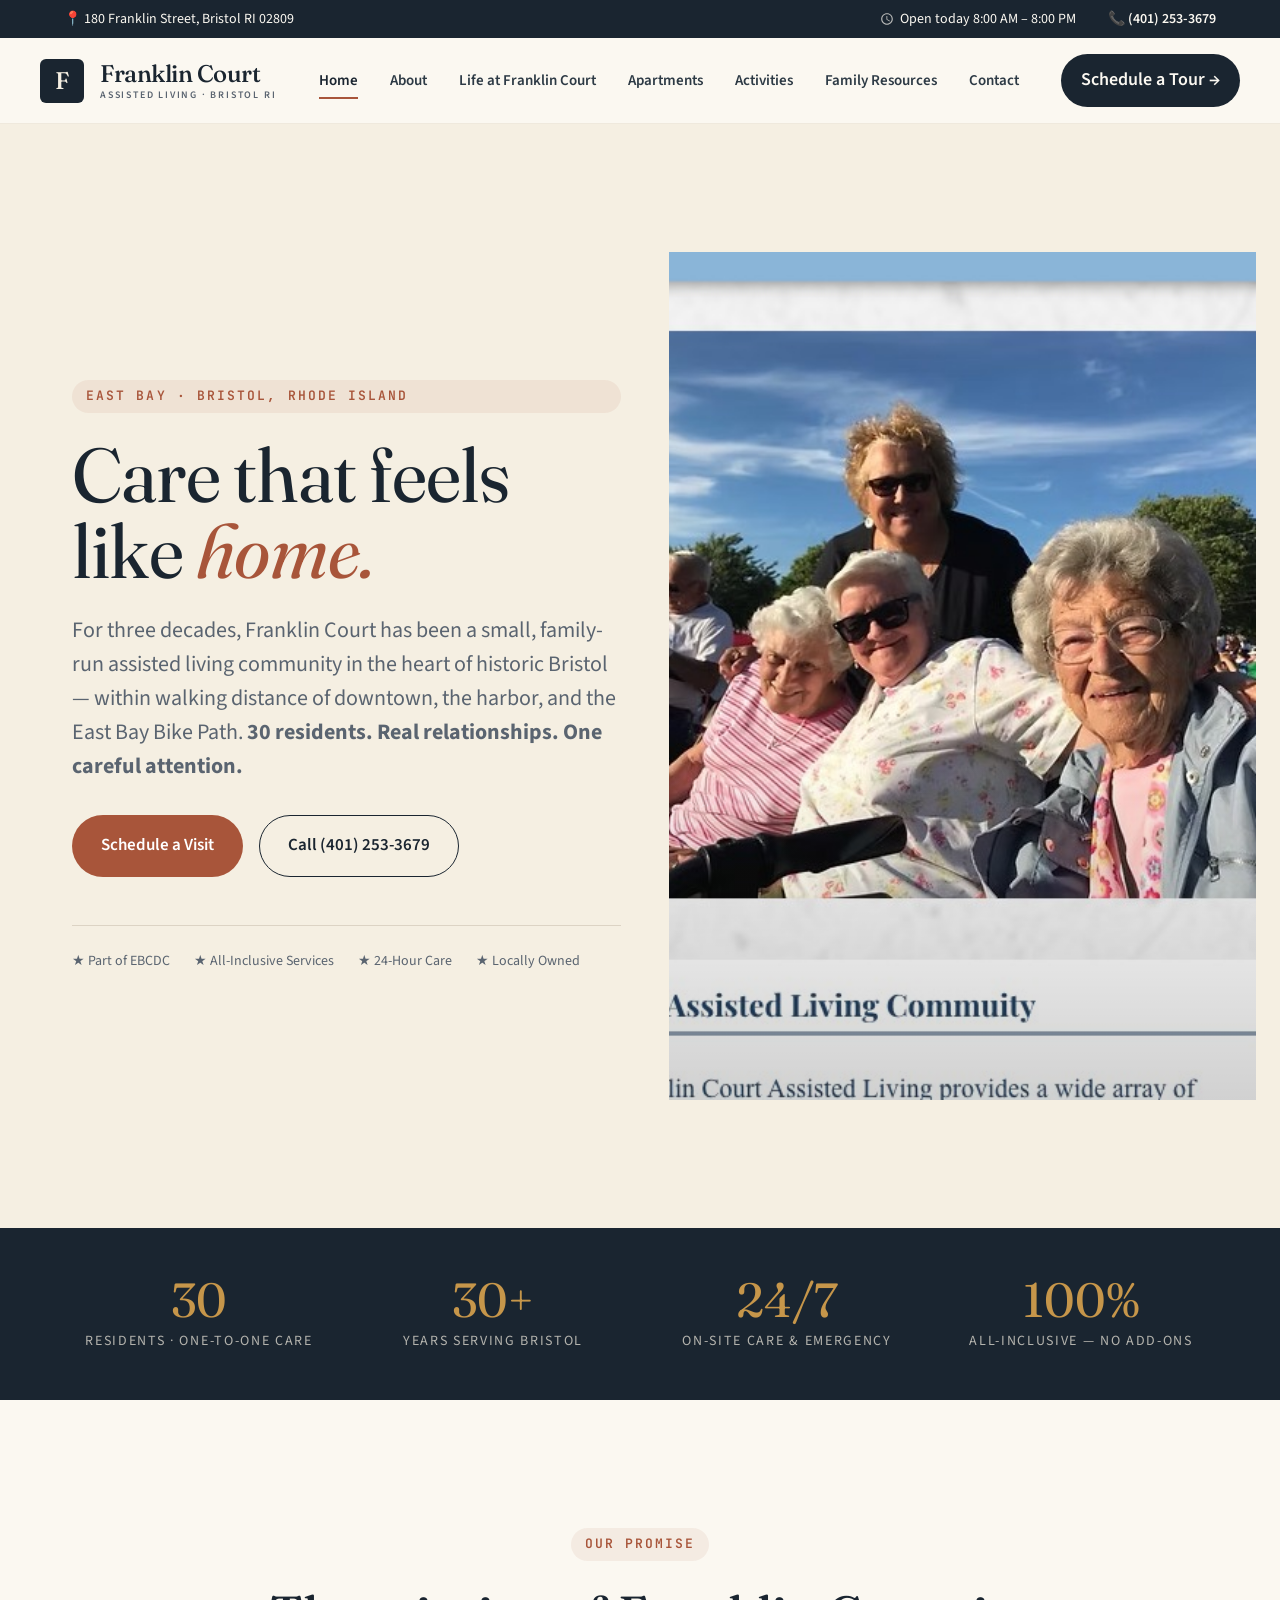
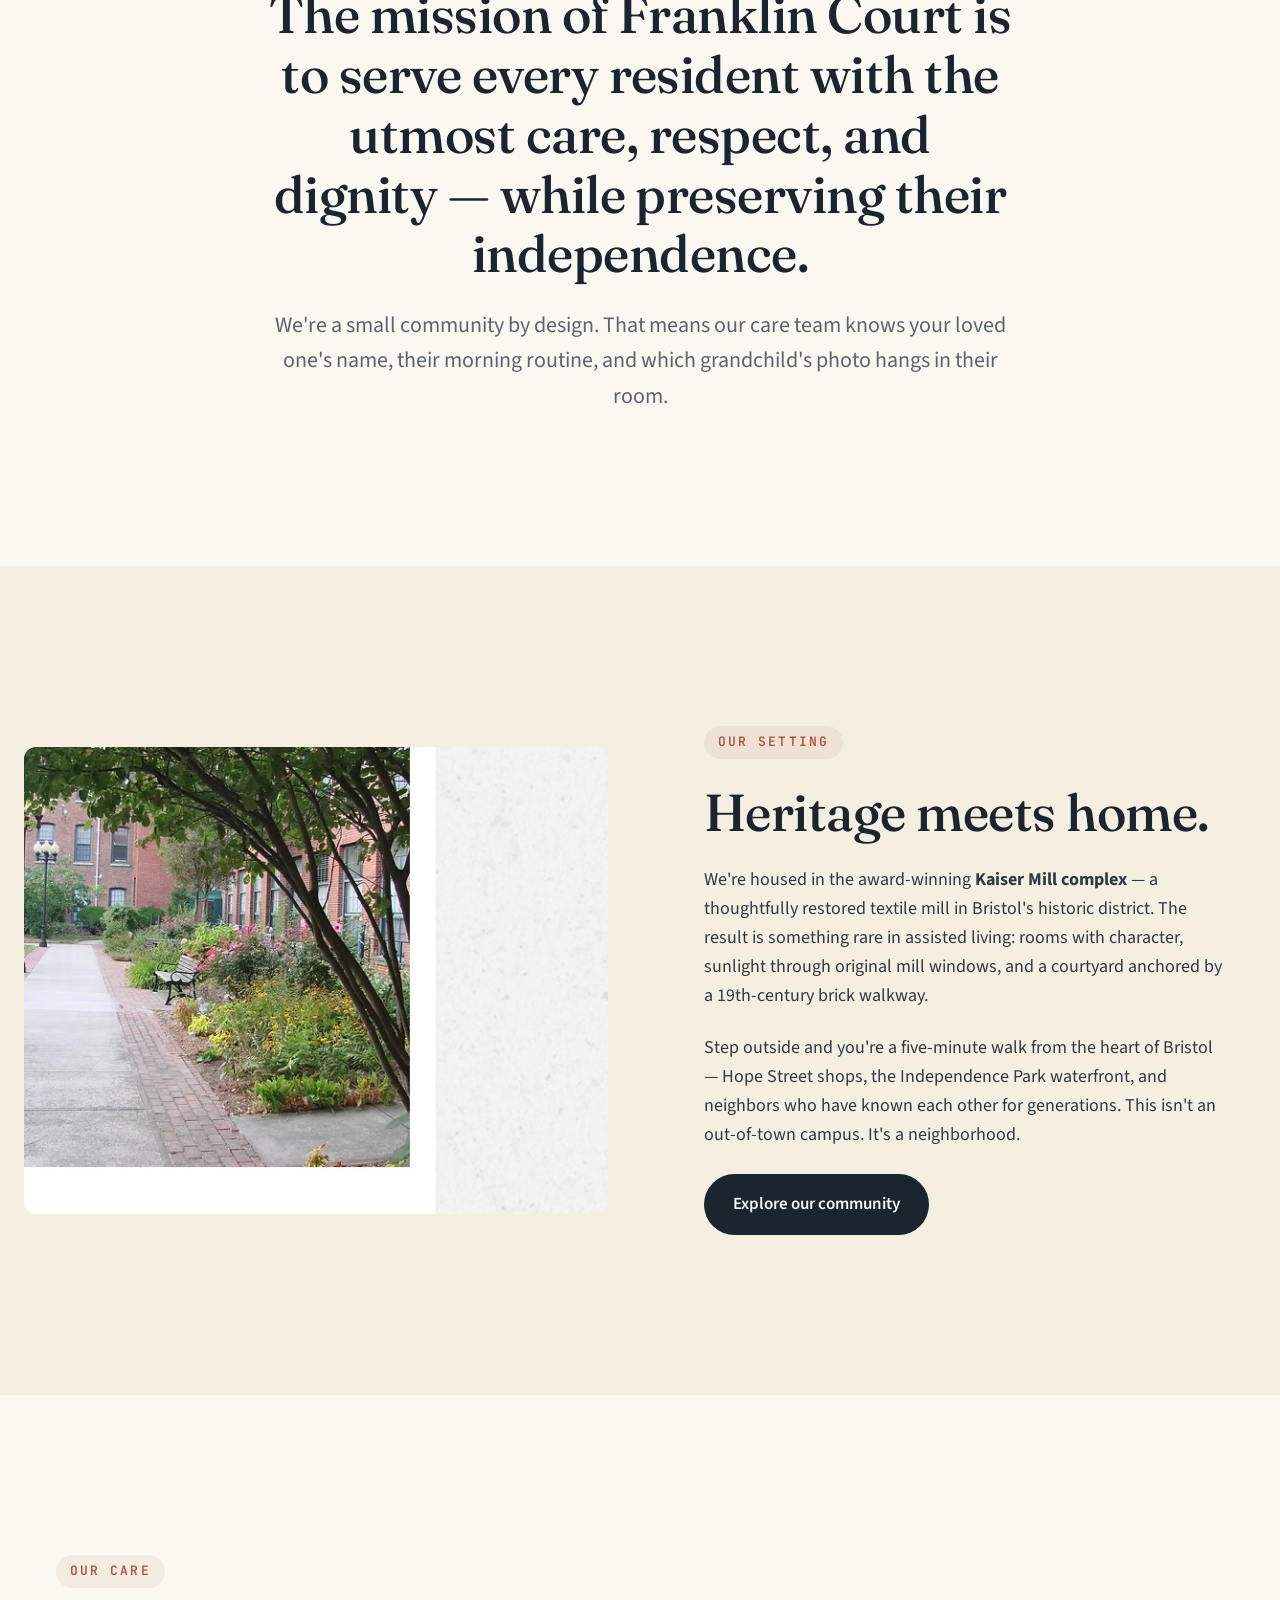
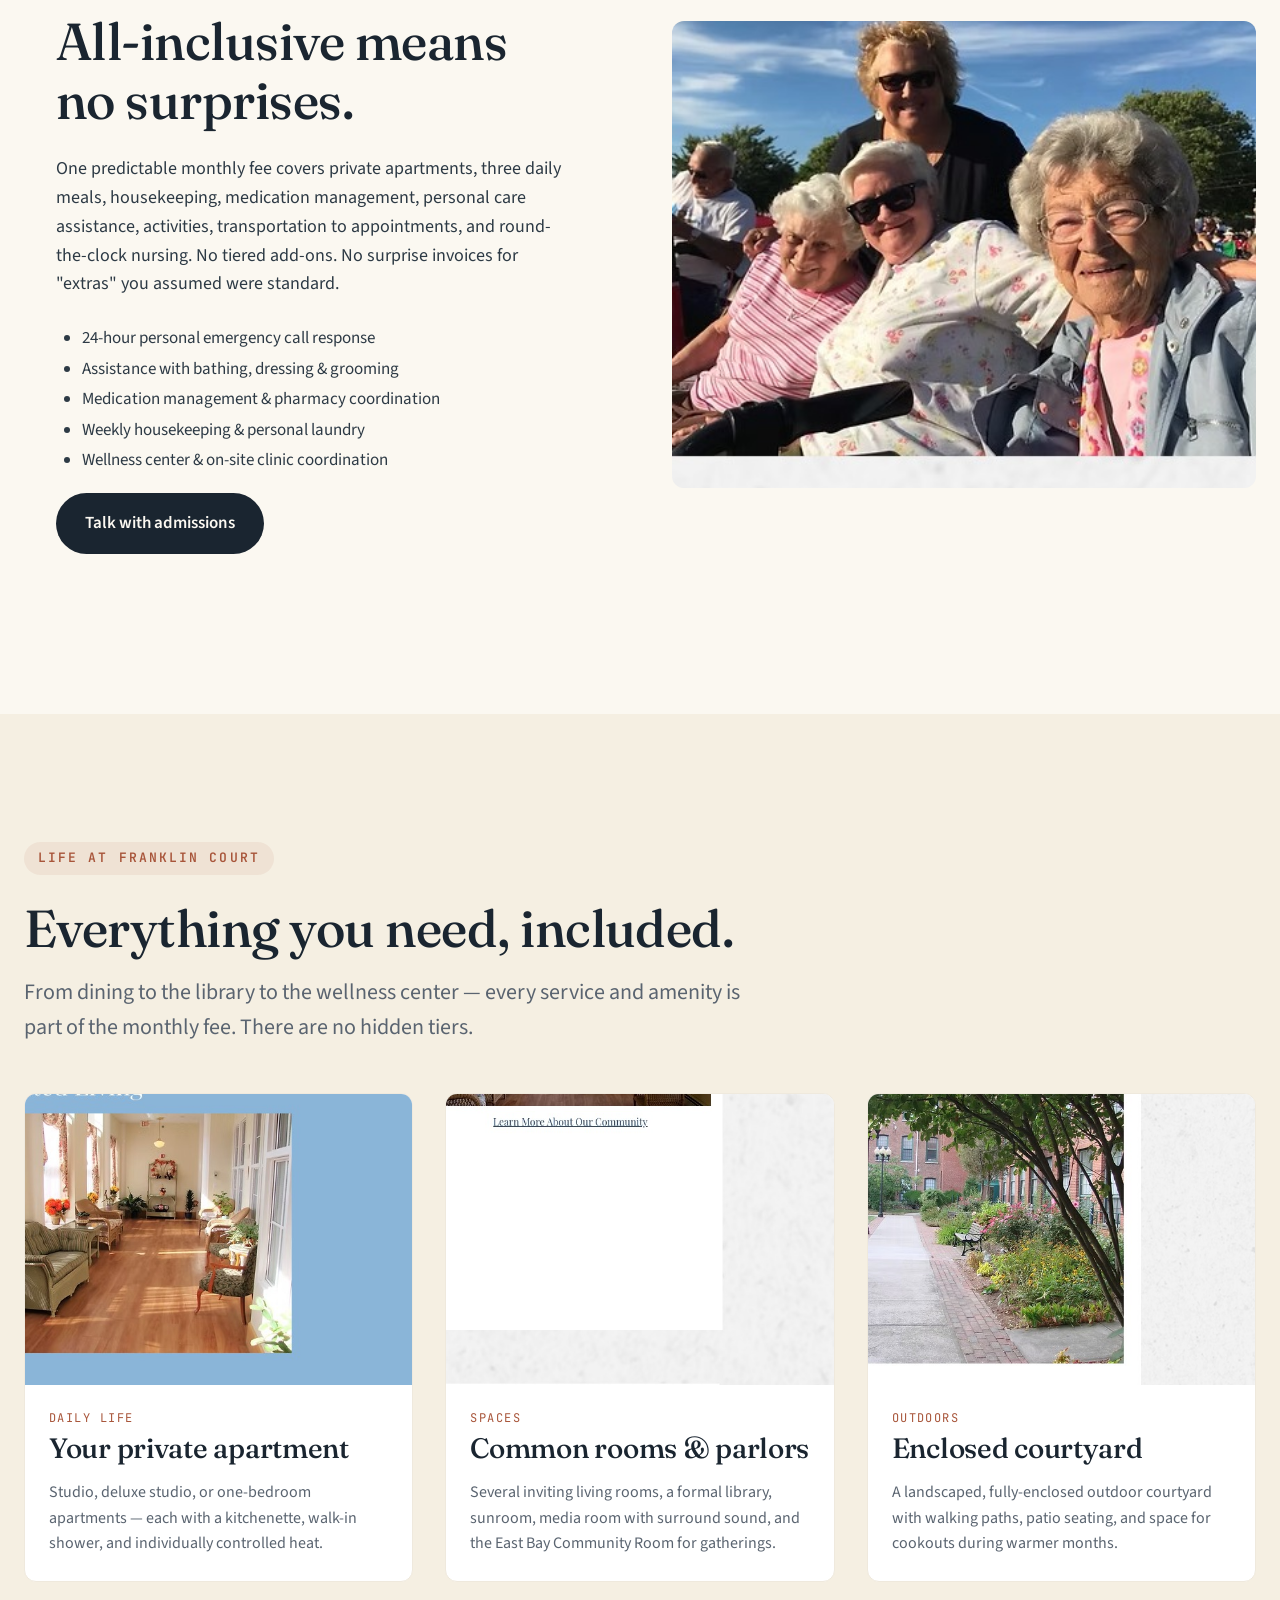
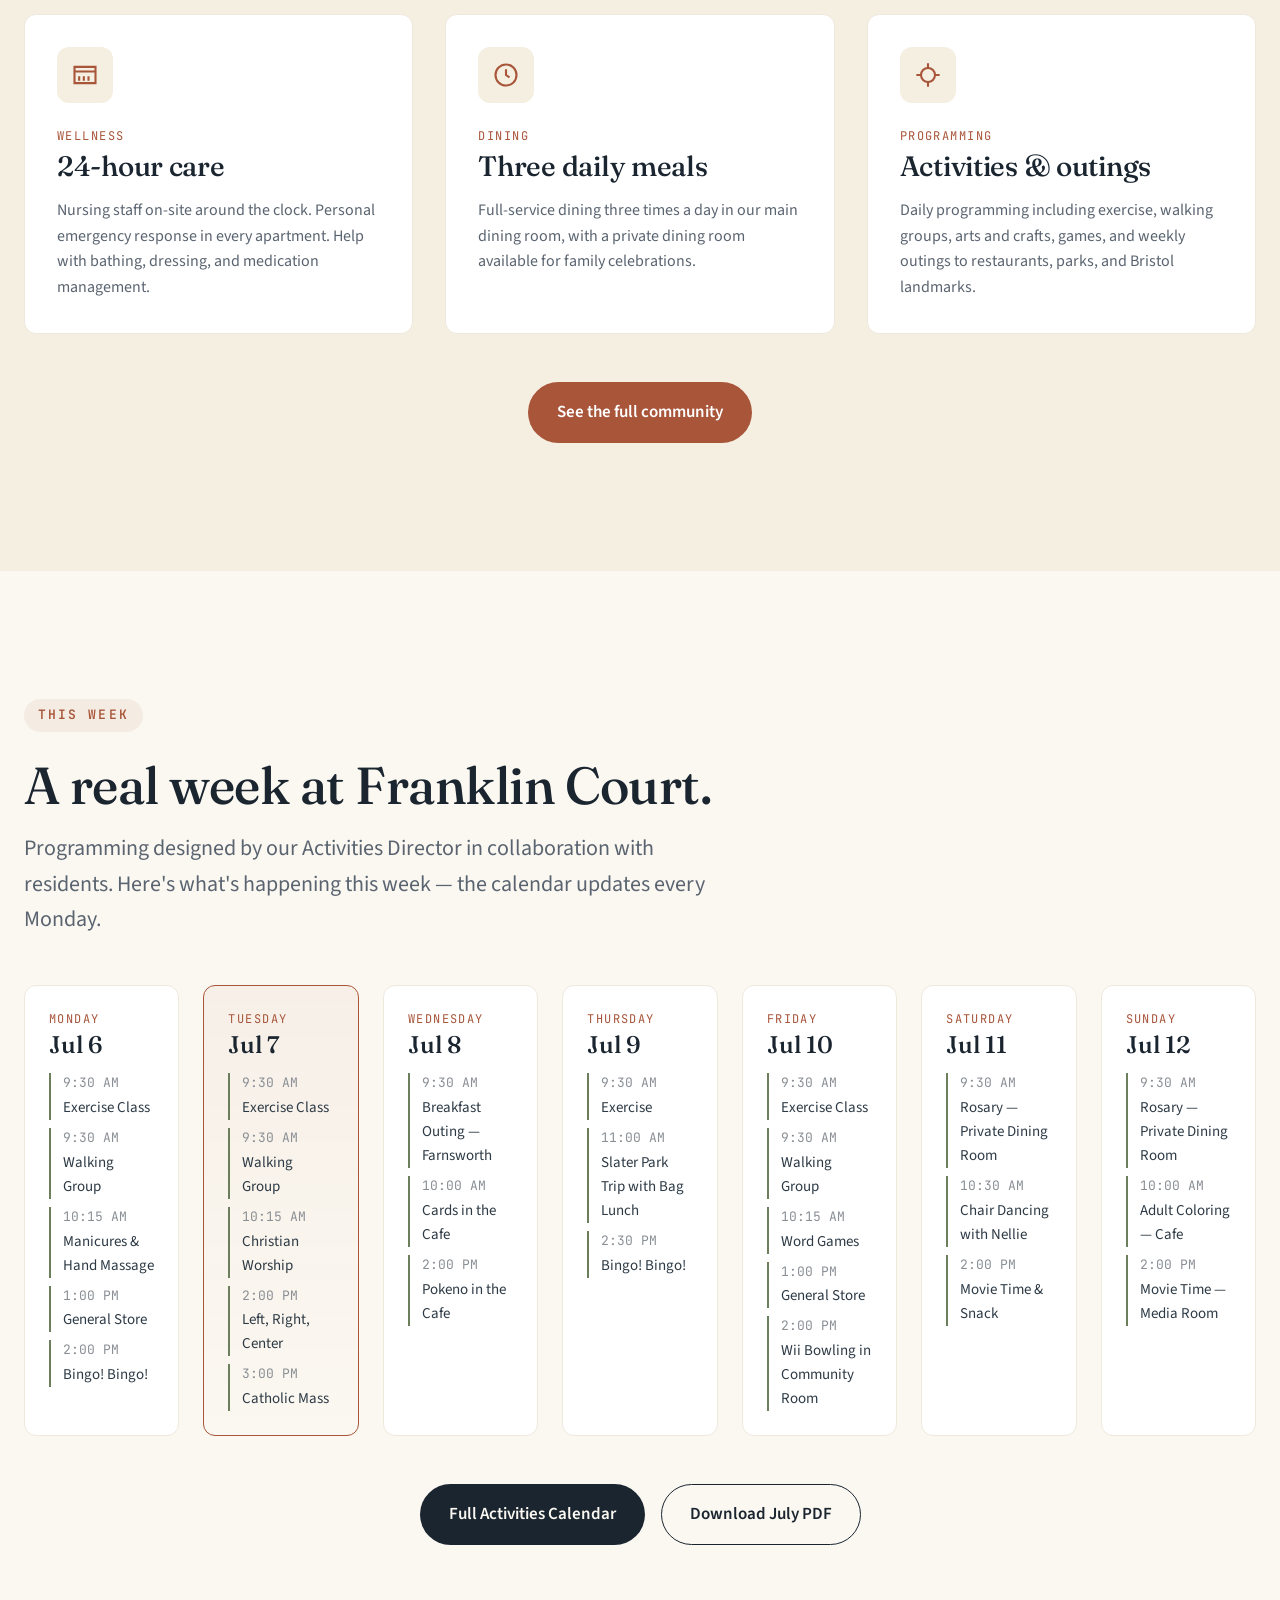
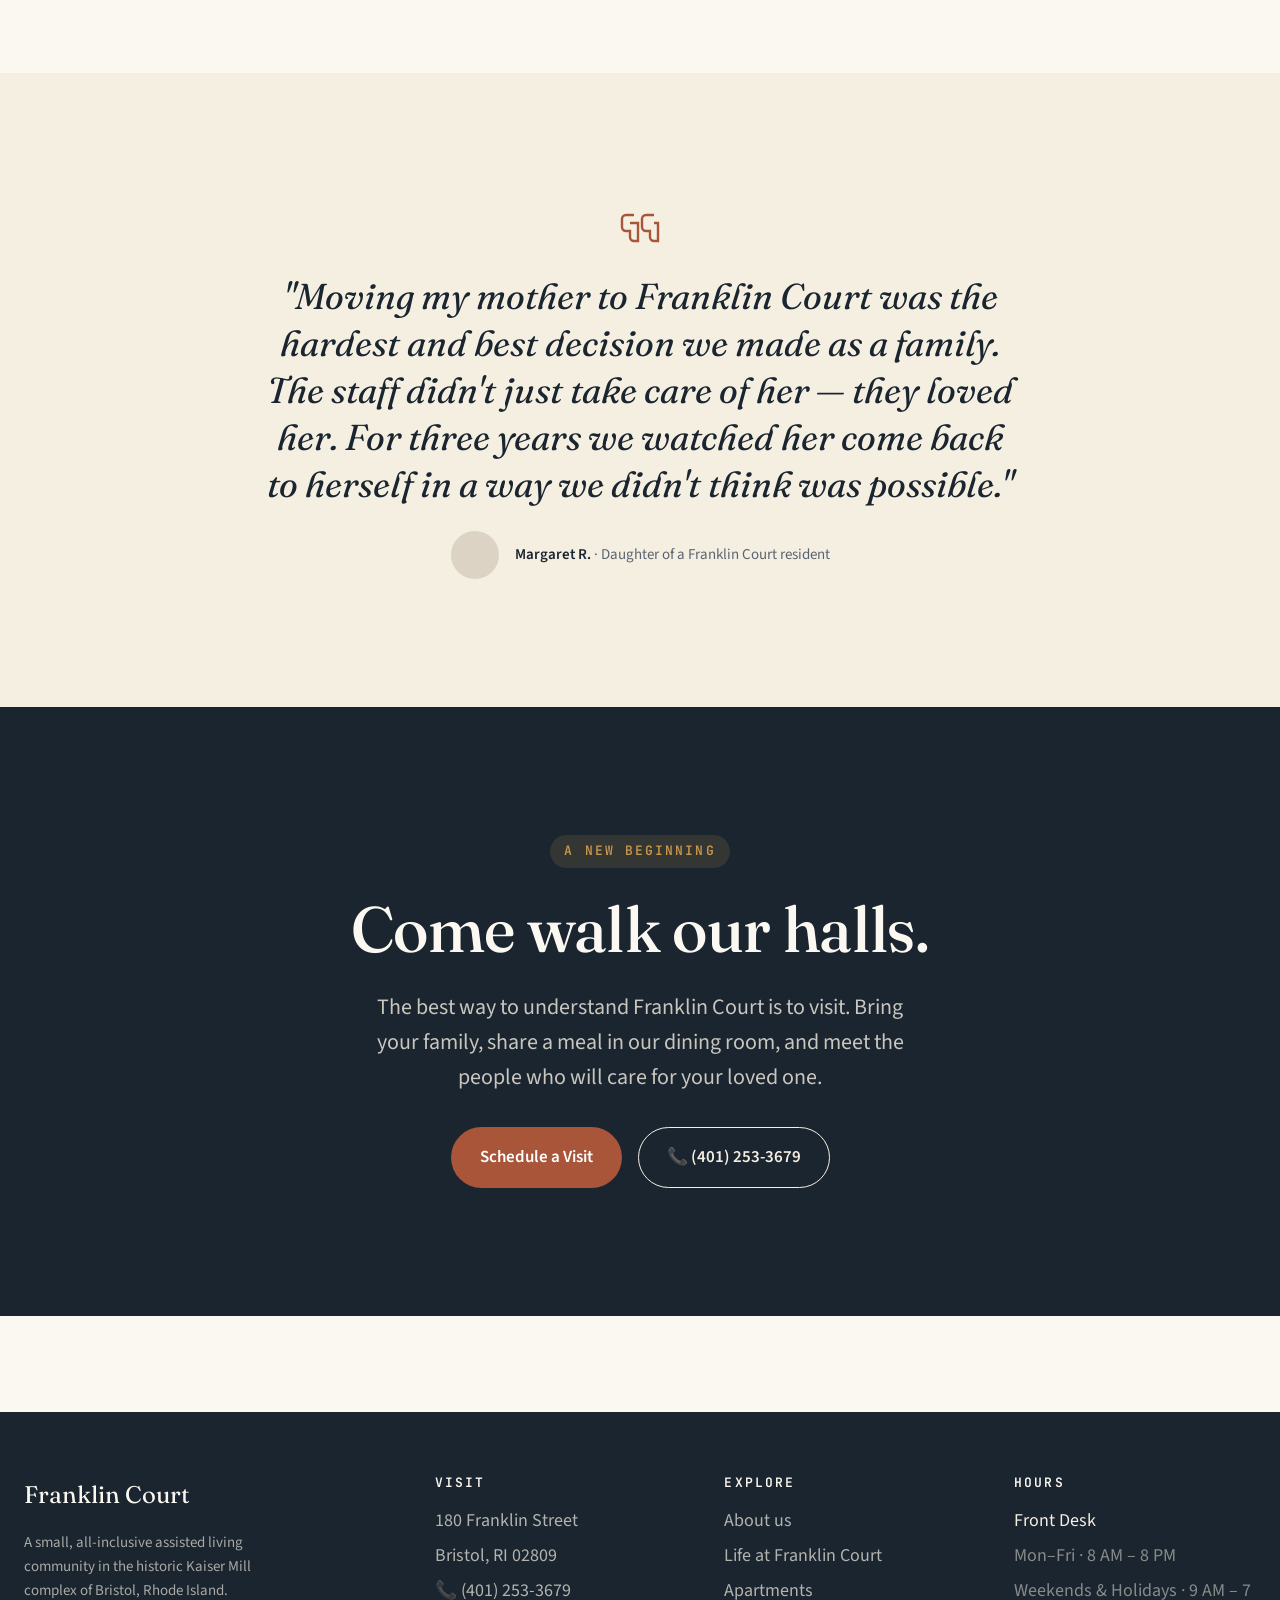
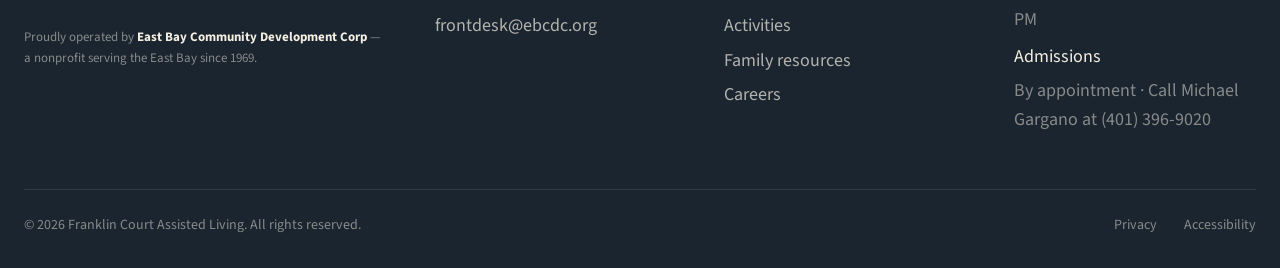
==== index.html @ dcda40c4 "Franklin Court Assisted Living — modern static site + WP theme - 9 static pages (home, about, life-a" ====
<!DOCTYPE html>
<html lang="en">
<head>
  <meta charset="utf-8">
  <meta name="viewport" content="width=device-width, initial-scale=1, viewport-fit=cover">
  <title>Franklin Court Assisted Living | Bristol, RI</title>
  <meta name="description" content="A dignified, family-run assisted living community in the historic Kaiser Mill complex of Bristol, RI. Personalized care, all-inclusive services, and a deep connection to the East Bay community since 1993.">
  <meta name="theme-color" content="#1A2530">

  <link rel="preconnect" href="https://fonts.googleapis.com">
  <link rel="preconnect" href="https://fonts.gstatic.com" crossorigin>
  <link href="https://fonts.googleapis.com/css2?family=Fraunces:ital,opsz,wght@0,9..144,400;0,9..144,500;0,9..144,600;1,9..144,400;1,9..144,500&family=JetBrains+Mono:wght@500;600&family=Source+Sans+3:wght@400;500;600;700&display=swap" rel="stylesheet">

  <link rel="stylesheet" href="css/main.css">
  <link rel="icon" type="image/svg+xml" href="data:image/svg+xml,<svg xmlns='http://www.w3.org/2000/svg' viewBox='0 0 32 32'><rect width='32' height='32' rx='6' fill='%231A2530'/><text x='16' y='22' font-family='Georgia' font-size='18' fill='%23F5EFE2' text-anchor='middle' font-weight='500'>F</text></svg>">

  <meta property="og:type" content="website">
  <meta property="og:title" content="Franklin Court Assisted Living | Bristol RI">
  <meta property="og:description" content="All-inclusive assisted living in the heart of historic Bristol, RI. Personalized care, dignity, and a real family-feel.">
  <meta property="og:image" content="images/hero-residents.jpg">
  <meta property="og:url" content="https://www.fcalri.com/">
</head>
<body>
  <a class="skip-link" href="#main">Skip to content</a>

  <header class="site-header" role="banner">
    <div class="topbar">
      <div class="container topbar-inner">
        <span>📍 180 Franklin Street, Bristol RI 02809</span>
        <div class="topbar-meta">
          <span><svg viewBox="0 0 24 24" fill="currentColor"><path d="M12 2C6.48 2 2 6.48 2 12s4.48 10 10 10 10-4.48 10-10S17.52 2 12 2zm0 18c-4.42 0-8-3.58-8-8s3.58-8 8-8 8 3.58 8 8-3.58 8-8 8zm.5-13H11v6l5.25 3.15.75-1.23-4.5-2.67z"/></svg> Open today 8:00 AM – 8:00 PM</span>
          <a href="tel:14012533679">📞 (401) 253-3679</a>
        </div>
      </div>
    </div>

    <div class="container nav">
      <a href="/" class="brand" aria-label="Franklin Court Assisted Living">
        <span class="brand-mark">F</span>
        <span class="brand-text">Franklin Court<small>Assisted Living · Bristol RI</small></span>
      </a>

      <nav aria-label="Primary">
        <ul class="nav-links">
          <li><a class="nav-link is-active" href="/">Home</a></li>
          <li><a class="nav-link" href="about.html">About</a></li>
          <li><a class="nav-link" href="life-at.html">Life at Franklin Court</a></li>
          <li><a class="nav-link" href="apartments.html">Apartments</a></li>
          <li><a class="nav-link" href="activities.html">Activities</a></li>
          <li><a class="nav-link" href="family-resources.html">Family Resources</a></li>
          <li><a class="nav-link" href="contact.html">Contact</a></li>
        </ul>
      </nav>

      <a href="tour.html" class="nav-cta">Schedule a Tour →</a>
      <button class="nav-toggle" aria-label="Open menu" aria-expanded="false" id="navToggle">
        <svg viewBox="0 0 24 24" width="22" height="22" fill="none" stroke="currentColor" stroke-width="2"><path d="M3 6h18M3 12h18M3 18h18"/></svg>
      </button>
    </div>
  </header>

  <div class="mobile-menu" id="mobileMenu" role="dialog" aria-label="Menu">
    <button class="mobile-menu-close" id="mobileClose" aria-label="Close menu">✕</button>
    <ul>
      <li><a href="/">Home</a></li>
      <li><a href="about.html">About</a></li>
      <li><a href="life-at.html">Life at Franklin Court</a></li>
      <li><a href="apartments.html">Apartments</a></li>
      <li><a href="activities.html">Activities</a></li>
      <li><a href="family-resources.html">Family Resources</a></li>
      <li><a href="contact.html">Contact</a></li>
      <li><a href="tour.html" style="color:var(--c-accent)">Schedule a Tour →</a></li>
    </ul>
  </div>

  <main id="main">

    <!-- HERO -->
    <section class="hero">
      <div class="container-wide hero-grid">
        <div class="hero-text reveal">
          <span class="eyebrow">East Bay · Bristol, Rhode Island</span>
          <h1>Care that feels<br>like <em>home.</em></h1>
          <p class="hero-lede">
            For three decades, Franklin Court has been a small, family-run assisted living community in the heart of historic Bristol — within walking distance of downtown, the harbor, and the East Bay Bike Path. <strong>30 residents. Real relationships. One careful attention.</strong>
          </p>
          <div class="btn-row">
            <a href="tour.html" class="btn btn-primary">Schedule a Visit</a>
            <a href="tel:14012533679" class="btn btn-ghost">Call (401) 253-3679</a>
          </div>

          <div class="hero-trust">
            <span class="hero-trust-item">★ Part of EBCDC</span>
            <span class="hero-trust-item">★ All-Inclusive Services</span>
            <span class="hero-trust-item">★ 24-Hour Care</span>
            <span class="hero-trust-item">★ Locally Owned</span>
          </div>
        </div>
        <div class="hero-image">
          <img src="images/community-group.jpg" alt="Franklin Court residents enjoying an outing together with a member of the care team.">
        </div>
      </div>
    </section>

    <!-- STATS -->
    <section class="stats">
      <div class="container">
        <div class="stats-grid">
          <div>
            <div class="stat-num">30</div>
            <div class="stat-label">Residents · one-to-one care</div>
          </div>
          <div>
            <div class="stat-num">30+</div>
            <div class="stat-label">Years serving Bristol</div>
          </div>
          <div>
            <div class="stat-num">24/7</div>
            <div class="stat-label">On-site care & emergency</div>
          </div>
          <div>
            <div class="stat-num">100%</div>
            <div class="stat-label">All-inclusive — no add-ons</div>
          </div>
        </div>
      </div>
    </section>

    <!-- INTRO / MISSION -->
    <section class="section-paper">
      <div class="container-narrow" style="text-align:center;">
        <span class="eyebrow">Our Promise</span>
        <h2 class="reveal">The mission of Franklin Court is to serve every resident with the utmost care, respect, and dignity — while preserving their independence.</h2>
        <p style="font-size:var(--fs-md); color:var(--c-slate); margin-top:var(--sp-3);" class="reveal">
          We're a small community by design. That means our care team knows your loved one's name, their morning routine, and which grandchild's photo hangs in their room.
        </p>
      </div>
    </section>

    <!-- TWO-COLUMN: WHAT MAKES US DIFFERENT -->
    <section class="section-cream">
      <div class="container-wide">
        <div class="feature">
          <div class="feature-image reveal">
            <img src="images/courtyard-pathway.jpg" alt="The brick pathway through the courtyard at Franklin Court in Bristol, RI.">
          </div>
          <div class="feature-text reveal">
            <span class="eyebrow">Our Setting</span>
            <h2>Heritage meets home.</h2>
            <p>
              We're housed in the award-winning <strong>Kaiser Mill complex</strong> — a thoughtfully restored textile mill in Bristol's historic district. The result is something rare in assisted living: rooms with character, sunlight through original mill windows, and a courtyard anchored by a 19th-century brick walkway.
            </p>
            <p>
              Step outside and you're a five-minute walk from the heart of Bristol — Hope Street shops, the Independence Park waterfront, and neighbors who have known each other for generations. This isn't an out-of-town campus. It's a neighborhood.
            </p>
            <a href="life-at.html" class="btn btn-secondary">Explore our community</a>
          </div>
        </div>
      </div>
    </section>

    <section>
      <div class="container-wide">
        <div class="feature reverse">
          <div class="feature-image reveal">
            <img src="images/community-group.jpg" alt="Franklin Court residents and a caregiver enjoying an outing together.">
          </div>
          <div class="feature-text reveal">
            <span class="eyebrow">Our Care</span>
            <h2>All-inclusive means no surprises.</h2>
            <p>
              One predictable monthly fee covers private apartments, three daily meals, housekeeping, medication management, personal care assistance, activities, transportation to appointments, and round-the-clock nursing. No tiered add-ons. No surprise invoices for "extras" you assumed were standard.
            </p>
            <ul style="font-size:1.0625rem; line-height:1.8; color:var(--c-ink-soft);">
              <li>24-hour personal emergency call response</li>
              <li>Assistance with bathing, dressing &amp; grooming</li>
              <li>Medication management &amp; pharmacy coordination</li>
              <li>Weekly housekeeping &amp; personal laundry</li>
              <li>Wellness center &amp; on-site clinic coordination</li>
            </ul>
            <a href="tour.html" class="btn btn-secondary">Talk with admissions</a>
          </div>
        </div>
      </div>
    </section>

    <!-- SERVICE GRID -->
    <section class="section-cream">
      <div class="container-wide">
        <div class="section-head">
          <span class="eyebrow">Life at Franklin Court</span>
          <h2>Everything you need, included.</h2>
          <p>From dining to the library to the wellness center — every service and amenity is part of the monthly fee. There are no hidden tiers.</p>
        </div>

        <div class="card-grid cols-3">
          <div class="card reveal">
            <div class="card-image"><img src="images/indoor-living-room.jpg" alt="A sun-filled living room with comfortable armchairs."></div>
            <div class="card-body">
              <div class="card-meta">Daily life</div>
              <h3 class="card-title">Your private apartment</h3>
              <p class="card-text">Studio, deluxe studio, or one-bedroom apartments — each with a kitchenette, walk-in shower, and individually controlled heat.</p>
            </div>
          </div>
          <div class="card reveal">
            <div class="card-image"><img src="images/sitting-room-coffee.jpg" alt="A cozy sitting room with floral sofas and natural light."></div>
            <div class="card-body">
              <div class="card-meta">Spaces</div>
              <h3 class="card-title">Common rooms & parlors</h3>
              <p class="card-text">Several inviting living rooms, a formal library, sunroom, media room with surround sound, and the East Bay Community Room for gatherings.</p>
            </div>
          </div>
          <div class="card reveal">
            <div class="card-image"><img src="images/courtyard-pathway.jpg" alt="A brick path through the landscaped courtyard at Franklin Court."></div>
            <div class="card-body">
              <div class="card-meta">Outdoors</div>
              <h3 class="card-title">Enclosed courtyard</h3>
              <p class="card-text">A landscaped, fully-enclosed outdoor courtyard with walking paths, patio seating, and space for cookouts during warmer months.</p>
            </div>
          </div>
          <div class="card reveal">
            <div class="card-body" style="padding:var(--sp-4);">
              <div class="card-icon">
                <svg viewBox="0 0 24 24" fill="none" stroke="currentColor" stroke-width="1.8"><path d="M3 5h18v14H3z M3 9h18 M7 13v4 M11 13v4 M15 13v4"/></svg>
              </div>
              <div class="card-meta">Wellness</div>
              <h3 class="card-title">24-hour care</h3>
              <p class="card-text">Nursing staff on-site around the clock. Personal emergency response in every apartment. Help with bathing, dressing, and medication management.</p>
            </div>
          </div>
          <div class="card reveal">
            <div class="card-body" style="padding:var(--sp-4);">
              <div class="card-icon">
                <svg viewBox="0 0 24 24" fill="none" stroke="currentColor" stroke-width="1.8"><circle cx="12" cy="12" r="9"/><path d="M12 7v5l3 2"/></svg>
              </div>
              <div class="card-meta">Dining</div>
              <h3 class="card-title">Three daily meals</h3>
              <p class="card-text">Full-service dining three times a day in our main dining room, with a private dining room available for family celebrations.</p>
            </div>
          </div>
          <div class="card reveal">
            <div class="card-body" style="padding:var(--sp-4);">
              <div class="card-icon">
                <svg viewBox="0 0 24 24" fill="none" stroke="currentColor" stroke-width="1.8"><path d="M2 12h4 M18 12h4 M12 2v4 M12 18v4"/><circle cx="12" cy="12" r="6"/></svg>
              </div>
              <div class="card-meta">Programming</div>
              <h3 class="card-title">Activities & outings</h3>
              <p class="card-text">Daily programming including exercise, walking groups, arts and crafts, games, and weekly outings to restaurants, parks, and Bristol landmarks.</p>
            </div>
          </div>
        </div>

        <div style="text-align:center; margin-top:var(--sp-5);">
          <a href="life-at.html" class="btn btn-primary">See the full community</a>
        </div>
      </div>
    </section>

    <!-- ACTIVITIES THIS WEEK -->
    <section>
      <div class="container-wide">
        <div class="section-head">
          <span class="eyebrow">This Week</span>
          <h2>A real week at Franklin Court.</h2>
          <p>Programming designed by our Activities Director in collaboration with residents. Here's what's happening this week — the calendar updates every Monday.</p>
        </div>

        <div class="week-grid">

          <div class="day-card">
            <span class="day-name">Monday</span>
            <span class="day-date">Jul 6</span>
            <ul class="day-events">
              <li class="day-event"><span class="day-event-time">9:30 AM</span>Exercise Class</li>
              <li class="day-event"><span class="day-event-time">9:30 AM</span>Walking Group</li>
              <li class="day-event"><span class="day-event-time">10:15 AM</span>Manicures &amp; Hand Massage</li>
              <li class="day-event"><span class="day-event-time">1:00 PM</span>General Store</li>
              <li class="day-event"><span class="day-event-time">2:00 PM</span>Bingo! Bingo!</li>
            </ul>
          </div>

          <div class="day-card is-today">
            <span class="day-name">Tuesday</span>
            <span class="day-date">Jul 7</span>
            <ul class="day-events">
              <li class="day-event"><span class="day-event-time">9:30 AM</span>Exercise Class</li>
              <li class="day-event"><span class="day-event-time">9:30 AM</span>Walking Group</li>
              <li class="day-event"><span class="day-event-time">10:15 AM</span>Christian Worship</li>
              <li class="day-event"><span class="day-event-time">2:00 PM</span>Left, Right, Center</li>
              <li class="day-event"><span class="day-event-time">3:00 PM</span>Catholic Mass</li>
            </ul>
          </div>

          <div class="day-card">
            <span class="day-name">Wednesday</span>
            <span class="day-date">Jul 8</span>
            <ul class="day-events">
              <li class="day-event"><span class="day-event-time">9:30 AM</span>Breakfast Outing — Farnsworth</li>
              <li class="day-event"><span class="day-event-time">10:00 AM</span>Cards in the Cafe</li>
              <li class="day-event"><span class="day-event-time">2:00 PM</span>Pokeno in the Cafe</li>
            </ul>
          </div>

          <div class="day-card">
            <span class="day-name">Thursday</span>
            <span class="day-date">Jul 9</span>
            <ul class="day-events">
              <li class="day-event"><span class="day-event-time">9:30 AM</span>Exercise</li>
              <li class="day-event"><span class="day-event-time">11:00 AM</span>Slater Park Trip with Bag Lunch</li>
              <li class="day-event"><span class="day-event-time">2:30 PM</span>Bingo! Bingo!</li>
            </ul>
          </div>

          <div class="day-card">
            <span class="day-name">Friday</span>
            <span class="day-date">Jul 10</span>
            <ul class="day-events">
              <li class="day-event"><span class="day-event-time">9:30 AM</span>Exercise Class</li>
              <li class="day-event"><span class="day-event-time">9:30 AM</span>Walking Group</li>
              <li class="day-event"><span class="day-event-time">10:15 AM</span>Word Games</li>
              <li class="day-event"><span class="day-event-time">1:00 PM</span>General Store</li>
              <li class="day-event"><span class="day-event-time">2:00 PM</span>Wii Bowling in Community Room</li>
            </ul>
          </div>

          <div class="day-card">
            <span class="day-name">Saturday</span>
            <span class="day-date">Jul 11</span>
            <ul class="day-events">
              <li class="day-event"><span class="day-event-time">9:30 AM</span>Rosary — Private Dining Room</li>
              <li class="day-event"><span class="day-event-time">10:30 AM</span>Chair Dancing with Nellie</li>
              <li class="day-event"><span class="day-event-time">2:00 PM</span>Movie Time &amp; Snack</li>
            </ul>
          </div>

          <div class="day-card">
            <span class="day-name">Sunday</span>
            <span class="day-date">Jul 12</span>
            <ul class="day-events">
              <li class="day-event"><span class="day-event-time">9:30 AM</span>Rosary — Private Dining Room</li>
              <li class="day-event"><span class="day-event-time">10:00 AM</span>Adult Coloring — Cafe</li>
              <li class="day-event"><span class="day-event-time">2:00 PM</span>Movie Time — Media Room</li>
            </ul>
          </div>

        </div>

        <div style="text-align:center; margin-top:var(--sp-5); display:flex; gap:var(--sp-2); flex-wrap:wrap; justify-content:center;">
          <a href="activities.html" class="btn btn-secondary">Full Activities Calendar</a>
          <a href="files/July-2026-Calendar.pdf" class="btn btn-ghost">Download July PDF</a>
        </div>
      </div>
    </section>

    <!-- TESTIMONIAL / QUOTE -->
    <section class="section-cream">
      <div class="container-narrow">
        <div style="text-align:center;">
          <svg width="48" height="48" viewBox="0 0 24 24" fill="none" stroke="var(--c-accent)" stroke-width="1.2" style="margin:0 auto var(--sp-3);">
            <path d="M9 7H5a2 2 0 00-2 2v4a2 2 0 002 2h2v3a2 2 0 002 2h2V11H7M19 7h-4a2 2 0 00-2 2v4a2 2 0 002 2h2v3a2 2 0 002 2h2V11h-2"/>
          </svg>
          <blockquote class="quote">
            "Moving my mother to Franklin Court was the hardest and best decision we made as a family. The staff didn't just take care of her — they loved her. For three years we watched her come back to herself in a way we didn't think was possible."
          </blockquote>
          <div class="quote-source" style="justify-content:center;">
            <div class="quote-avatar" aria-hidden="true"></div>
            <div><strong>Margaret R.</strong> · Daughter of a Franklin Court resident</div>
          </div>
        </div>
      </div>
    </section>

    <!-- CTA / VISIT -->
    <section class="section-dark">
      <div class="container-narrow" style="text-align:center;">
        <span class="eyebrow" style="background:rgba(198,150,74,0.15); color:var(--c-gold);">A New Beginning</span>
        <h2 style="font-size:clamp(2.25rem,5vw,4rem);">Come walk our halls.</h2>
        <p style="font-size:var(--fs-md); max-width:540px; margin:0 auto var(--sp-4);">
          The best way to understand Franklin Court is to visit. Bring your family, share a meal in our dining room, and meet the people who will care for your loved one.
        </p>
        <div class="btn-row" style="justify-content:center;">
          <a href="tour.html" class="btn btn-primary">Schedule a Visit</a>
          <a href="tel:14012533679" class="btn btn-ghost" style="border-color:var(--c-cream); color:var(--c-cream);">📞 (401) 253-3679</a>
        </div>
      </div>
    </section>

  </main>

  <footer class="site-footer" role="contentinfo">
    <div class="container-wide">
      <div class="footer-grid">
        <div>
          <div class="footer-brand">Franklin Court</div>
          <p style="color:rgba(245,239,226,0.65); font-size:0.9375rem; max-width:280px;">
            A small, all-inclusive assisted living community in the historic Kaiser Mill complex of Bristol, Rhode Island.
          </p>
          <p style="color:rgba(245,239,226,0.5); font-size:0.8125rem; margin-top:var(--sp-3);">
            Proudly operated by <strong style="color:var(--c-cream);">East Bay Community Development Corp</strong> — a nonprofit serving the East Bay since 1969.
          </p>
        </div>

        <div class="footer-col">
          <h4>Visit</h4>
          <ul>
            <li><a href="contact.html">180 Franklin Street</a></li>
            <li><a href="contact.html">Bristol, RI 02809</a></li>
            <li><a href="tel:14012533679">📞 (401) 253-3679</a></li>
            <li><a href="mailto:frontdesk@ebcdc.org">frontdesk@ebcdc.org</a></li>
          </ul>
        </div>

        <div class="footer-col">
          <h4>Explore</h4>
          <ul>
            <li><a href="about.html">About us</a></li>
            <li><a href="life-at.html">Life at Franklin Court</a></li>
            <li><a href="apartments.html">Apartments</a></li>
            <li><a href="activities.html">Activities</a></li>
            <li><a href="family-resources.html">Family resources</a></li>
            <li><a href="employment.html">Careers</a></li>
          </ul>
        </div>

        <div class="footer-col">
          <h4>Hours</h4>
          <ul>
            <li>Front Desk</li>
            <li style="color:rgba(245,239,226,0.5);">Mon–Fri · 8 AM – 8 PM</li>
            <li style="color:rgba(245,239,226,0.5);">Weekends &amp; Holidays · 9 AM – 7 PM</li>
            <li style="margin-top:8px;">Admissions</li>
            <li style="color:rgba(245,239,226,0.5);">By appointment · Call Michael Gargano at (401) 396-9020</li>
          </ul>
        </div>
      </div>

      <div class="footer-bottom">
        <span>© 2026 Franklin Court Assisted Living. All rights reserved.</span>
        <span>
          <a href="privacy.html" style="color:rgba(245,239,226,0.5); text-decoration:none; margin-right:var(--sp-3);">Privacy</a>
          <a href="terms.html" style="color:rgba(245,239,226,0.5); text-decoration:none;">Accessibility</a>
        </span>
      </div>
    </div>
  </footer>

  <script src="js/site.js"></script>
</body>
</html>
---- css/main.css ----
/* ==========================================================================
   Franklin Court Assisted Living — Design System
   Heritage Bristol RI · Senior accessibility-first
   ========================================================================== */

/* -------------------- Design Tokens -------------------- */
:root {
  /* Color — derived from photos + Bristol heritage */
  --c-ink:        #1A2530;     /* Deep harbor navy — headlines, primary */
  --c-ink-soft:   #2D3A45;     /* Body text */
  --c-slate:      #5A6470;     /* Muted secondary text */
  --c-stone:      #8A8F95;     /* Tertiary text, captions */
  --c-line:       #DCD3C4;     /* Hairlines, warm */
  --c-line-soft:  #EFE9DD;     /* Soft dividers */
  --c-cream:      #F5EFE2;     /* Warm cream bg */
  --c-paper:      #FBF8F1;     /* Off-white */
  --c-white:      #FFFFFF;
  --c-accent:     #A8553A;     /* Brick/copper — primary accent */
  --c-accent-dk:  #84422B;     /* Deeper accent for hover */
  --c-sage:       #6B7F5C;     /* Courtyard greenery — secondary accent */
  --c-sage-dk:    #546244;     /* Deeper sage for hover */
  --c-gold:       #C6964A;     /* Highlight accent */
  --c-shadow:     rgba(20, 30, 40, 0.08);

  /* Typography */
  --f-display: "Fraunces", "Playfair Display", Georgia, serif;
  --f-body:    "Source Sans 3", "Lato", -apple-system, BlinkMacSystemFont, sans-serif;
  --f-mono:    "JetBrains Mono", ui-monospace, "SF Mono", Menlo, monospace;

  /* Type scale — large default for senior accessibility (18px+ body) */
  --fs-xs:   0.875rem;   /* 14 — meta */
  --fs-sm:   1rem;       /* 16 — small */
  --fs-base: 1.125rem;   /* 18 — body default */
  --fs-md:   1.375rem;   /* 22 — lead */
  --fs-lg:   1.75rem;    /* 28 — subheads */
  --fs-xl:   2.25rem;    /* 36 — section heads */
  --fs-2xl:  3rem;       /* 48 — page heads */
  --fs-3xl:  4rem;       /* 64 — hero */
  --fs-4xl:  5.5rem;     /* 88 — big hero only */

  /* Spacing */
  --sp-1:  0.5rem;
  --sp-2:  1rem;
  --sp-3:  1.5rem;
  --sp-4:  2rem;
  --sp-5:  3rem;
  --sp-6:  4rem;
  --sp-7:  6rem;
  --sp-8:  8rem;
  --sp-9:  10rem;

  /* Layout */
  --container: 1200px;
  --container-wide: 1400px;
  --container-narrow: 800px;

  /* Radius */
  --r-sm:  6px;
  --r-md:  12px;
  --r-lg:  20px;
  --r-pill: 999px;

  /* Motion */
  --ease: cubic-bezier(0.22, 1, 0.36, 1);
  --t-fast: 180ms;
  --t-base: 320ms;
  --t-slow: 600ms;
}

/* -------------------- Reset & Base -------------------- */
*, *::before, *::after { box-sizing: border-box; }

html { -webkit-text-size-adjust: 100%; scroll-behavior: smooth; }

body {
  margin: 0;
  font-family: var(--f-body);
  font-size: var(--fs-base);
  line-height: 1.6;
  color: var(--c-ink-soft);
  background: var(--c-paper);
  -webkit-font-smoothing: antialiased;
  -moz-osx-font-smoothing: grayscale;
  text-rendering: optimizeLegibility;
}

img, picture, video, svg { display: block; max-width: 100%; height: auto; }

h1, h2, h3, h4, h5, h6 {
  font-family: var(--f-display);
  font-weight: 500;
  color: var(--c-ink);
  line-height: 1.15;
  letter-spacing: -0.01em;
  margin: 0 0 var(--sp-3);
}

h1 { font-size: clamp(2.5rem, 5vw + 1rem, 4.5rem); font-weight: 400; }
h2 { font-size: clamp(2rem, 3vw + 1rem, 3.25rem); font-weight: 500; }
h3 { font-size: clamp(1.5rem, 2vw + 0.5rem, 2.25rem); font-weight: 500; }
h4 { font-size: var(--fs-lg); font-weight: 500; }
h5 { font-size: var(--fs-md); font-weight: 600; }

p { margin: 0 0 var(--sp-3); }

a {
  color: var(--c-accent);
  text-decoration: none;
  transition: color var(--t-fast) var(--ease);
}
a:hover { color: var(--c-accent-dk); }

ul, ol { padding-left: 1.5em; }

button { font: inherit; cursor: pointer; }

/* Focus visible for accessibility */
:focus-visible {
  outline: 3px solid var(--c-gold);
  outline-offset: 3px;
  border-radius: 2px;
}

/* Skip link */
.skip-link {
  position: absolute;
  top: -100px;
  left: 0;
  padding: 12px 20px;
  background: var(--c-ink);
  color: var(--c-paper);
  z-index: 1000;
  transition: top var(--t-fast);
}
.skip-link:focus { top: 0; }

/* -------------------- Layout -------------------- */
.container {
  max-width: var(--container);
  margin: 0 auto;
  padding: 0 var(--sp-3);
}
.container-wide {
  max-width: var(--container-wide);
  margin: 0 auto;
  padding: 0 var(--sp-3);
}
.container-narrow {
  max-width: var(--container-narrow);
  margin: 0 auto;
  padding: 0 var(--sp-3);
}

section { padding: var(--sp-7) 0; }
@media (min-width: 800px) { section { padding: var(--sp-8) 0; } }

.grid { display: grid; gap: var(--sp-4); }

/* -------------------- Header & Nav -------------------- */
.site-header {
  position: sticky;
  top: 0;
  z-index: 50;
  background: rgba(251, 248, 241, 0.95);
  backdrop-filter: saturate(140%) blur(12px);
  -webkit-backdrop-filter: saturate(140%) blur(12px);
  border-bottom: 1px solid var(--c-line-soft);
}

.nav {
  display: flex;
  align-items: center;
  justify-content: space-between;
  gap: var(--sp-3);
  padding: var(--sp-2) 0;
}

.brand {
  display: flex;
  align-items: center;
  gap: var(--sp-2);
  font-family: var(--f-display);
  font-size: 1.5rem;
  font-weight: 500;
  letter-spacing: -0.02em;
  color: var(--c-ink);
  text-decoration: none;
}
.brand-mark {
  width: 44px;
  height: 44px;
  background: var(--c-ink);
  border-radius: var(--r-sm);
  display: grid;
  place-items: center;
  color: var(--c-cream);
  font-family: var(--f-display);
  font-size: 1.5rem;
  font-weight: 500;
  letter-spacing: -0.04em;
}
.brand-text { line-height: 1; }
.brand-text small {
  display: block;
  font-family: var(--f-body);
  font-size: 0.625rem;
  font-weight: 600;
  letter-spacing: 0.18em;
  text-transform: uppercase;
  color: var(--c-slate);
  margin-top: 4px;
}
@media (max-width: 600px) {
  .brand-mark { width: 38px; height: 38px; font-size: 1.25rem; }
  .brand { font-size: 1.125rem; }
  .brand-text small { display: none; }
}

.nav-links {
  display: none;
  list-style: none;
  margin: 0;
  padding: 0;
  gap: var(--sp-3);
}
@media (min-width: 1100px) {
  .nav-links { display: flex; gap: var(--sp-4); }
}
@media (min-width: 980px) and (max-width: 1099px) {
  .nav-links { display: flex; gap: var(--sp-2); }
}

.nav-link {
  font-size: 0.9375rem;
  font-weight: 600;
  color: var(--c-ink-soft);
  padding: 0.5rem 0;
  position: relative;
  text-decoration: none;
  transition: color var(--t-fast) var(--ease);
  white-space: nowrap;
}
.nav-link::after {
  content: '';
  position: absolute;
  left: 0;
  right: 0;
  bottom: 0;
  height: 2px;
  background: var(--c-accent);
  transform: scaleX(0);
  transform-origin: left;
  transition: transform var(--t-base) var(--ease);
}
.nav-link:hover, .nav-link.is-active { color: var(--c-ink); }
.nav-link:hover::after, .nav-link.is-active::after { transform: scaleX(1); }

.nav-cta {
  background: var(--c-ink);
  color: var(--c-paper);
  padding: 0.75rem 1.25rem;
  border-radius: var(--r-pill);
  font-weight: 600;
  text-decoration: none;
  transition: transform var(--t-fast) var(--ease), background var(--t-fast) var(--ease);
  white-space: nowrap;
}
.nav-cta:hover { background: var(--c-accent); color: var(--c-white); transform: translateY(-1px); }

.nav-toggle {
  display: grid;
  place-items: center;
  width: 44px;
  height: 44px;
  background: transparent;
  border: 1px solid var(--c-line);
  border-radius: var(--r-sm);
  color: var(--c-ink);
}
@media (min-width: 880px) { .nav-toggle { display: none; } }

.mobile-menu {
  position: fixed;
  inset: 0;
  background: var(--c-paper);
  z-index: 100;
  padding: var(--sp-4);
  display: flex;
  flex-direction: column;
  gap: var(--sp-3);
  transform: translateY(-100%);
  transition: transform var(--t-base) var(--ease);
}
.mobile-menu.is-open { transform: translateY(0); }
.mobile-menu-close {
  align-self: flex-end;
  background: transparent;
  border: 1px solid var(--c-line);
  border-radius: var(--r-sm);
  width: 44px;
  height: 44px;
  font-size: 1.5rem;
}
.mobile-menu ul { list-style: none; padding: 0; margin: var(--sp-4) 0; }
.mobile-menu li { margin: var(--sp-3) 0; }
.mobile-menu a { font-family: var(--f-display); font-size: 2rem; color: var(--c-ink); }

/* Top utility bar above nav (call-out info) */
.topbar {
  background: var(--c-ink);
  color: var(--c-paper);
  font-size: 0.875rem;
  padding: 8px 0;
}
.topbar-inner {
  display: flex;
  align-items: center;
  justify-content: space-between;
  gap: var(--sp-3);
  flex-wrap: wrap;
}
.topbar a { color: var(--c-paper); font-weight: 600; text-decoration: none; }
.topbar a:hover { color: var(--c-gold); }
.topbar-meta {
  display: flex;
  gap: var(--sp-4);
  flex-wrap: wrap;
}
.topbar-meta span {
  display: inline-flex;
  align-items: center;
  gap: 6px;
}
.topbar-meta svg { width: 14px; height: 14px; opacity: 0.7; }
@media (max-width: 600px) { .topbar { display: none; } }

/* -------------------- Buttons -------------------- */
.btn {
  display: inline-flex;
  align-items: center;
  justify-content: center;
  gap: 0.5rem;
  padding: 1rem 1.75rem;
  font-family: var(--f-body);
  font-size: 1.0625rem;
  font-weight: 600;
  border-radius: var(--r-pill);
  border: 1.5px solid transparent;
  text-decoration: none;
  cursor: pointer;
  transition: transform var(--t-fast) var(--ease), background var(--t-fast) var(--ease), color var(--t-fast) var(--ease), border-color var(--t-fast) var(--ease);
  min-height: 48px; /* Senior-accessible tap target */
}
.btn:hover { transform: translateY(-2px); }
.btn-primary {
  background: var(--c-accent);
  color: var(--c-white);
}
.btn-primary:hover { background: var(--c-accent-dk); color: var(--c-white); }
.btn-secondary {
  background: var(--c-ink);
  color: var(--c-paper);
}
.btn-secondary:hover { background: var(--c-accent); color: var(--c-white); }
.btn-ghost {
  background: transparent;
  color: var(--c-ink);
  border-color: var(--c-ink);
}
.btn-ghost:hover { background: var(--c-ink); color: var(--c-paper); }

.btn-row {
  display: flex;
  flex-wrap: wrap;
  gap: var(--sp-2);
}
.btn-row .btn { flex: 0 1 auto; }

/* -------------------- Hero -------------------- */
.hero {
  position: relative;
  background: var(--c-cream);
  overflow: hidden;
}
.hero-grid {
  display: grid;
  grid-template-columns: 1fr;
  gap: 0;
  align-items: stretch;
}
@media (min-width: 900px) {
  .hero-grid { grid-template-columns: 1.1fr 1fr; }
}
.hero-text {
  padding: var(--sp-6) var(--sp-3);
  display: flex;
  flex-direction: column;
  justify-content: center;
  max-width: 620px;
  margin: 0 auto;
}
@media (min-width: 900px) {
  .hero-text { padding: var(--sp-8) var(--sp-5); margin: 0; max-width: none; }
}

.eyebrow {
  display: inline-block;
  font-family: var(--f-mono);
  font-size: 0.8125rem;
  font-weight: 600;
  text-transform: uppercase;
  letter-spacing: 0.16em;
  color: var(--c-accent);
  padding: 6px 14px;
  background: rgba(168, 85, 58, 0.08);
  border-radius: var(--r-pill);
  margin-bottom: var(--sp-3);
}

.hero h1 {
  font-family: var(--f-display);
  font-size: clamp(2.5rem, 5vw + 1rem, 4.75rem);
  font-weight: 400;
  line-height: 1;
  margin-bottom: var(--sp-3);
}
.hero h1 em {
  font-style: italic;
  color: var(--c-accent);
}

.hero-lede {
  font-size: var(--fs-md);
  color: var(--c-slate);
  margin-bottom: var(--sp-4);
  line-height: 1.55;
}

.hero-trust {
  display: flex;
  flex-wrap: wrap;
  gap: var(--sp-3);
  margin-top: var(--sp-5);
  padding-top: var(--sp-3);
  border-top: 1px solid var(--c-line);
  font-size: 0.875rem;
  color: var(--c-slate);
}
.hero-trust-item { display: flex; align-items: center; gap: 6px; }

.hero-image {
  position: relative;
  min-height: 420px;
}
.hero-image img {
  width: 100%;
  height: 100%;
  object-fit: cover;
  position: absolute;
  inset: 0;
}
.hero-image::after {
  content: '';
  position: absolute;
  inset: 0;
  background: linear-gradient(180deg, transparent 60%, rgba(0,0,0,0.18));
  pointer-events: none;
}

/* -------------------- Stats strip -------------------- */
.stats {
  background: var(--c-ink);
  color: var(--c-cream);
  padding: var(--sp-5) 0;
}
.stats-grid {
  display: grid;
  grid-template-columns: repeat(2, 1fr);
  gap: var(--sp-3);
  text-align: center;
}
@media (min-width: 700px) { .stats-grid { grid-template-columns: repeat(4, 1fr); } }
.stat-num {
  font-family: var(--f-display);
  font-size: clamp(2rem, 4vw, 3rem);
  font-weight: 400;
  color: var(--c-gold);
  line-height: 1;
}
.stat-label {
  font-size: 0.875rem;
  text-transform: uppercase;
  letter-spacing: 0.12em;
  color: var(--c-cream);
  opacity: 0.7;
  margin-top: 6px;
}

/* -------------------- Cards -------------------- */
.card-grid {
  display: grid;
  grid-template-columns: 1fr;
  gap: var(--sp-4);
}
@media (min-width: 700px) { .card-grid.cols-2 { grid-template-columns: repeat(2, 1fr); } }
@media (min-width: 900px) {
  .card-grid.cols-3 { grid-template-columns: repeat(3, 1fr); }
  .card-grid.cols-4 { grid-template-columns: repeat(4, 1fr); }
}

.card {
  background: var(--c-white);
  border: 1px solid var(--c-line-soft);
  border-radius: var(--r-md);
  overflow: hidden;
  transition: transform var(--t-base) var(--ease), box-shadow var(--t-base) var(--ease);
}
.card:hover {
  transform: translateY(-4px);
  box-shadow: 0 12px 32px var(--c-shadow);
}
.card-image {
  aspect-ratio: 4 / 3;
  overflow: hidden;
}
.card-image img {
  width: 100%; height: 100%; object-fit: cover;
  transition: transform var(--t-slow) var(--ease);
}
.card:hover .card-image img { transform: scale(1.04); }
.card-body { padding: var(--sp-3); }
.card-title { font-size: var(--fs-lg); margin-bottom: var(--sp-2); color: var(--c-ink); }
.card-meta {
  font-family: var(--f-mono);
  font-size: 0.75rem;
  text-transform: uppercase;
  letter-spacing: 0.12em;
  color: var(--c-accent);
  margin-bottom: 4px;
}
.card-text { color: var(--c-slate); font-size: 1rem; margin: 0; }

.card-icon {
  width: 56px;
  height: 56px;
  background: var(--c-cream);
  border-radius: var(--r-md);
  display: grid;
  place-items: center;
  color: var(--c-accent);
  margin-bottom: var(--sp-3);
}
.card-icon svg { width: 28px; height: 28px; }

/* -------------------- Pull-quote / testimonials -------------------- */
.quote {
  font-family: var(--f-display);
  font-size: clamp(1.5rem, 3vw + 0.5rem, 2.25rem);
  font-weight: 400;
  font-style: italic;
  line-height: 1.3;
  color: var(--c-ink);
  margin: 0 0 var(--sp-3);
}
.quote-source {
  display: flex; align-items: center; gap: var(--sp-2);
  font-size: 0.9375rem; color: var(--c-slate);
}
.quote-source strong { color: var(--c-ink); font-weight: 600; }
.quote-avatar {
  width: 48px; height: 48px;
  border-radius: 50%;
  background: var(--c-line);
  overflow: hidden;
}

/* -------------------- Two-column feature blocks -------------------- */
.feature {
  display: grid;
  grid-template-columns: 1fr;
  gap: 0;
  align-items: center;
}
@media (min-width: 900px) {
  .feature { grid-template-columns: 1fr 1fr; gap: var(--sp-6); }
  .feature.reverse > :first-child { order: 2; }
}
.feature-image {
  aspect-ratio: 4 / 5;
  border-radius: var(--r-md);
  overflow: hidden;
}
@media (min-width: 900px) { .feature-image { aspect-ratio: 5 / 4; } }
.feature-image img { width: 100%; height: 100%; object-fit: cover; }
.feature-text { padding: var(--sp-4) 0; }
@media (min-width: 900px) { .feature-text { padding: var(--sp-4); } }

/* -------------------- Activities calendar -------------------- */
.week-grid {
  display: grid;
  grid-template-columns: repeat(2, 1fr);
  gap: var(--sp-3);
}
@media (min-width: 700px) { .week-grid { grid-template-columns: repeat(4, 1fr); } }
@media (min-width: 1100px) { .week-grid { grid-template-columns: repeat(7, 1fr); } }

.day-card {
  background: var(--c-white);
  border: 1px solid var(--c-line-soft);
  border-radius: var(--r-md);
  padding: var(--sp-3);
  display: flex;
  flex-direction: column;
}
.day-card.is-today {
  border-color: var(--c-accent);
  background: linear-gradient(180deg, rgba(168, 85, 58, 0.05), transparent);
}
.day-name {
  font-family: var(--f-mono);
  font-size: 0.75rem;
  text-transform: uppercase;
  letter-spacing: 0.12em;
  color: var(--c-accent);
  margin-bottom: 4px;
}
.day-date {
  font-family: var(--f-display);
  font-size: 1.5rem;
  font-weight: 500;
  color: var(--c-ink);
  margin-bottom: var(--sp-2);
  line-height: 1;
}
.day-events {
  list-style: none;
  padding: 0;
  margin: 0;
  display: flex;
  flex-direction: column;
  gap: 8px;
  font-size: 0.9375rem;
  color: var(--c-ink-soft);
}
.day-event {
  padding-left: 0.75rem;
  border-left: 2px solid var(--c-sage);
}
.day-event-time {
  font-family: var(--f-mono);
  font-size: 0.8125rem;
  color: var(--c-stone);
  display: block;
  margin-bottom: 2px;
}

/* -------------------- Forms -------------------- */
.form-row { margin-bottom: var(--sp-3); }
.form-grid {
  display: grid;
  grid-template-columns: 1fr;
  gap: var(--sp-3);
}
@media (min-width: 700px) { .form-grid.cols-2 { grid-template-columns: 1fr 1fr; } }

label {
  display: block;
  font-size: 0.875rem;
  font-weight: 600;
  color: var(--c-ink);
  margin-bottom: 6px;
}
input, textarea, select {
  width: 100%;
  font: inherit;
  font-size: 1.0625rem;
  padding: 0.875rem 1rem;
  background: var(--c-white);
  border: 1.5px solid var(--c-line);
  border-radius: var(--r-sm);
  color: var(--c-ink-soft);
  transition: border-color var(--t-fast) var(--ease), box-shadow var(--t-fast) var(--ease);
}
input:focus, textarea:focus, select:focus {
  outline: none;
  border-color: var(--c-accent);
  box-shadow: 0 0 0 3px rgba(168, 85, 58, 0.15);
}
textarea { resize: vertical; min-height: 120px; }

/* -------------------- Footer -------------------- */
.site-footer {
  background: var(--c-ink);
  color: var(--c-cream);
  padding: var(--sp-6) 0 var(--sp-4);
  margin-top: var(--sp-7);
}
.footer-grid {
  display: grid;
  grid-template-columns: 1fr;
  gap: var(--sp-4);
}
@media (min-width: 700px) { .footer-grid { grid-template-columns: 1.5fr 1fr 1fr 1fr; gap: var(--sp-5); } }
.footer-brand { font-family: var(--f-display); font-size: 1.5rem; color: var(--c-paper); margin-bottom: var(--sp-2); }
.footer-col h4 {
  color: var(--c-paper);
  font-family: var(--f-mono);
  font-size: 0.8125rem;
  text-transform: uppercase;
  letter-spacing: 0.16em;
  margin-bottom: var(--sp-2);
  font-weight: 600;
}
.footer-col ul { list-style: none; padding: 0; margin: 0; }
.footer-col li { margin-bottom: 6px; }
.footer-col a { color: rgba(245, 239, 226, 0.7); text-decoration: none; }
.footer-col a:hover { color: var(--c-gold); }

.footer-bottom {
  margin-top: var(--sp-5);
  padding-top: var(--sp-3);
  border-top: 1px solid rgba(245, 239, 226, 0.1);
  display: flex;
  flex-wrap: wrap;
  justify-content: space-between;
  align-items: center;
  gap: var(--sp-2);
  font-size: 0.875rem;
  color: rgba(245, 239, 226, 0.5);
}

/* -------------------- Section variations -------------------- */
.section-cream { background: var(--c-cream); }
.section-dark { background: var(--c-ink); color: var(--c-cream); }
.section-dark h2, .section-dark h3 { color: var(--c-paper); }
.section-dark p { color: rgba(245, 239, 226, 0.8); }
.section-paper { background: var(--c-paper); }

.section-head { margin-bottom: var(--sp-5); max-width: 720px; }
.section-head h2 { margin-bottom: var(--sp-2); }
.section-head p { font-size: var(--fs-md); color: var(--c-slate); margin: 0; }

.divider {
  border: 0;
  height: 1px;
  background: var(--c-line);
  margin: var(--sp-6) auto;
  max-width: 80px;
}

/* -------------------- Scroll reveal -------------------- */
.reveal {
  opacity: 0;
  transform: translateY(20px);
  transition: opacity 700ms var(--ease), transform 700ms var(--ease);
}
.reveal.is-visible { opacity: 1; transform: translateY(0); }

/* When JS is disabled, or reveals are inside the initial viewport */
.no-js .reveal,
.reveal.is-initial { opacity: 1; transform: none; }

/* -------------------- Print -------------------- */
@media print {
  .site-header, .site-footer, .nav-toggle, .btn { display: none !important; }
  body { color: #000; background: #fff; font-size: 12pt; }
  a { color: #000; text-decoration: underline; }
}
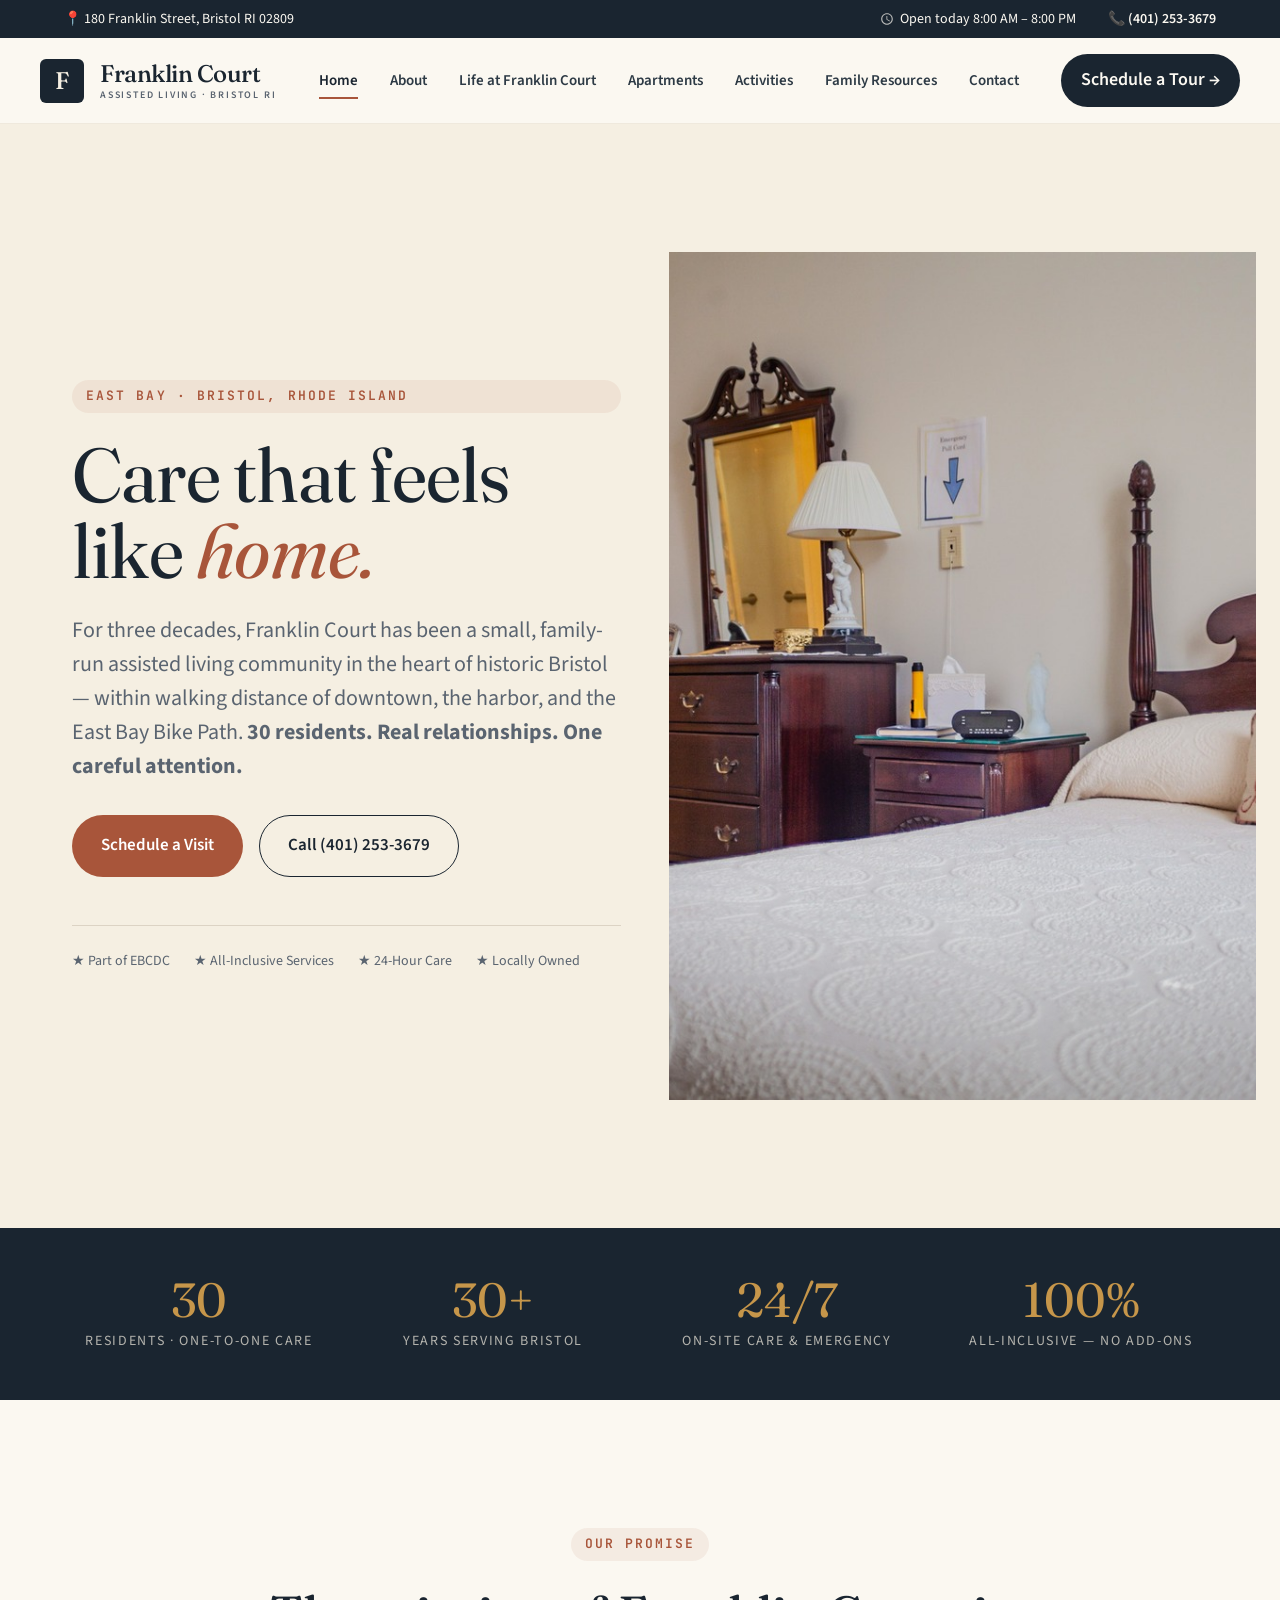
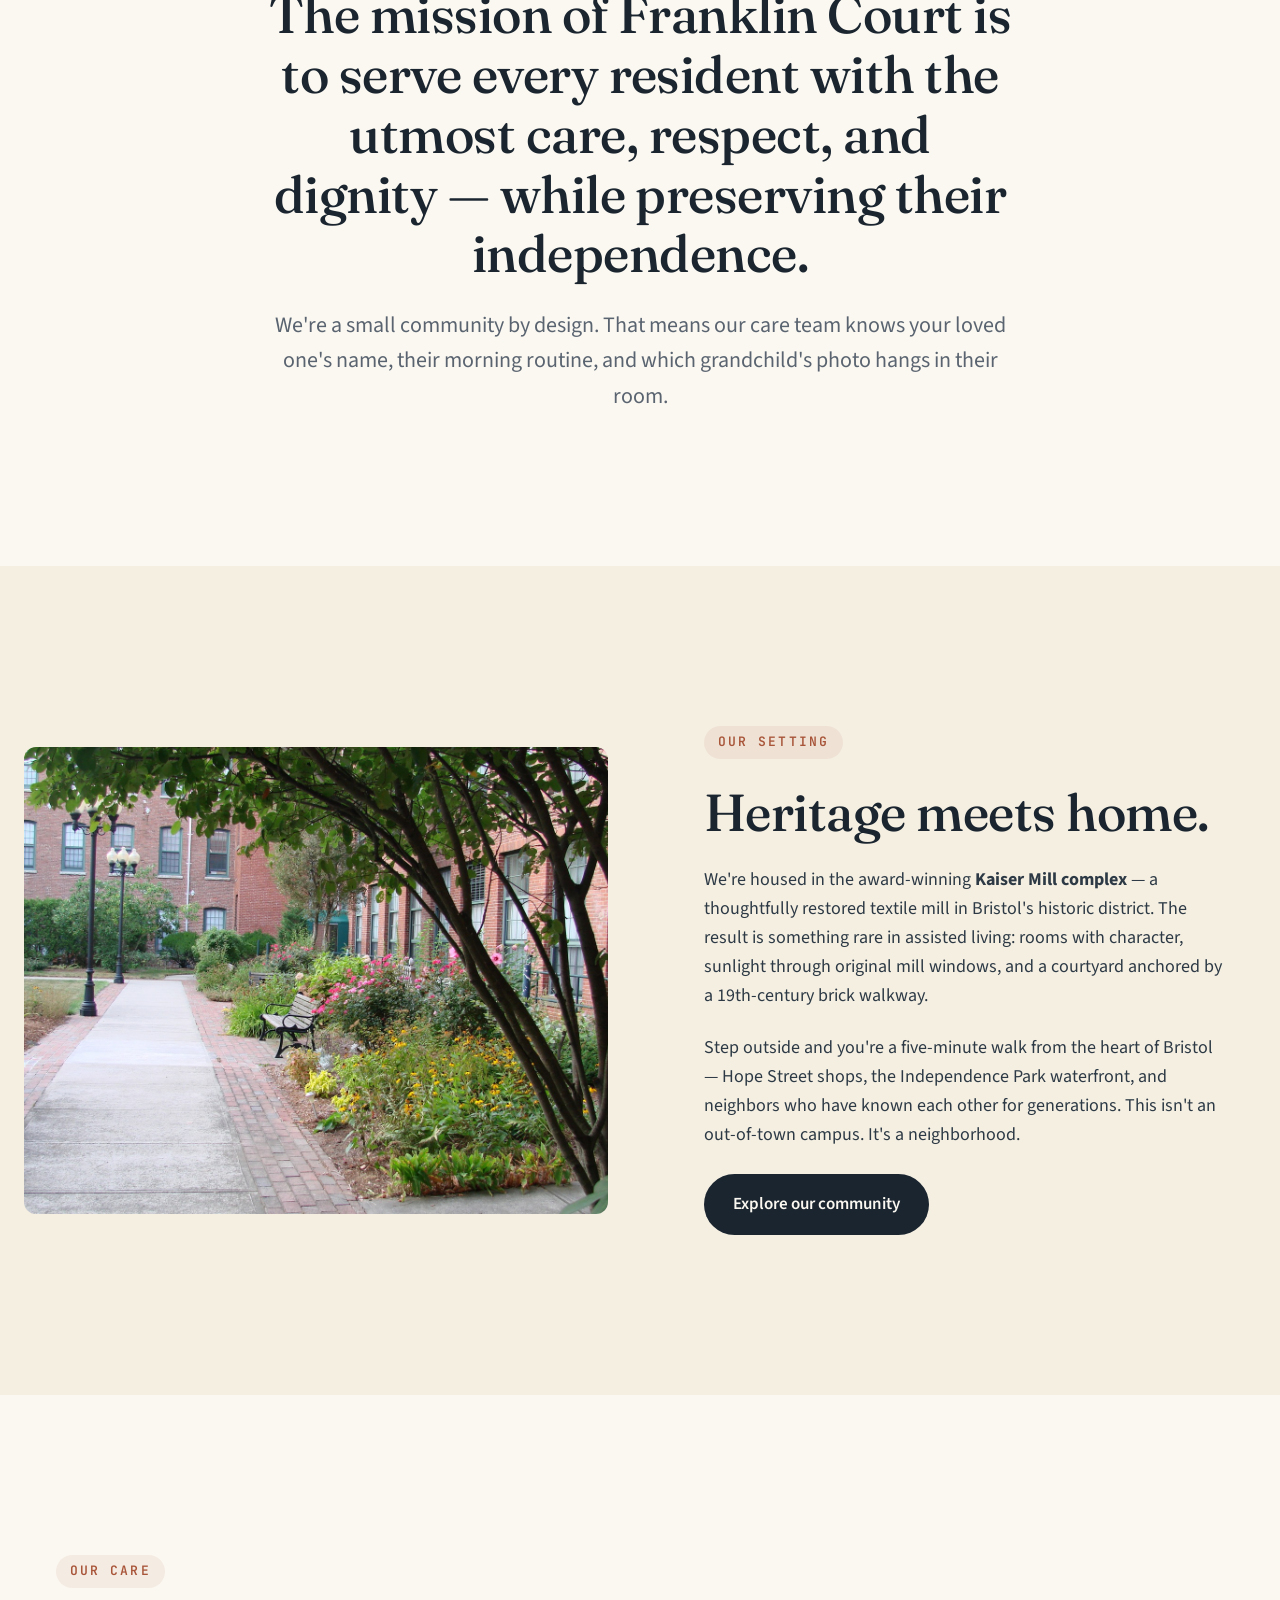
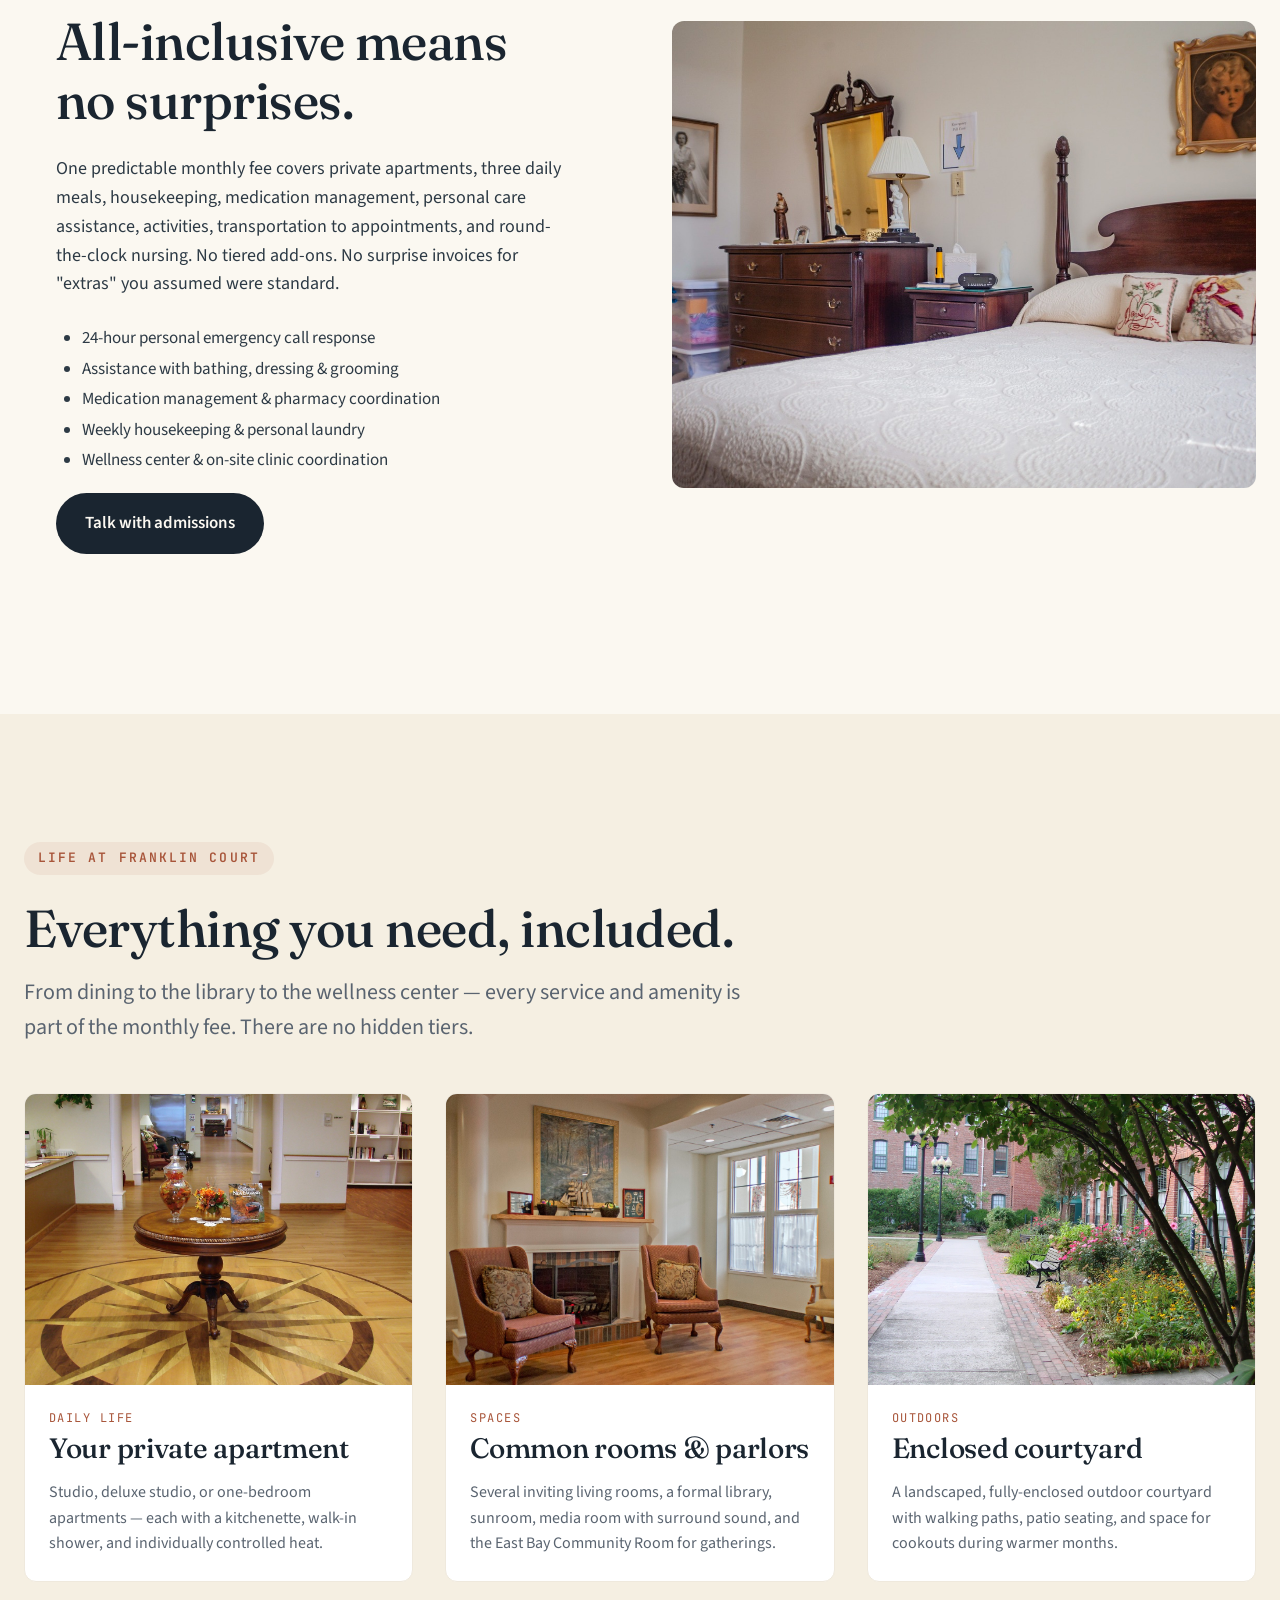
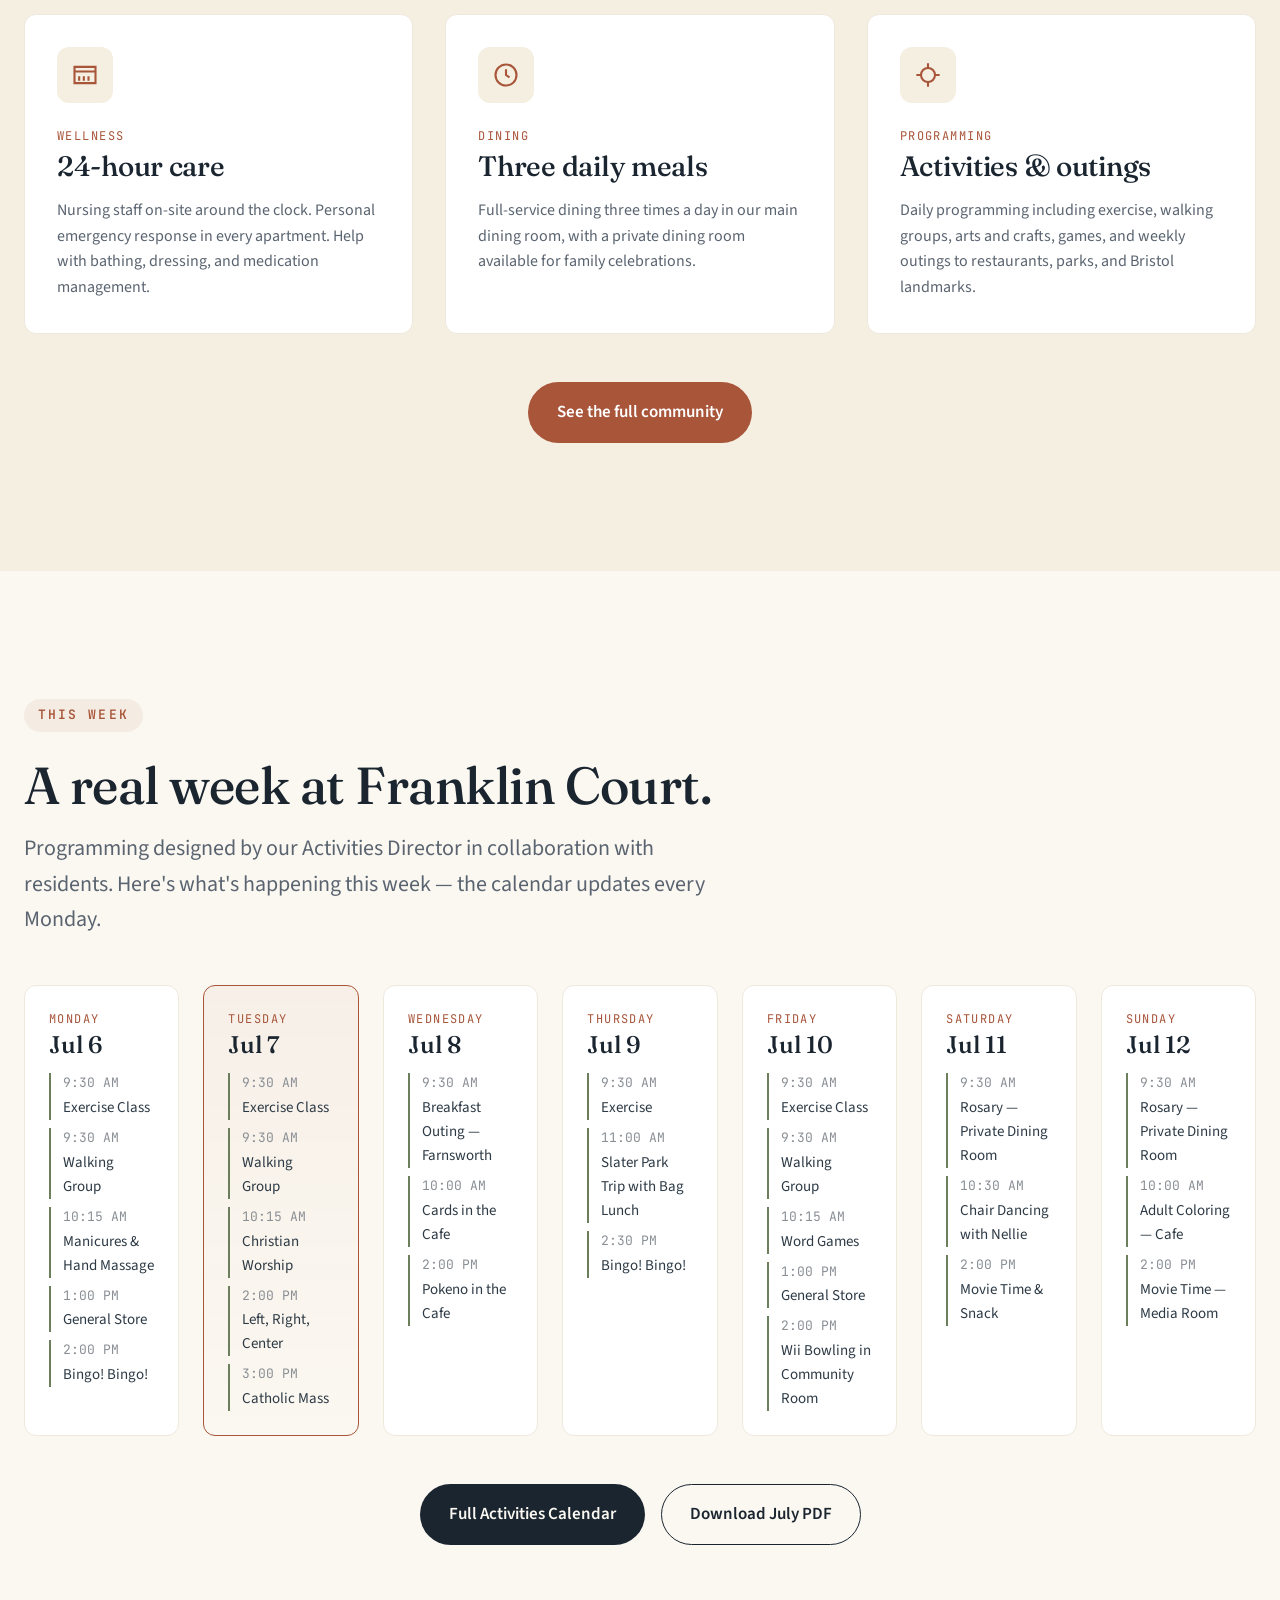
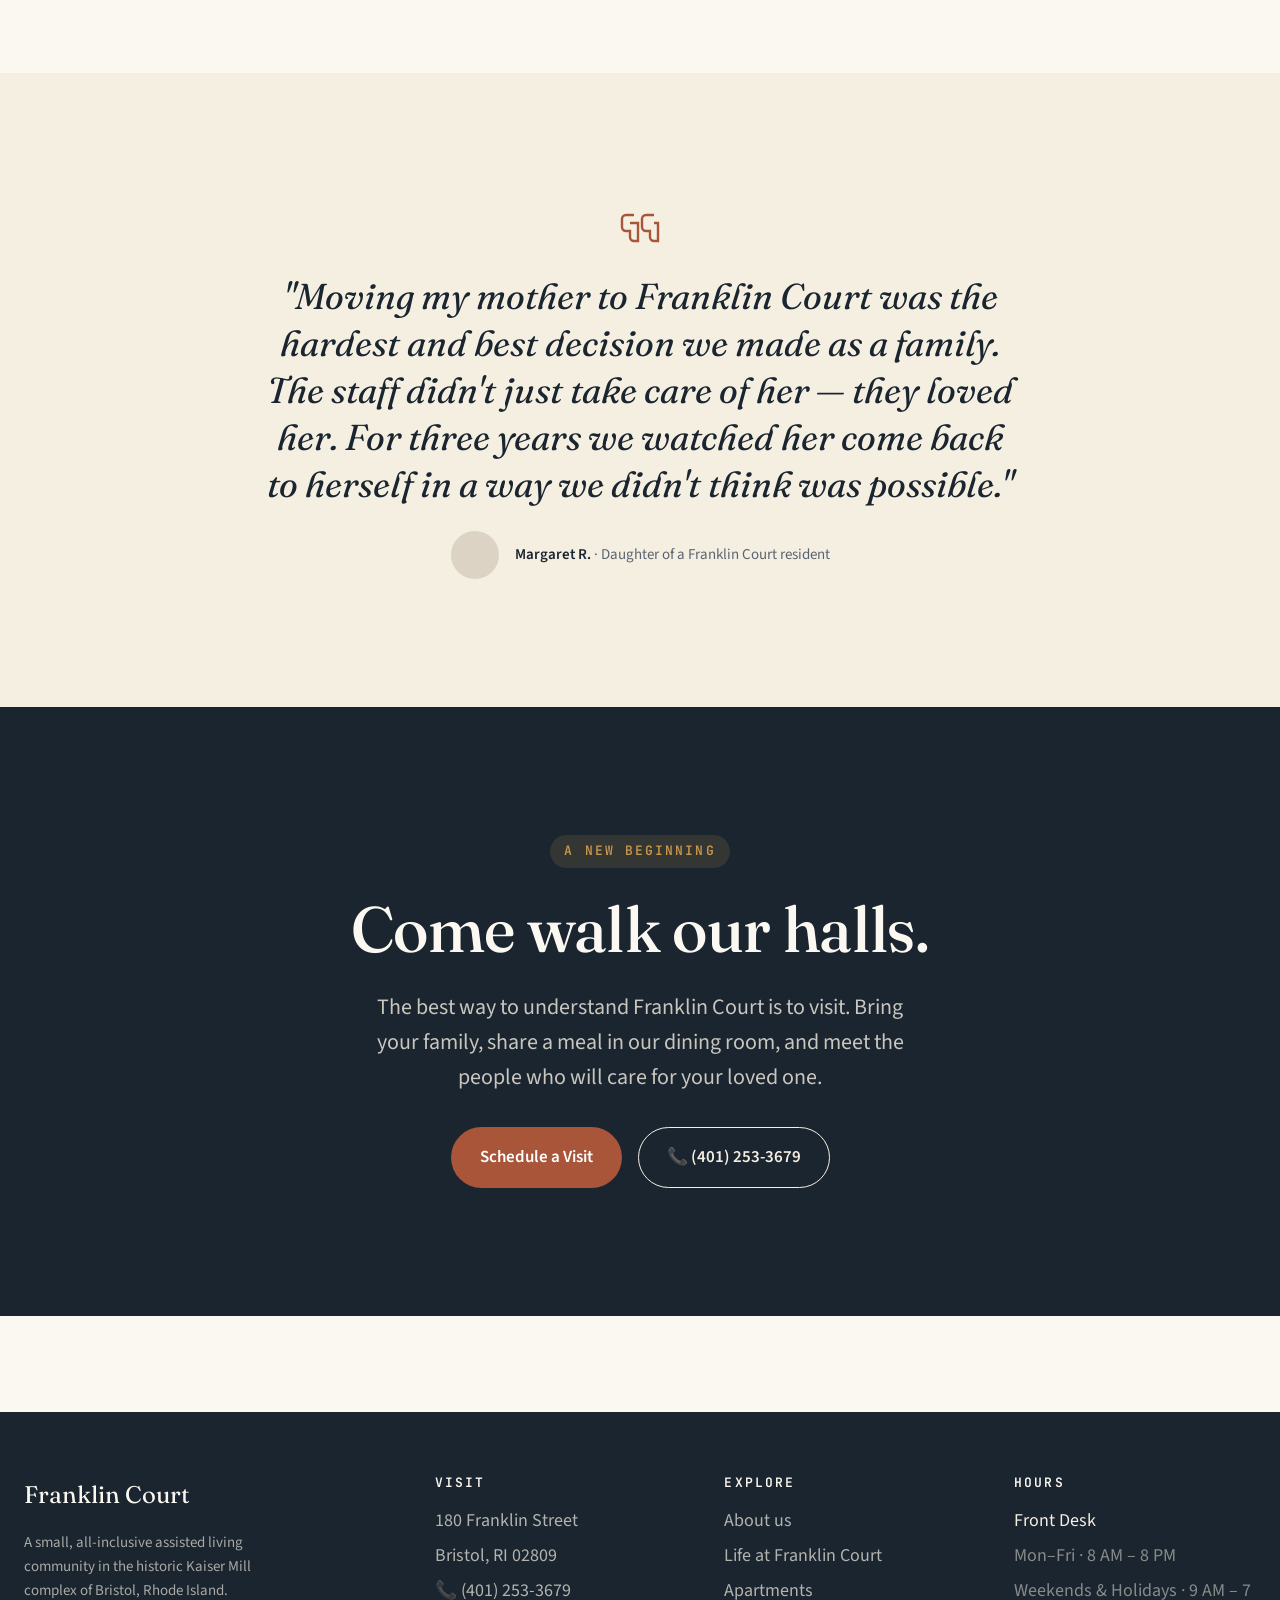
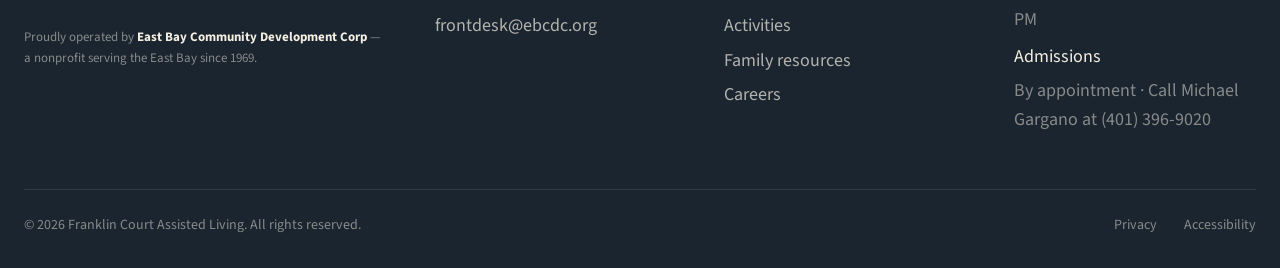
==== commit 5c9c4057: "Swap images to use only the verified Wix-source originals at correct aspect ratios - fix activities " ====
--- a/index.html
+++ b/index.html
@@ -17,7 +17,7 @@
   <meta property="og:type" content="website">
   <meta property="og:title" content="Franklin Court Assisted Living | Bristol RI">
   <meta property="og:description" content="All-inclusive assisted living in the heart of historic Bristol, RI. Personalized care, dignity, and a real family-feel.">
-  <meta property="og:image" content="images/hero-residents.jpg">
+  <meta property="og:image" content="images/hero-home.jpg">
   <meta property="og:url" content="https://www.fcalri.com/">
 </head>
 <body>
@@ -97,7 +97,7 @@
           </div>
         </div>
         <div class="hero-image">
-          <img src="images/community-group.jpg" alt="Franklin Court residents enjoying an outing together with a member of the care team.">
+          <img src="images/card-staff.jpg" alt="Franklin Court residents enjoying an outing together with a member of the care team.">
         </div>
       </div>
     </section>
@@ -142,7 +142,7 @@
       <div class="container-wide">
         <div class="feature">
           <div class="feature-image reveal">
-            <img src="images/courtyard-pathway.jpg" alt="The brick pathway through the courtyard at Franklin Court in Bristol, RI.">
+            <img src="images/hero-life-at.jpg" alt="The brick pathway through the courtyard at Franklin Court in Bristol, RI.">
           </div>
           <div class="feature-text reveal">
             <span class="eyebrow">Our Setting</span>
@@ -163,7 +163,7 @@
       <div class="container-wide">
         <div class="feature reverse">
           <div class="feature-image reveal">
-            <img src="images/community-group.jpg" alt="Franklin Court residents and a caregiver enjoying an outing together.">
+            <img src="images/card-staff.jpg" alt="Franklin Court residents and a caregiver enjoying an outing together.">
           </div>
           <div class="feature-text reveal">
             <span class="eyebrow">Our Care</span>
@@ -195,7 +195,7 @@
 
         <div class="card-grid cols-3">
           <div class="card reveal">
-            <div class="card-image"><img src="images/indoor-living-room.jpg" alt="A sun-filled living room with comfortable armchairs."></div>
+            <div class="card-image"><img src="images/hero-apartments.jpg" alt="A private studio apartment at Franklin Court."></div>
             <div class="card-body">
               <div class="card-meta">Daily life</div>
               <h3 class="card-title">Your private apartment</h3>
@@ -203,7 +203,7 @@
             </div>
           </div>
           <div class="card reveal">
-            <div class="card-image"><img src="images/sitting-room-coffee.jpg" alt="A cozy sitting room with floral sofas and natural light."></div>
+            <div class="card-image"><img src="images/card-library.jpg" alt="A cozy sitting room with floral sofas and natural light."></div>
             <div class="card-body">
               <div class="card-meta">Spaces</div>
               <h3 class="card-title">Common rooms & parlors</h3>
@@ -211,7 +211,7 @@
             </div>
           </div>
           <div class="card reveal">
-            <div class="card-image"><img src="images/courtyard-pathway.jpg" alt="A brick path through the landscaped courtyard at Franklin Court."></div>
+            <div class="card-image"><img src="images/hero-life-at.jpg" alt="A brick path through the landscaped courtyard at Franklin Court."></div>
             <div class="card-body">
               <div class="card-meta">Outdoors</div>
               <h3 class="card-title">Enclosed courtyard</h3>
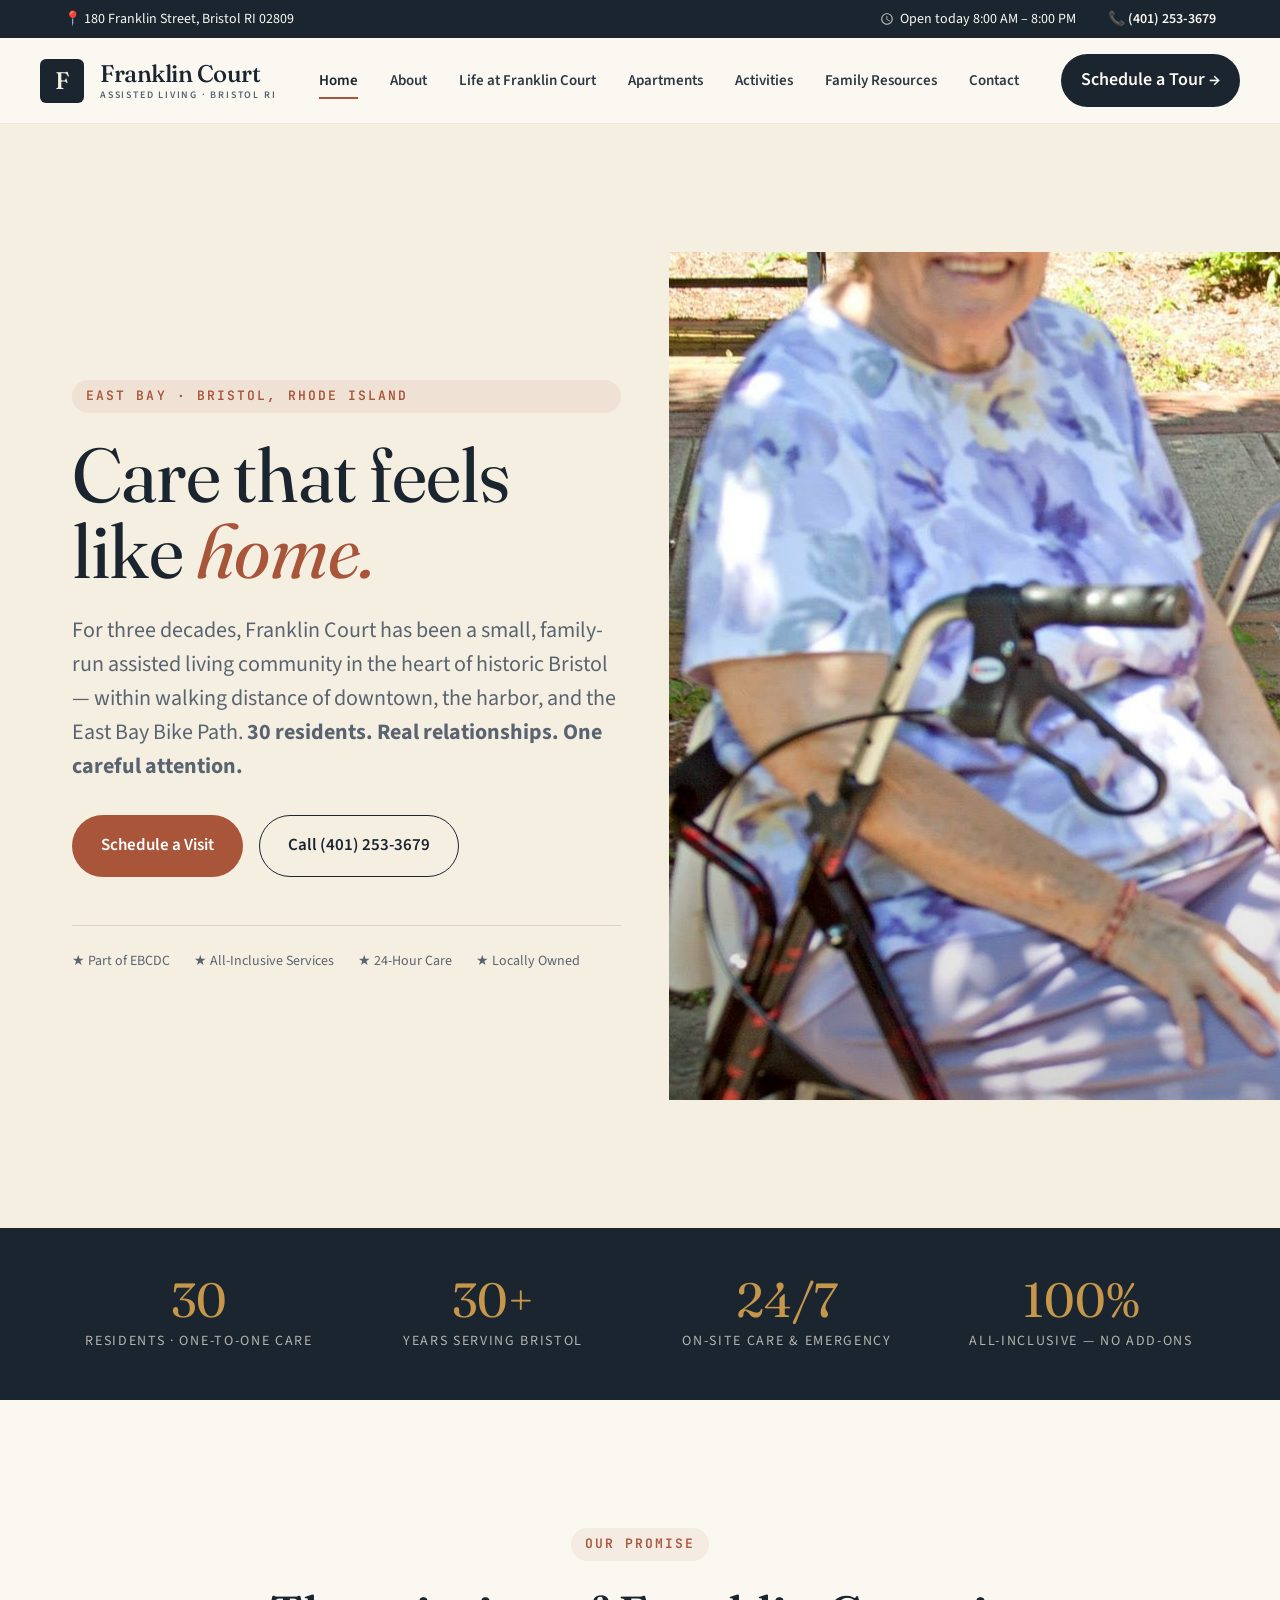
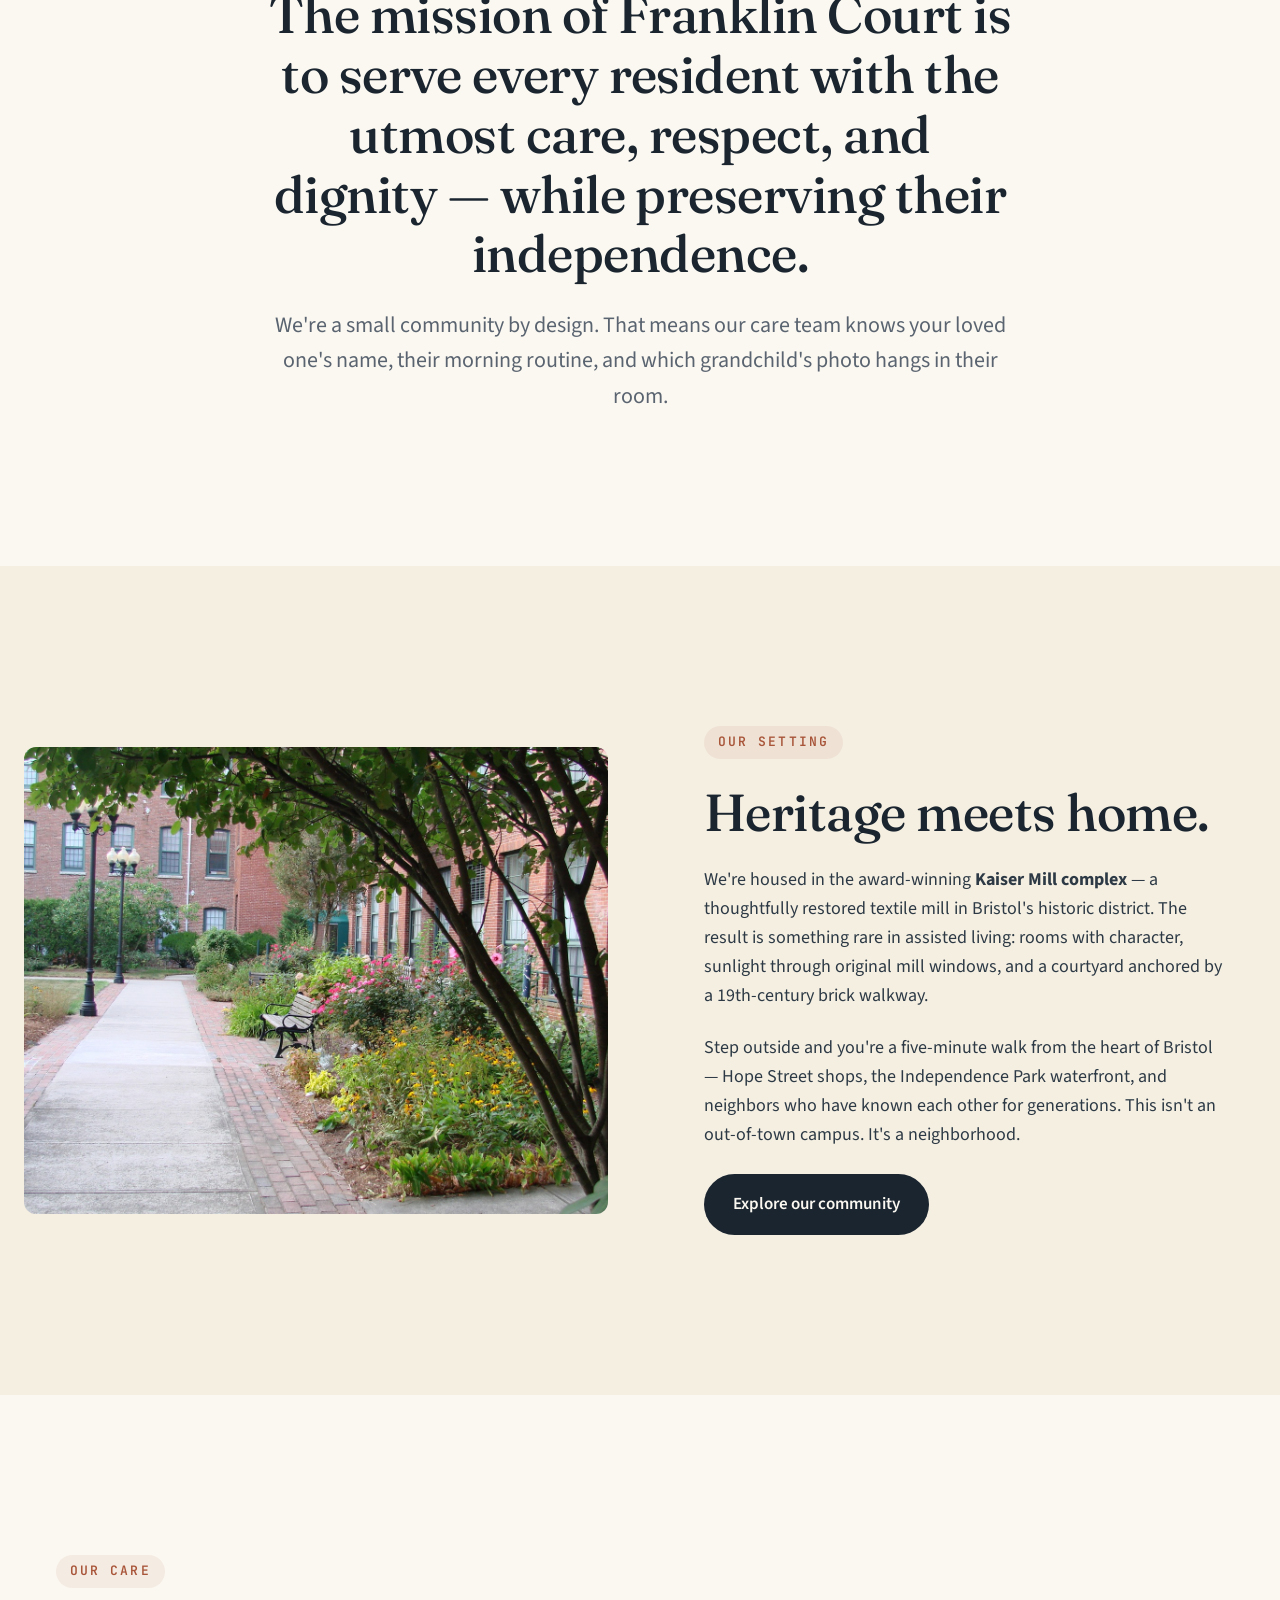
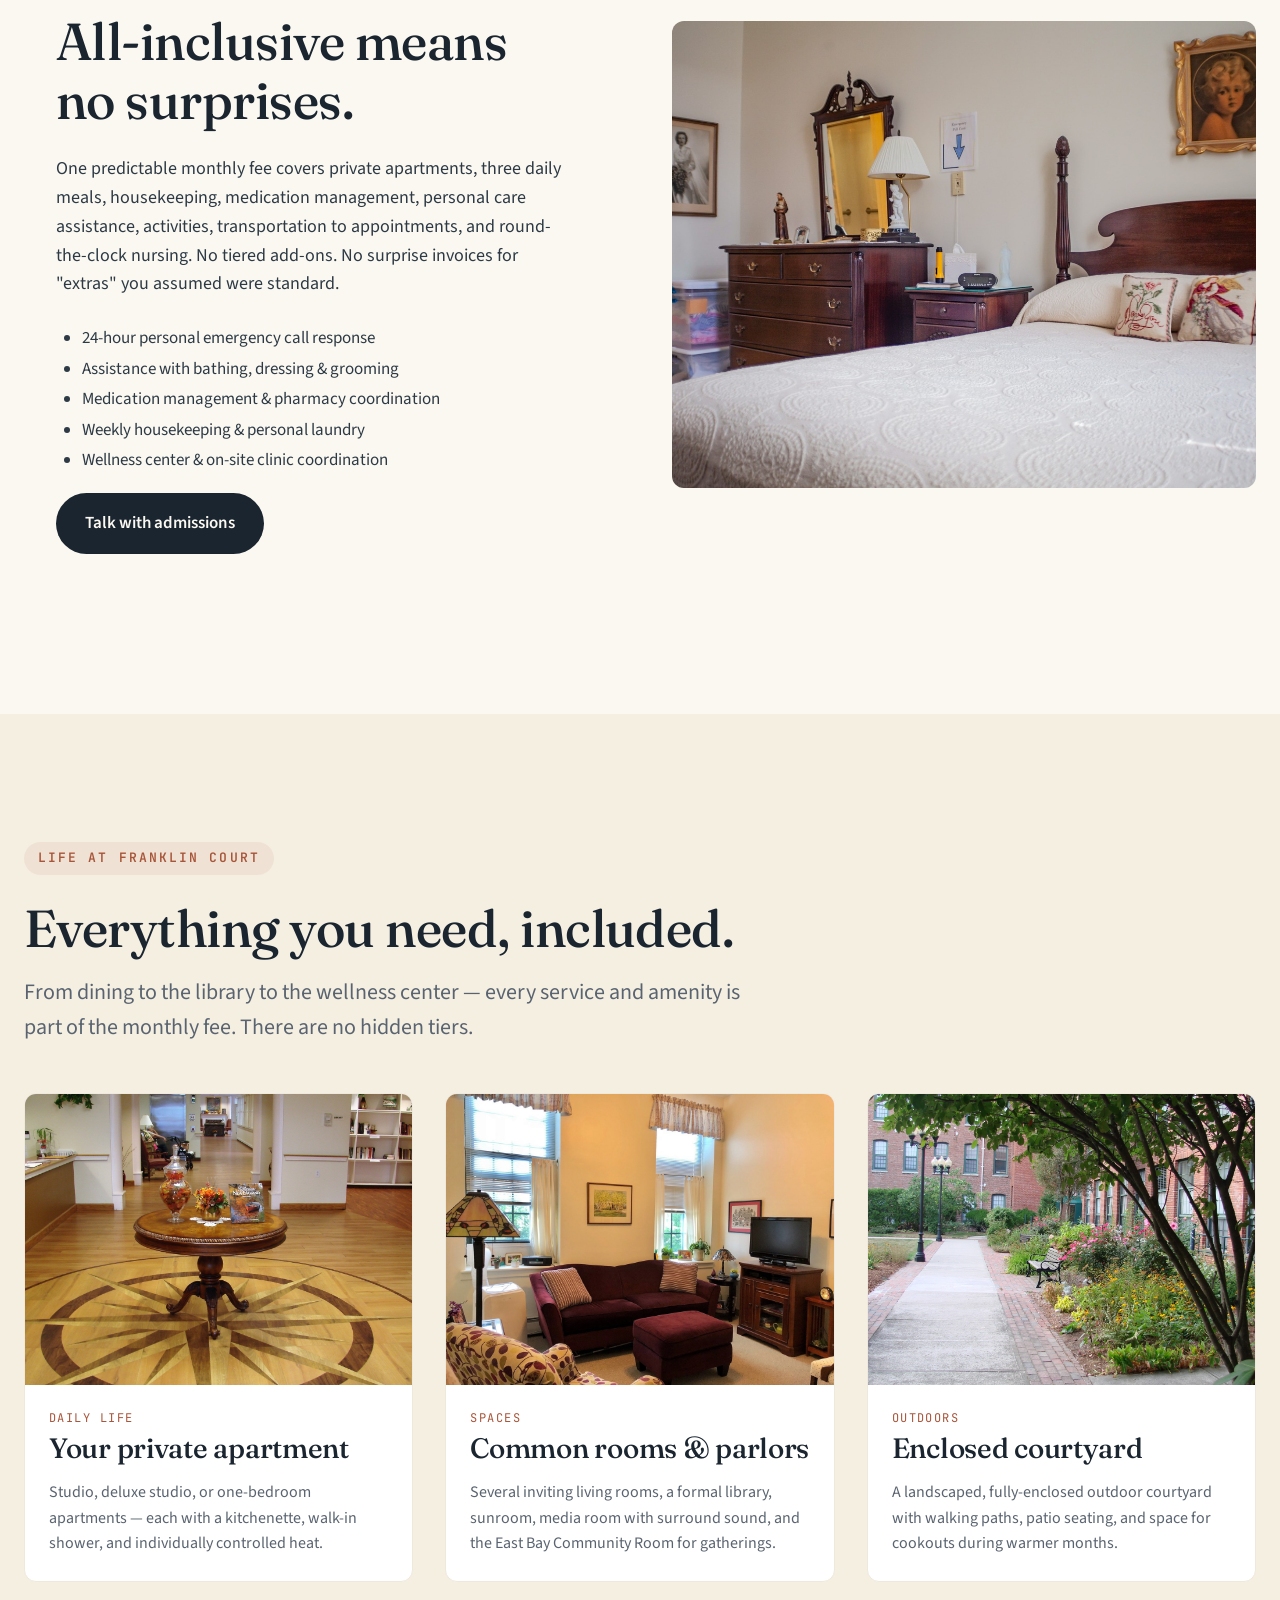
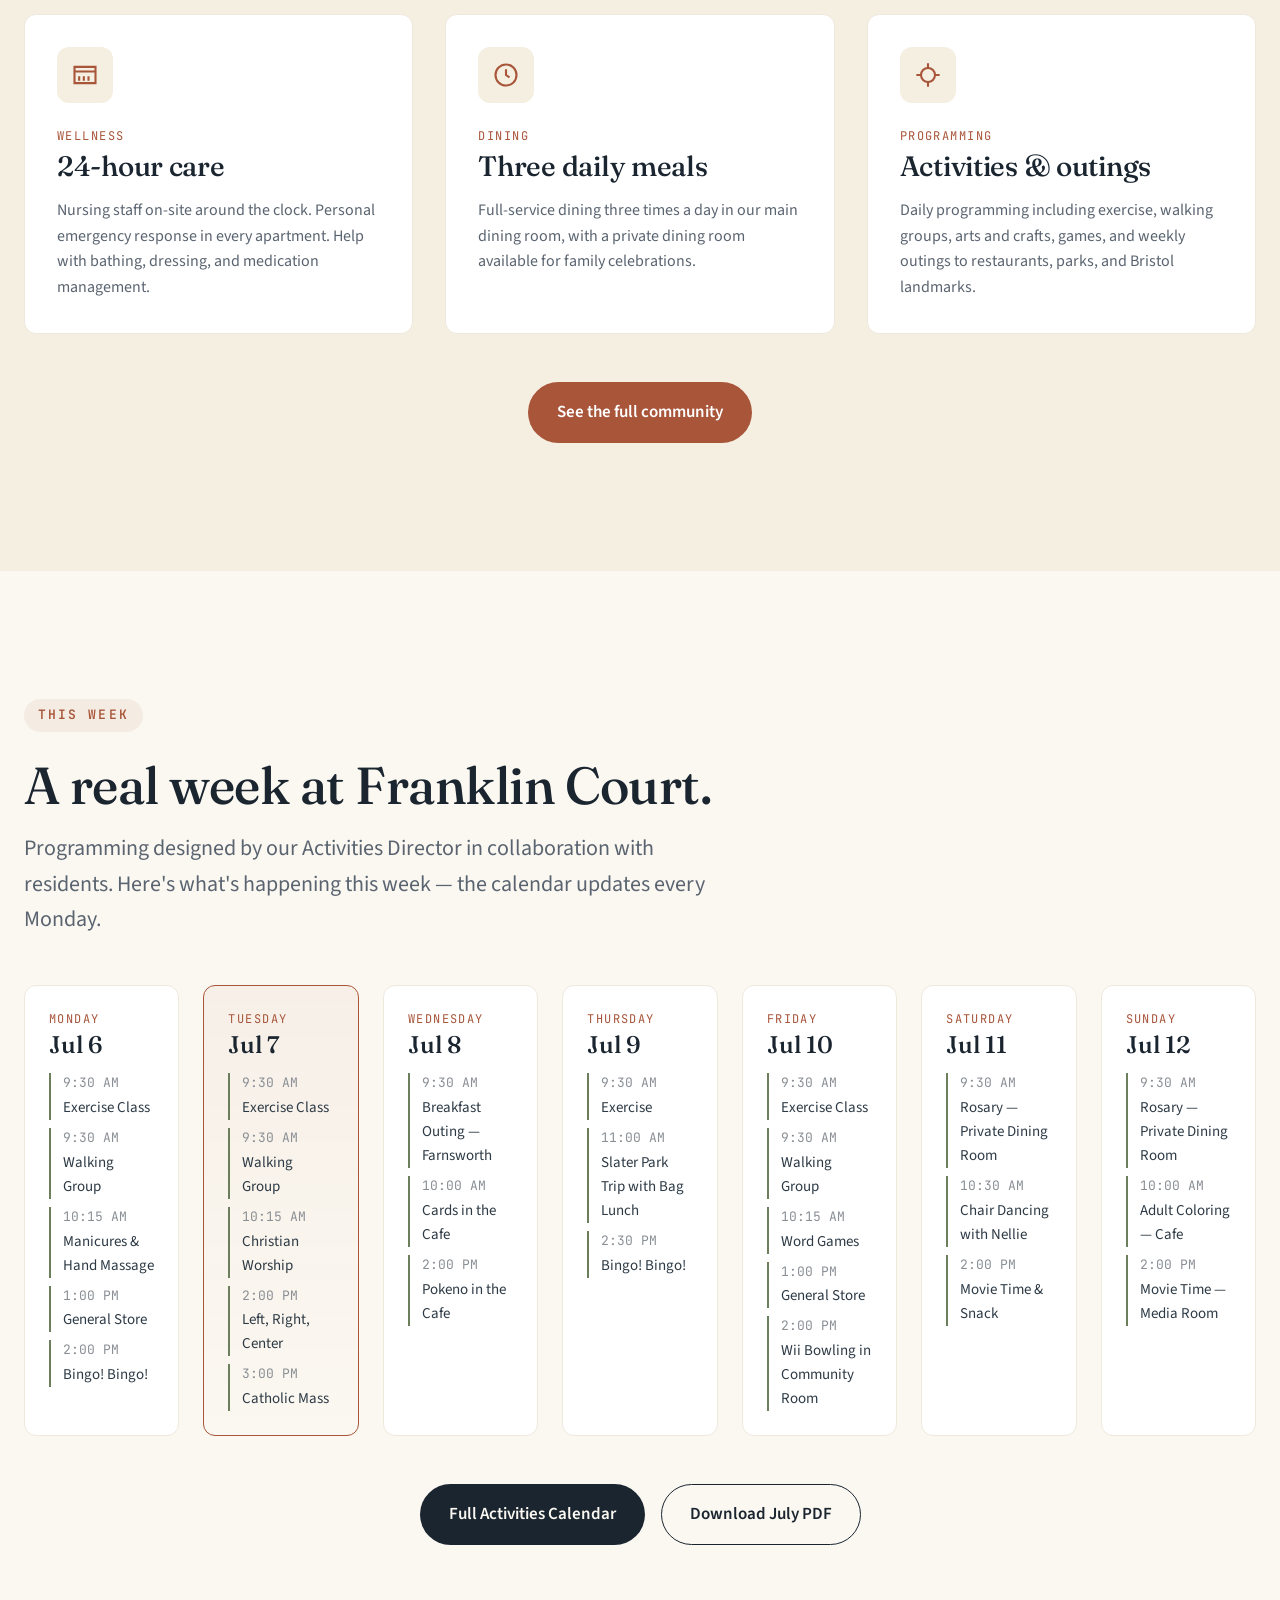
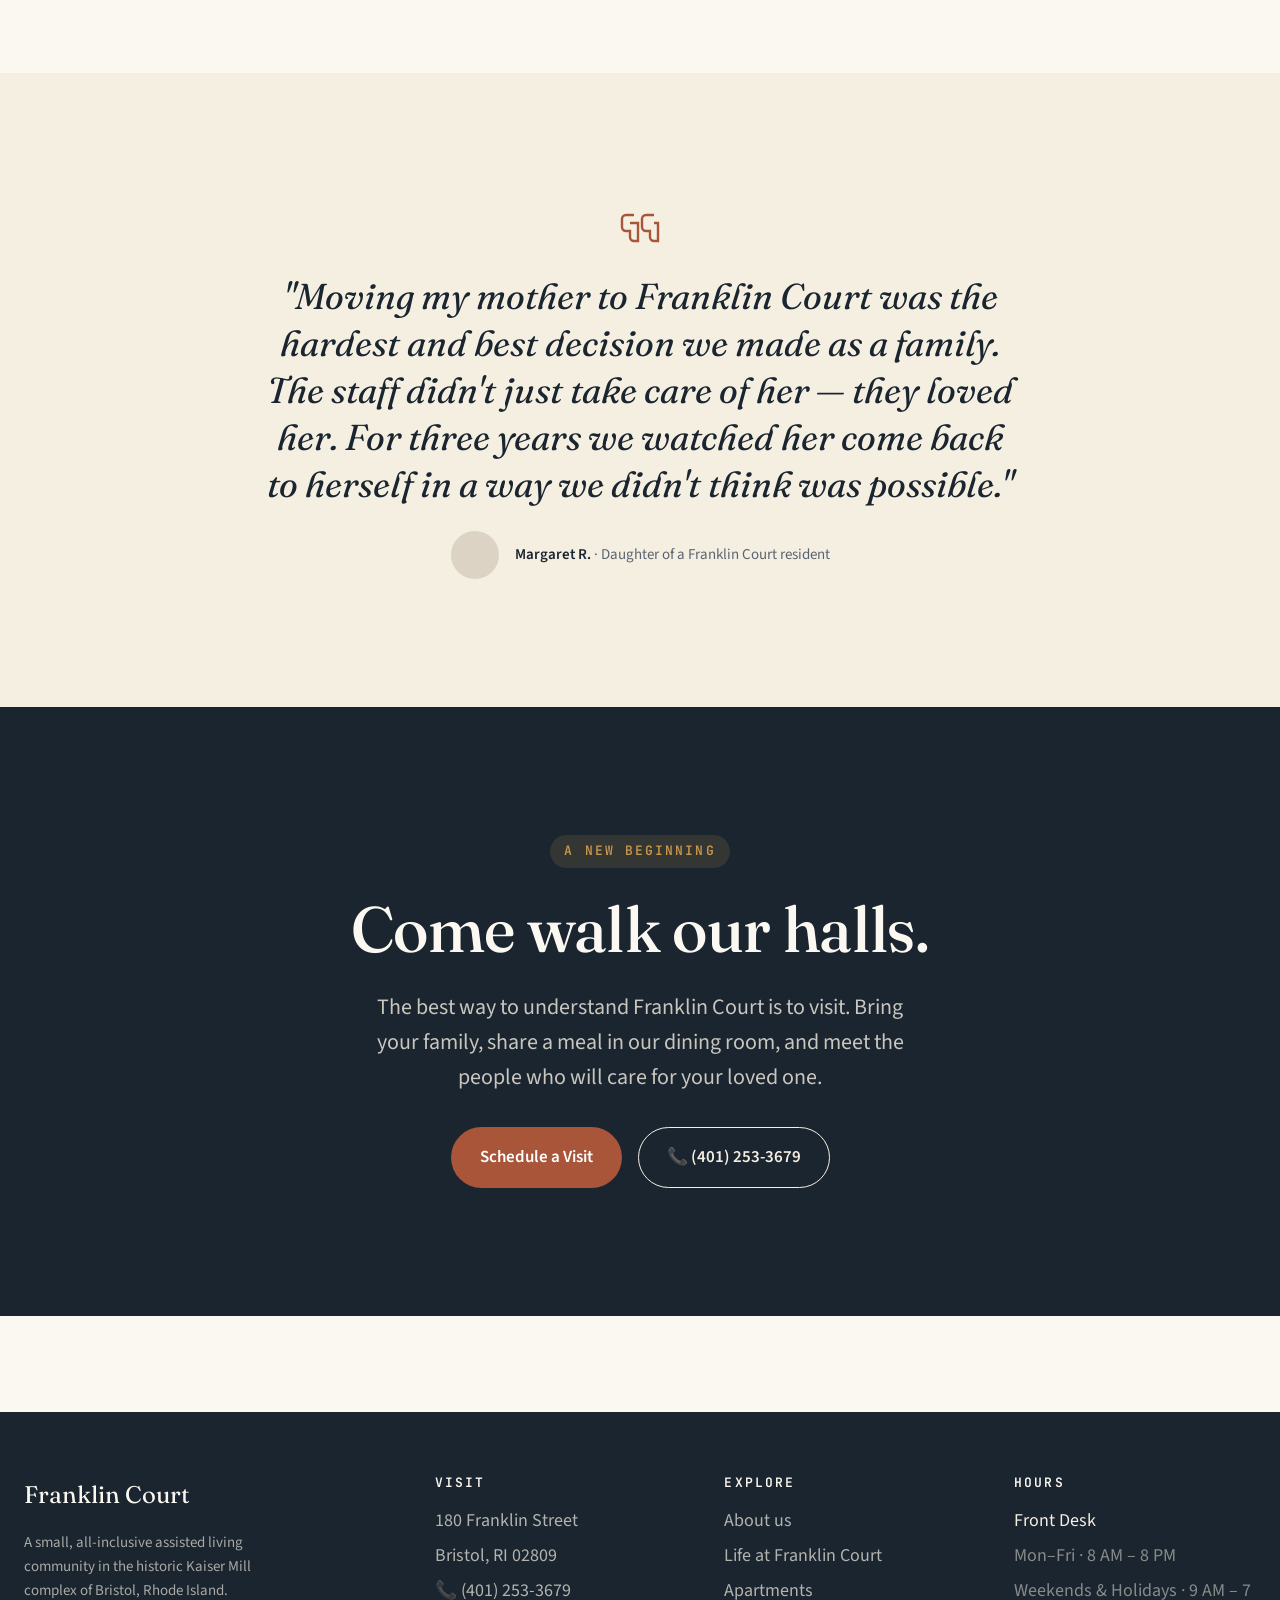
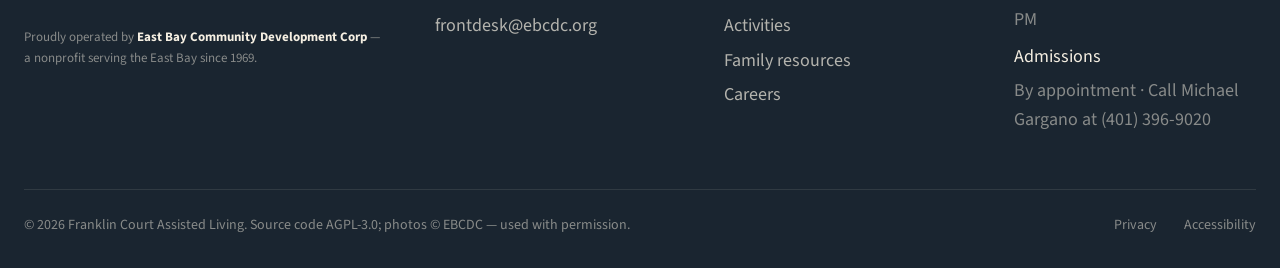
==== commit 631f64a8: "Add AGPL-3.0 license for source code + EBCDC photo ownership notice in README and footer" ====
--- a/index.html
+++ b/index.html
@@ -97,7 +97,7 @@
           </div>
         </div>
         <div class="hero-image">
-          <img src="images/card-staff.jpg" alt="Franklin Court residents enjoying an outing together with a member of the care team.">
+          <img src="images/hero-home.jpg" alt="Franklin Court residents smiling together at a courtyard table.">
         </div>
       </div>
     </section>
@@ -435,7 +435,7 @@
       </div>
 
       <div class="footer-bottom">
-        <span>© 2026 Franklin Court Assisted Living. All rights reserved.</span>
+        <span>© 2026 Franklin Court Assisted Living. Source code AGPL-3.0; photos © EBCDC — used with permission.</span>
         <span>
           <a href="privacy.html" style="color:rgba(245,239,226,0.5); text-decoration:none; margin-right:var(--sp-3);">Privacy</a>
           <a href="terms.html" style="color:rgba(245,239,226,0.5); text-decoration:none;">Accessibility</a>
--- a/css/main.css
+++ b/css/main.css
@@ -450,14 +450,20 @@
 
 .hero-image {
   position: relative;
-  min-height: 420px;
+  aspect-ratio: 16 / 10;
+  min-height: 320px;
+  background: var(--c-line-soft);
+  overflow: hidden;
 }
 .hero-image img {
   width: 100%;
   height: 100%;
   object-fit: cover;
-  position: absolute;
-  inset: 0;
+  object-position: center;
+  display: block;
+}
+@media (max-width: 899px) {
+  .hero-image { aspect-ratio: 4 / 3; min-height: 280px; }
 }
 .hero-image::after {
   content: '';
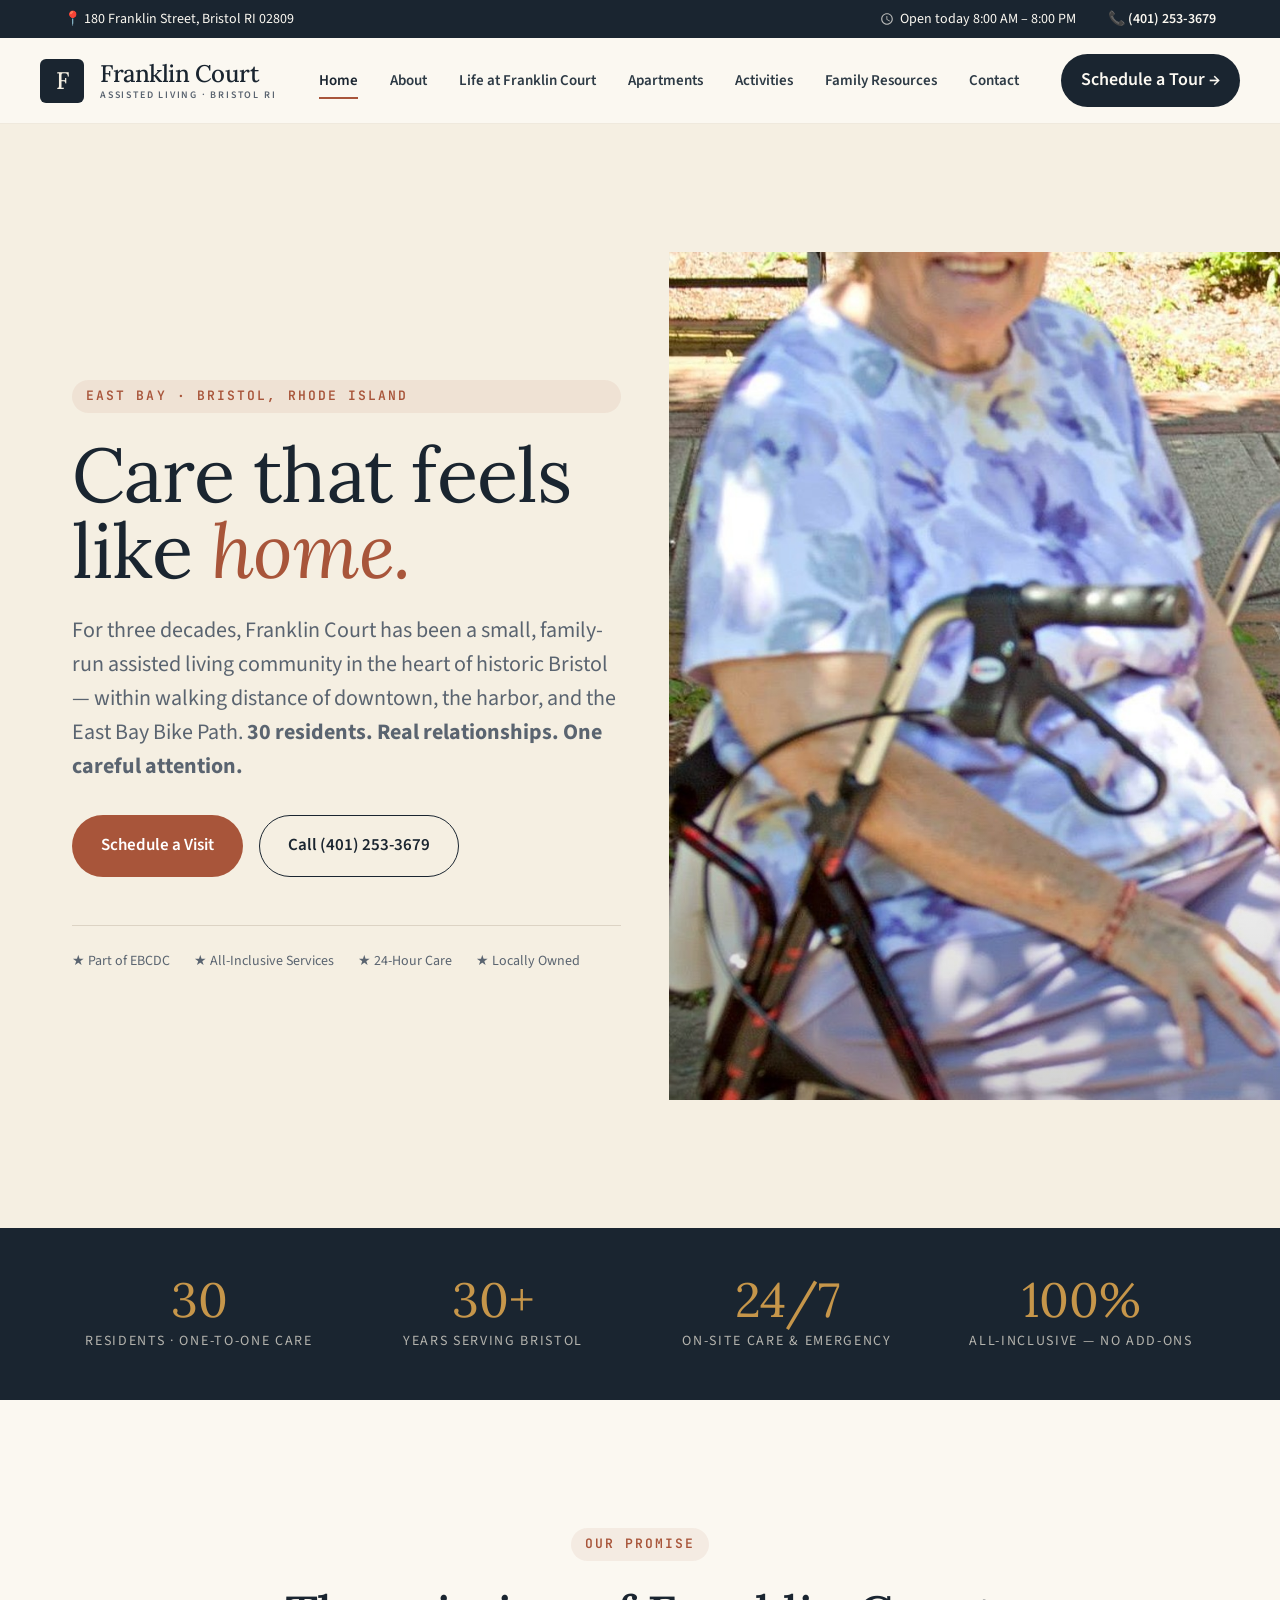
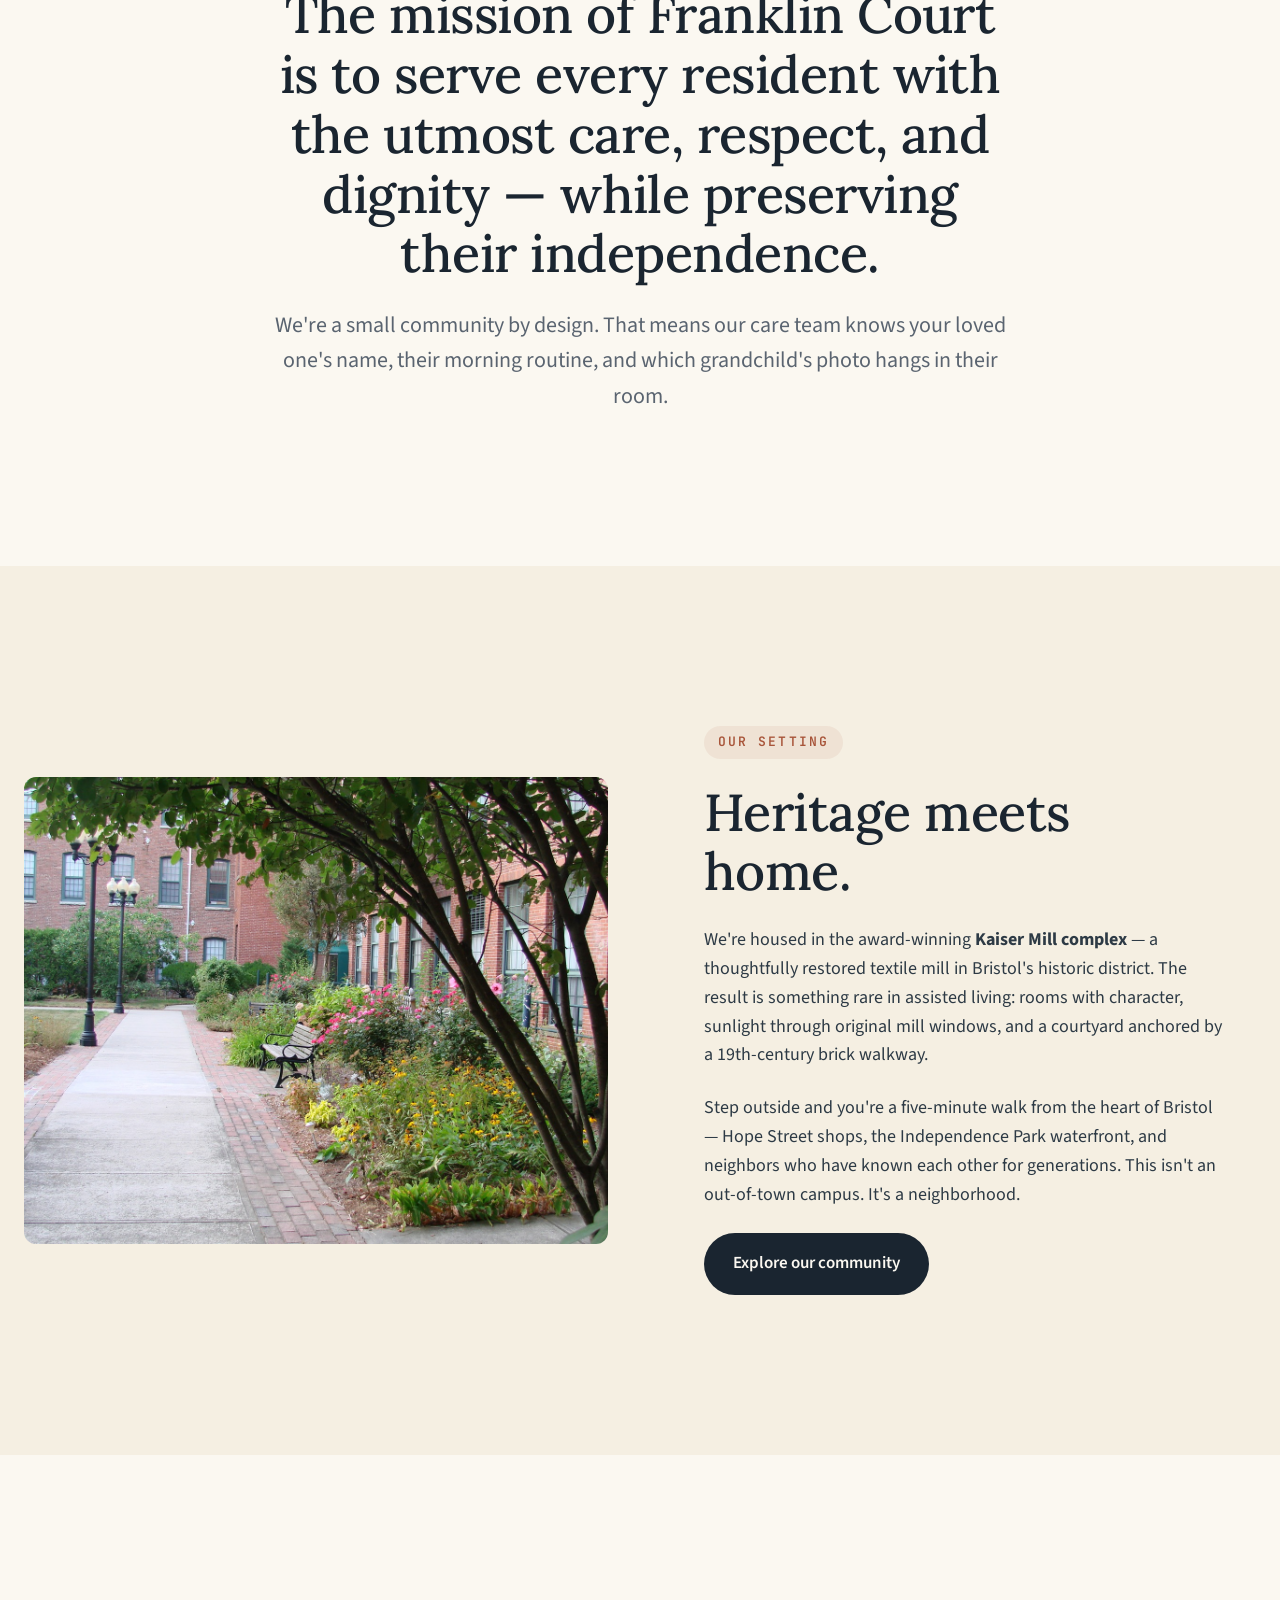
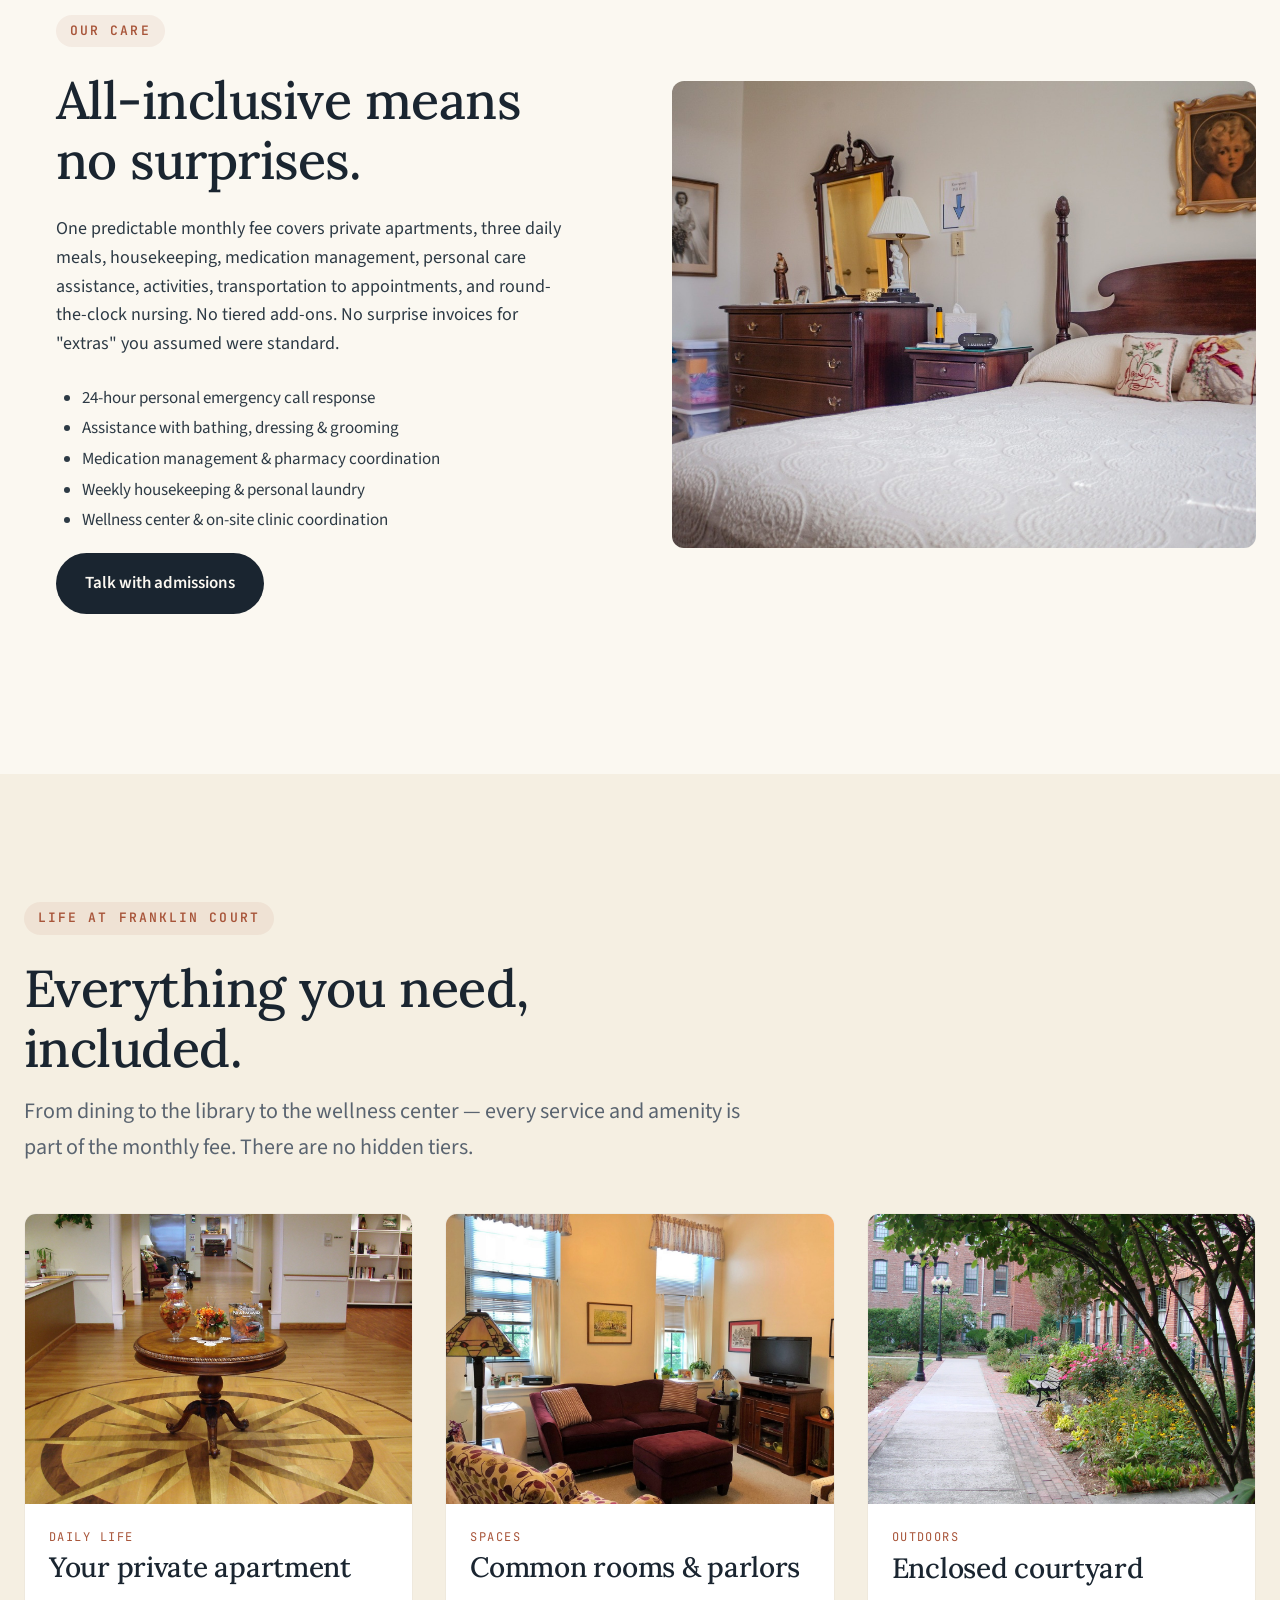
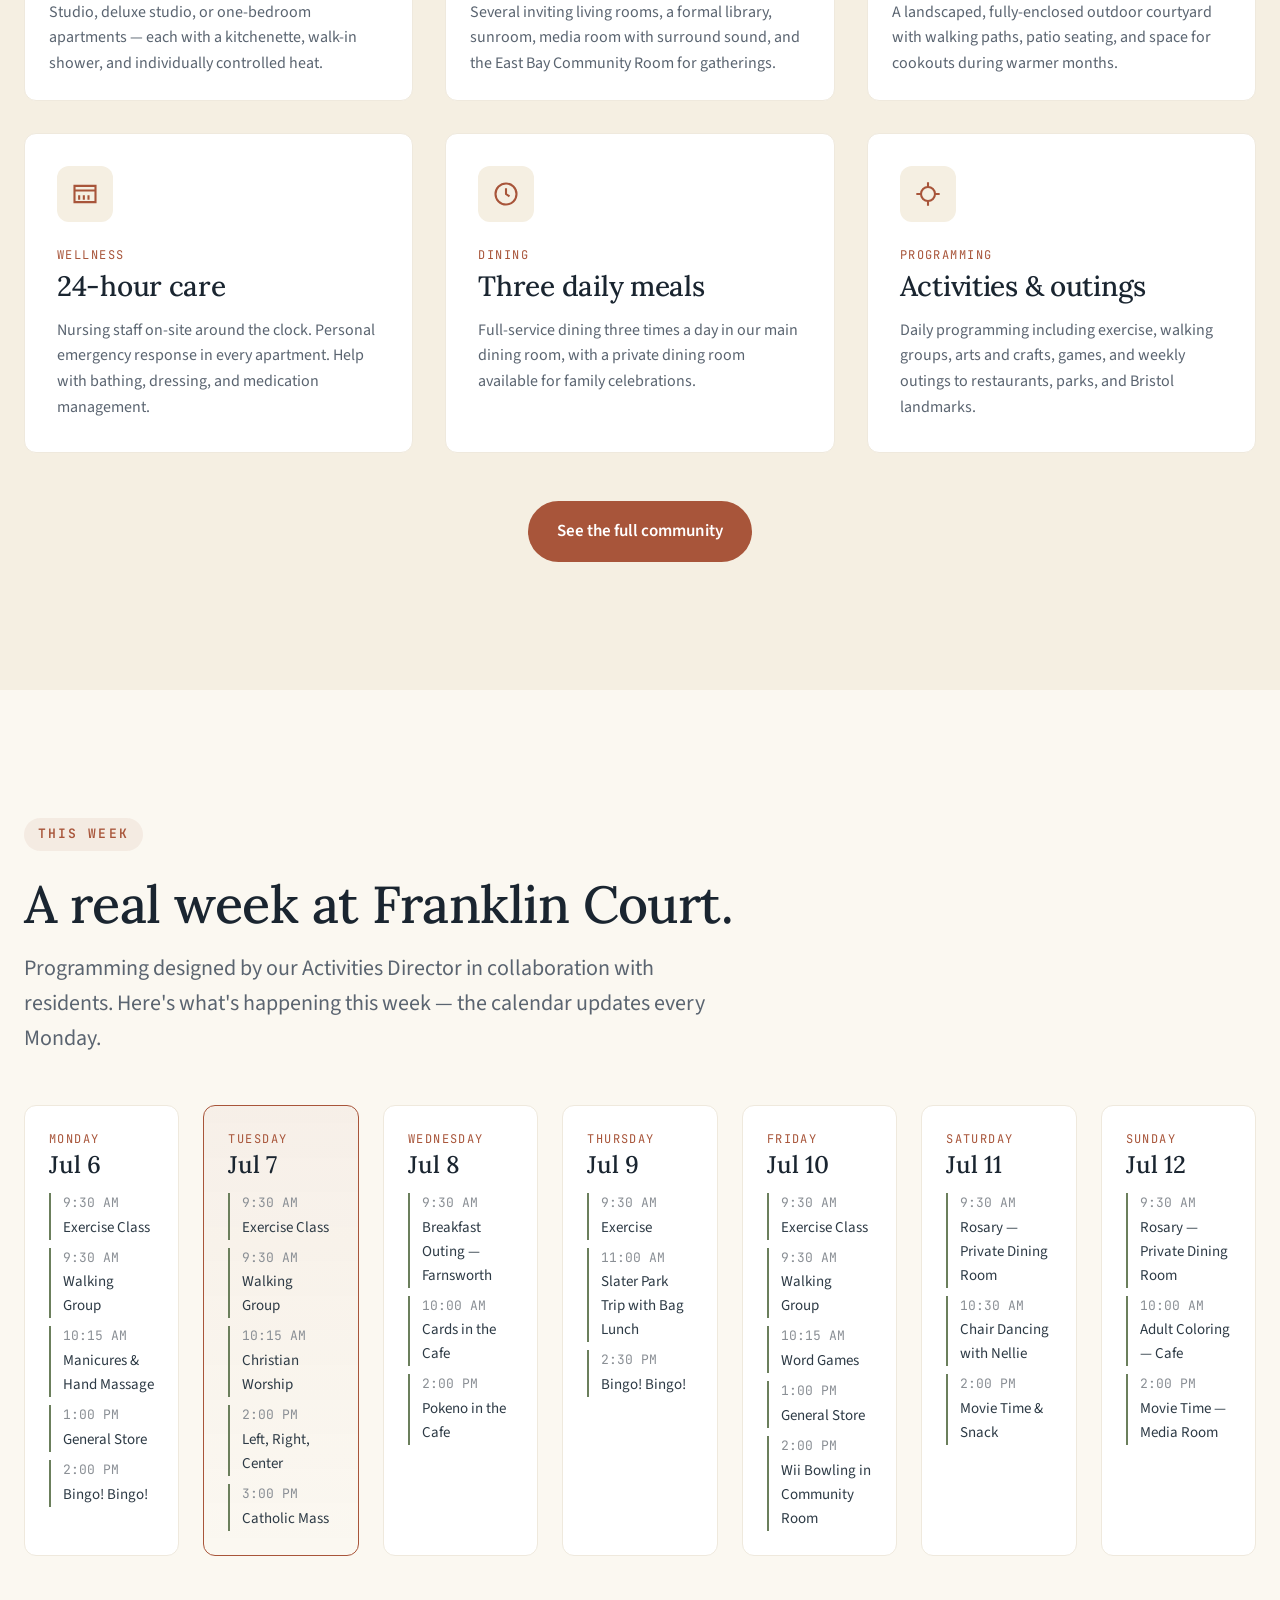
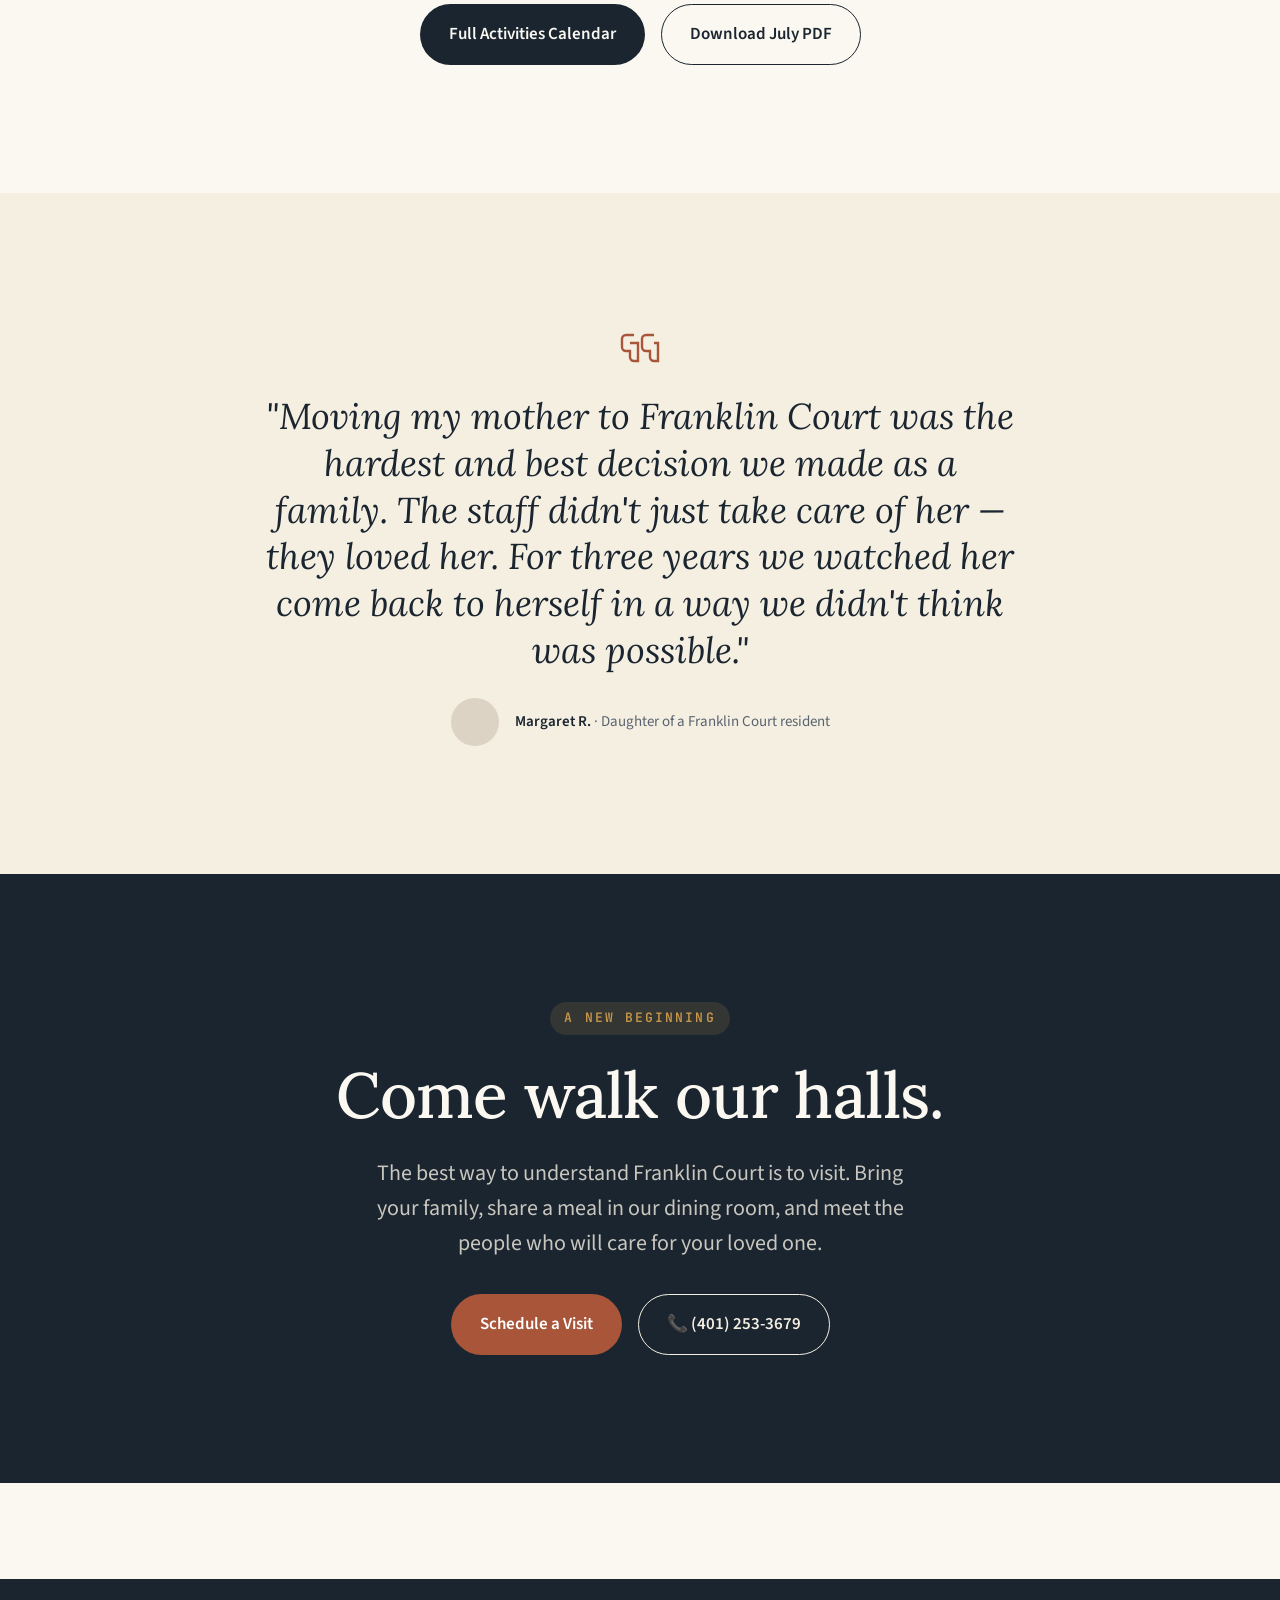
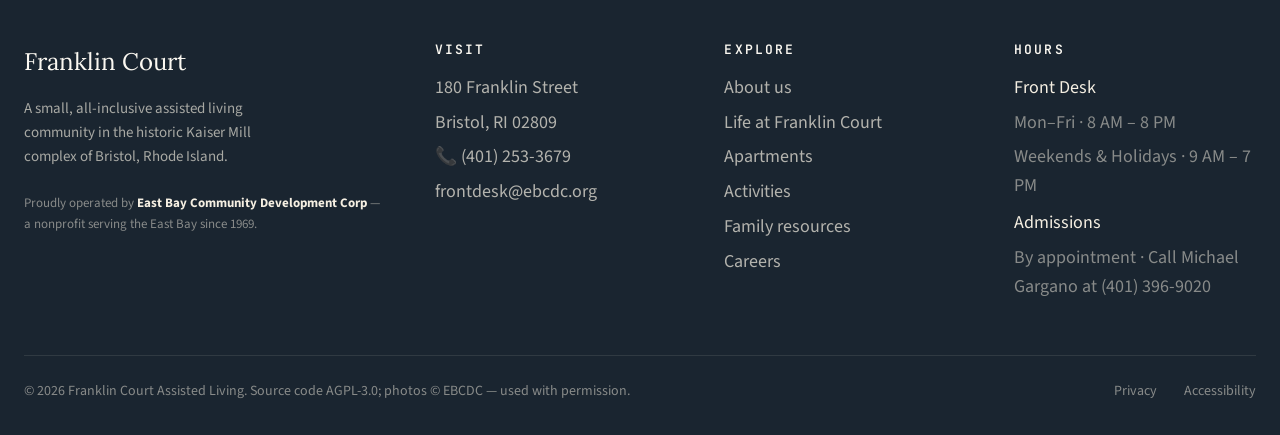
==== commit 9af83cd7: "Swap display font from Fraunces to Lora site-wide The Fraunces variable font rendered with quirky, s" ====
--- a/index.html
+++ b/index.html
@@ -9,7 +9,7 @@
 
   <link rel="preconnect" href="https://fonts.googleapis.com">
   <link rel="preconnect" href="https://fonts.gstatic.com" crossorigin>
-  <link href="https://fonts.googleapis.com/css2?family=Fraunces:ital,opsz,wght@0,9..144,400;0,9..144,500;0,9..144,600;1,9..144,400;1,9..144,500&family=JetBrains+Mono:wght@500;600&family=Source+Sans+3:wght@400;500;600;700&display=swap" rel="stylesheet">
+  <link href="https://fonts.googleapis.com/css2?family=Lora:ital,wght@0,400;0,500;0,600;0,700;1,400;1,500;1,600&family=JetBrains+Mono:wght@500;600&family=Source+Sans+3:wght@400;500;600;700&display=swap" rel="stylesheet">
 
   <link rel="stylesheet" href="css/main.css">
   <link rel="icon" type="image/svg+xml" href="data:image/svg+xml,<svg xmlns='http://www.w3.org/2000/svg' viewBox='0 0 32 32'><rect width='32' height='32' rx='6' fill='%231A2530'/><text x='16' y='22' font-family='Georgia' font-size='18' fill='%23F5EFE2' text-anchor='middle' font-weight='500'>F</text></svg>">
--- a/css/main.css
+++ b/css/main.css
@@ -23,7 +23,7 @@
   --c-shadow:     rgba(20, 30, 40, 0.08);
 
   /* Typography */
-  --f-display: "Fraunces", "Playfair Display", Georgia, serif;
+  --f-display: "Lora", "Playfair Display", Georgia, serif;
   --f-body:    "Source Sans 3", "Lato", -apple-system, BlinkMacSystemFont, sans-serif;
   --f-mono:    "JetBrains Mono", ui-monospace, "SF Mono", Menlo, monospace;
 
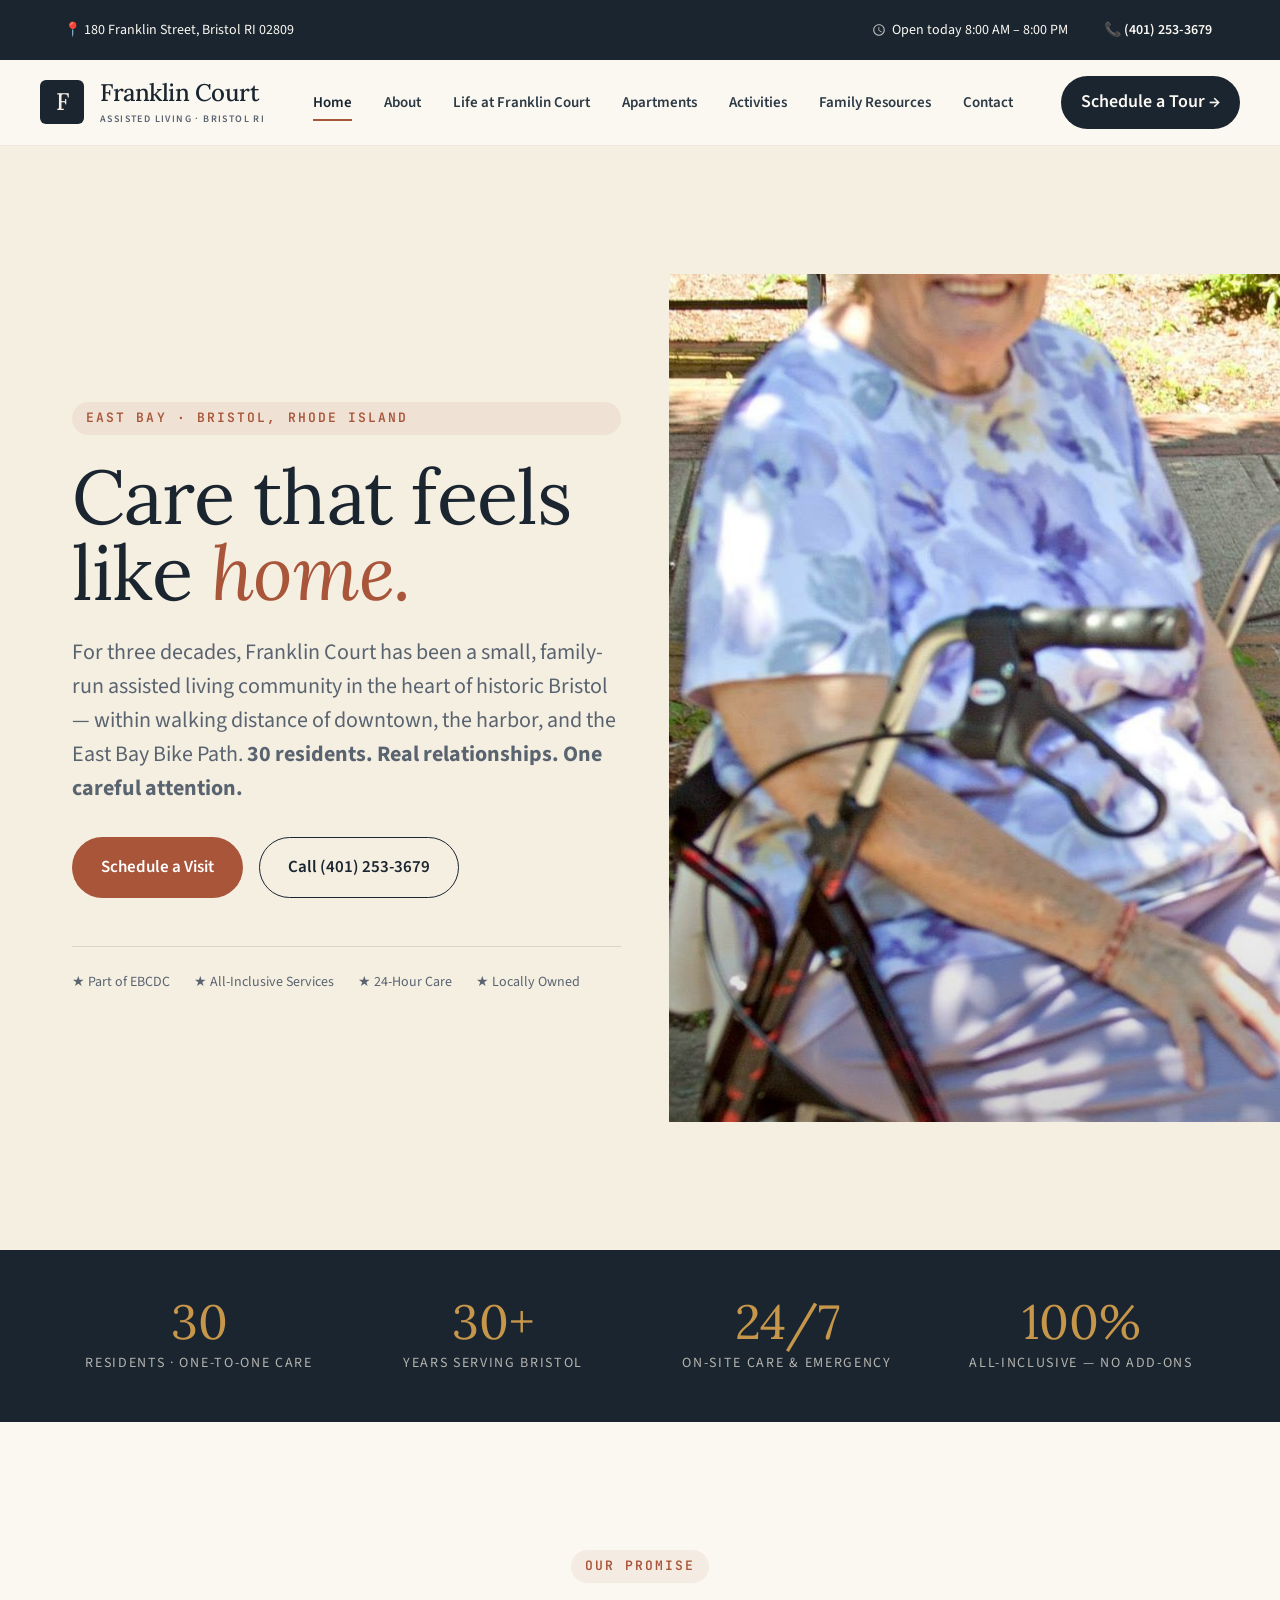
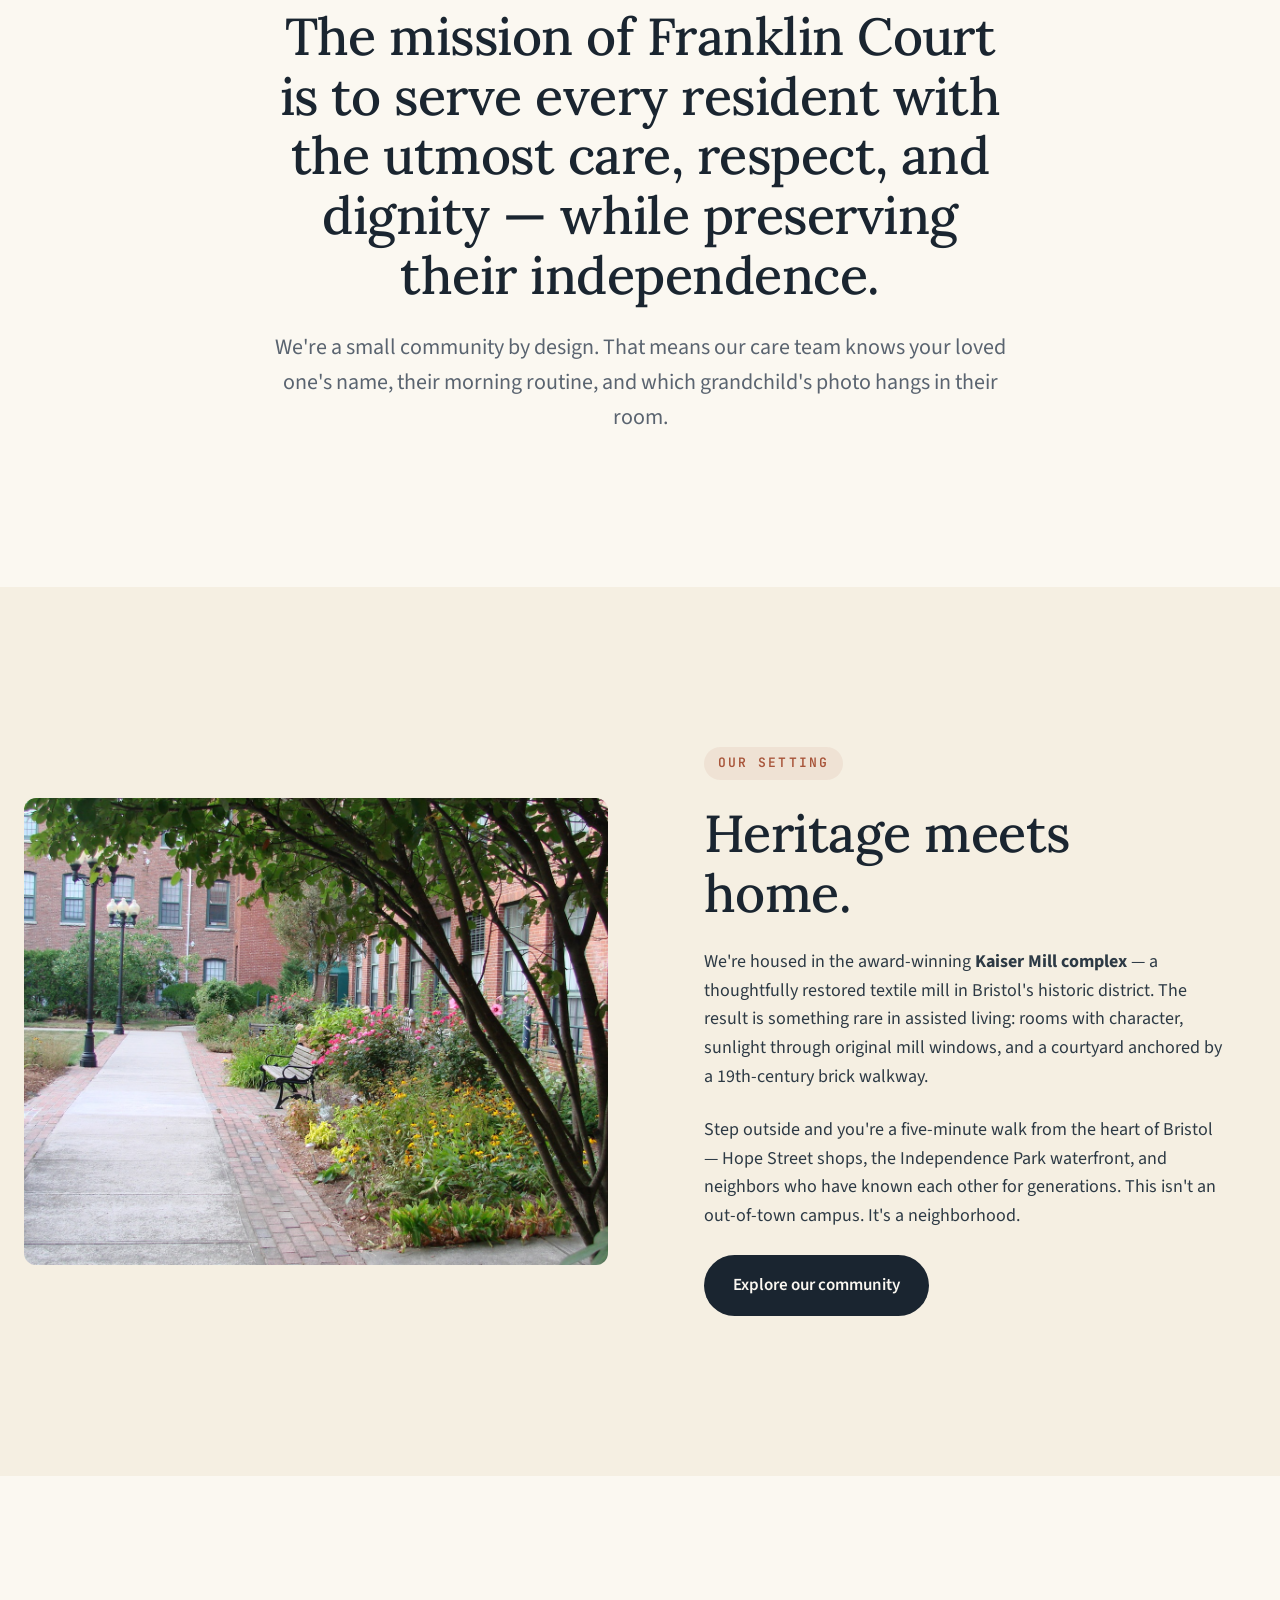
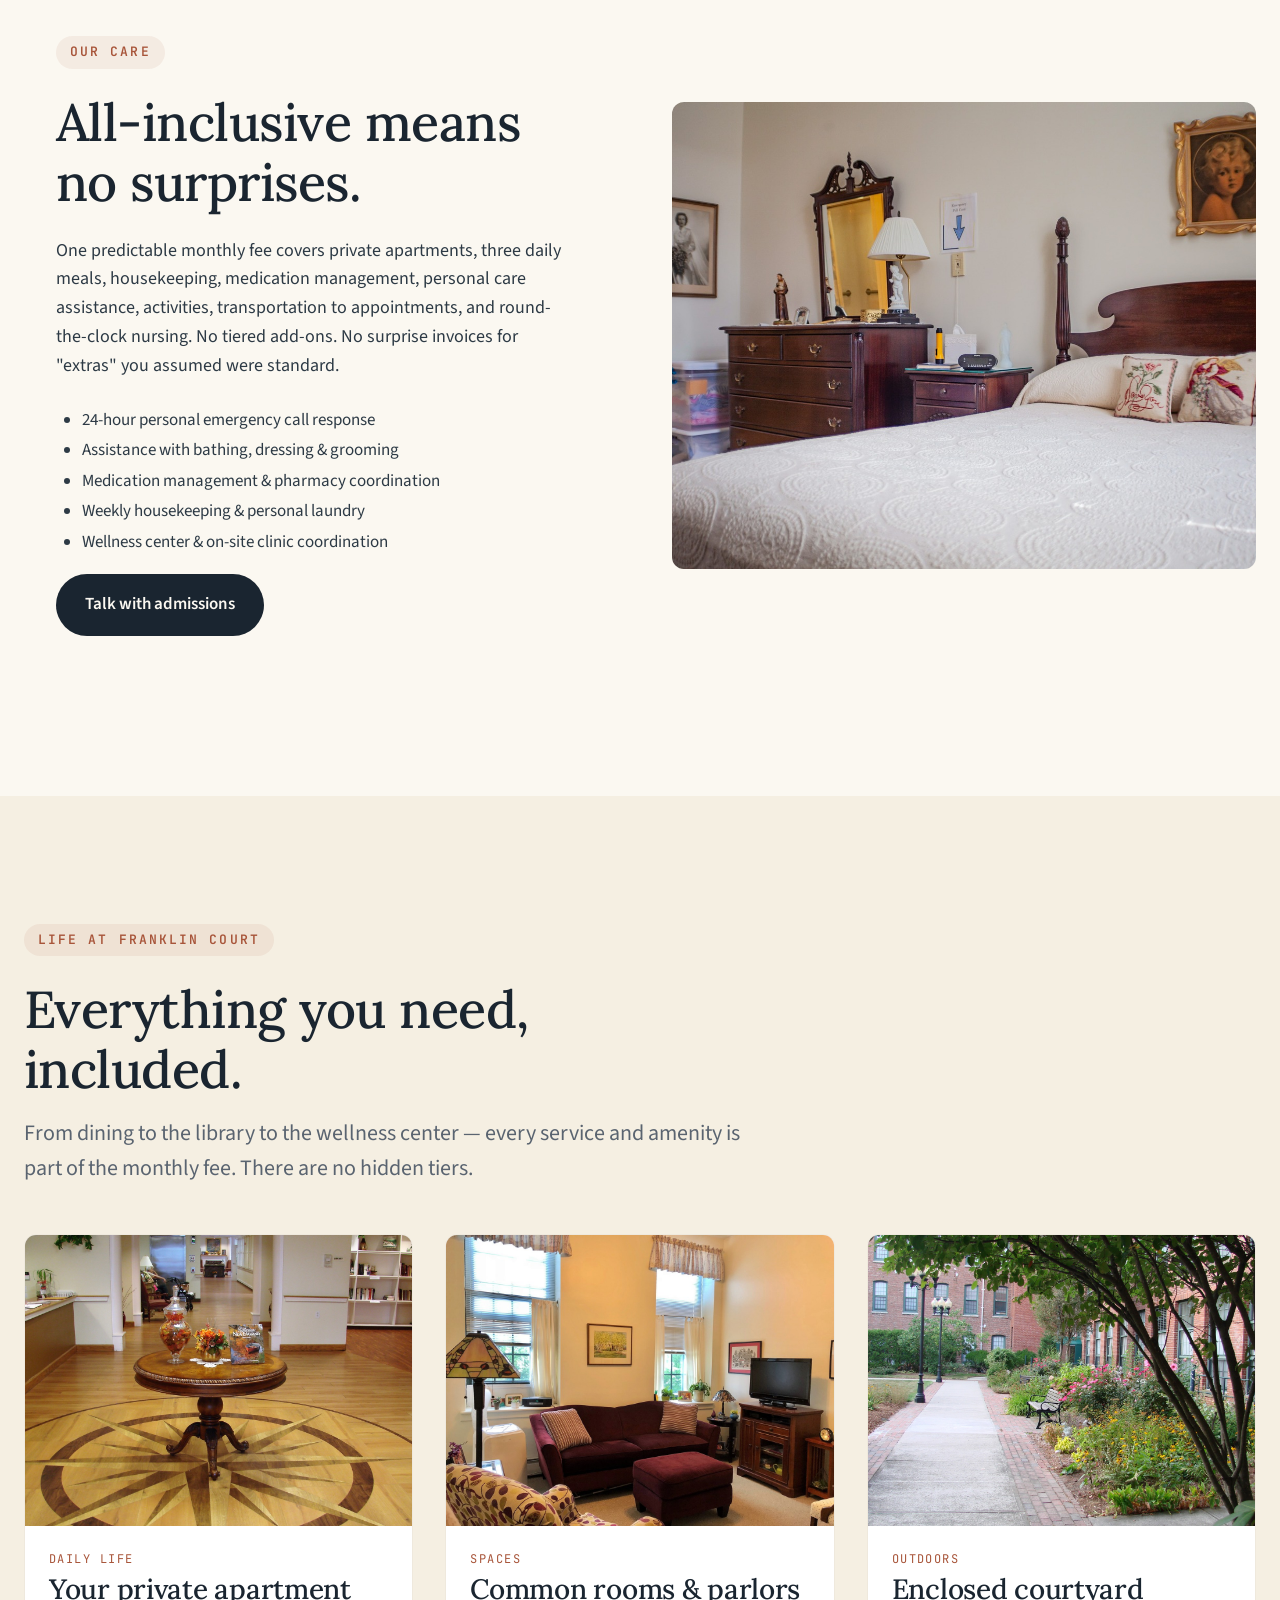
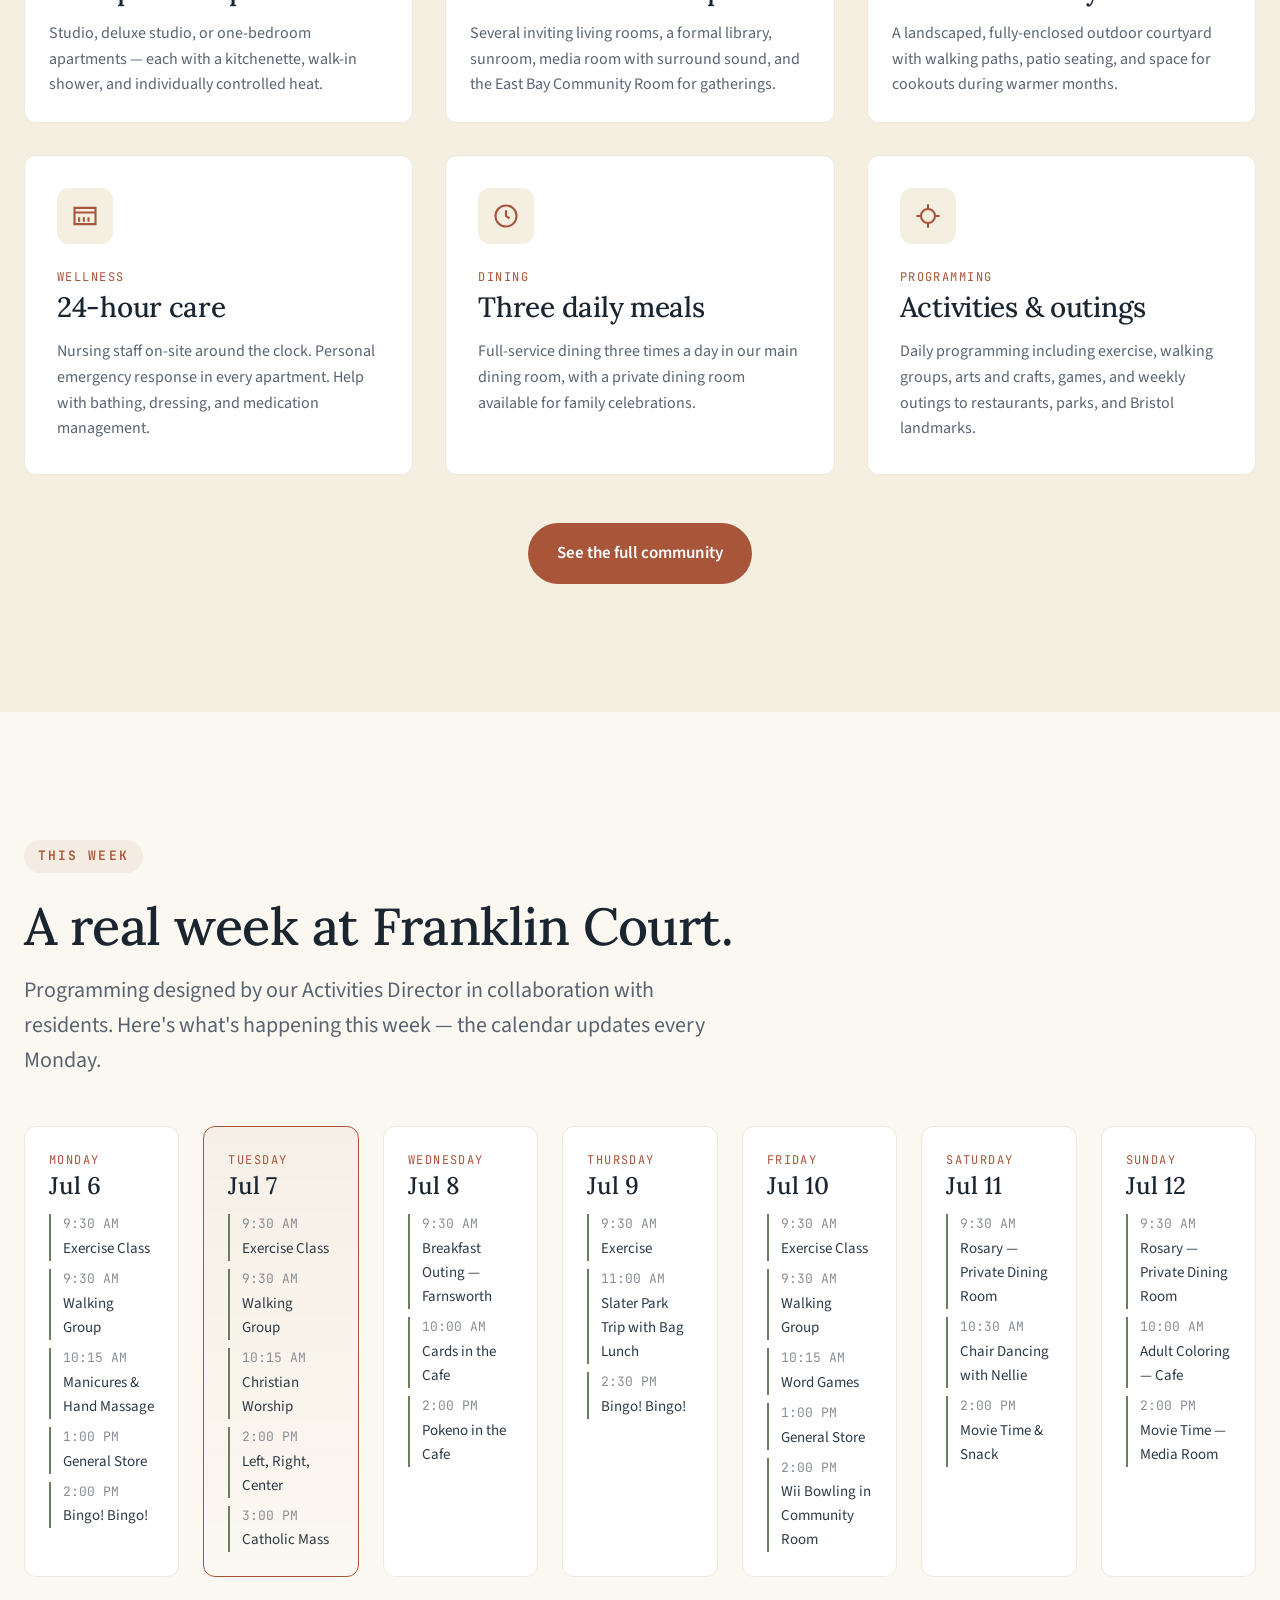
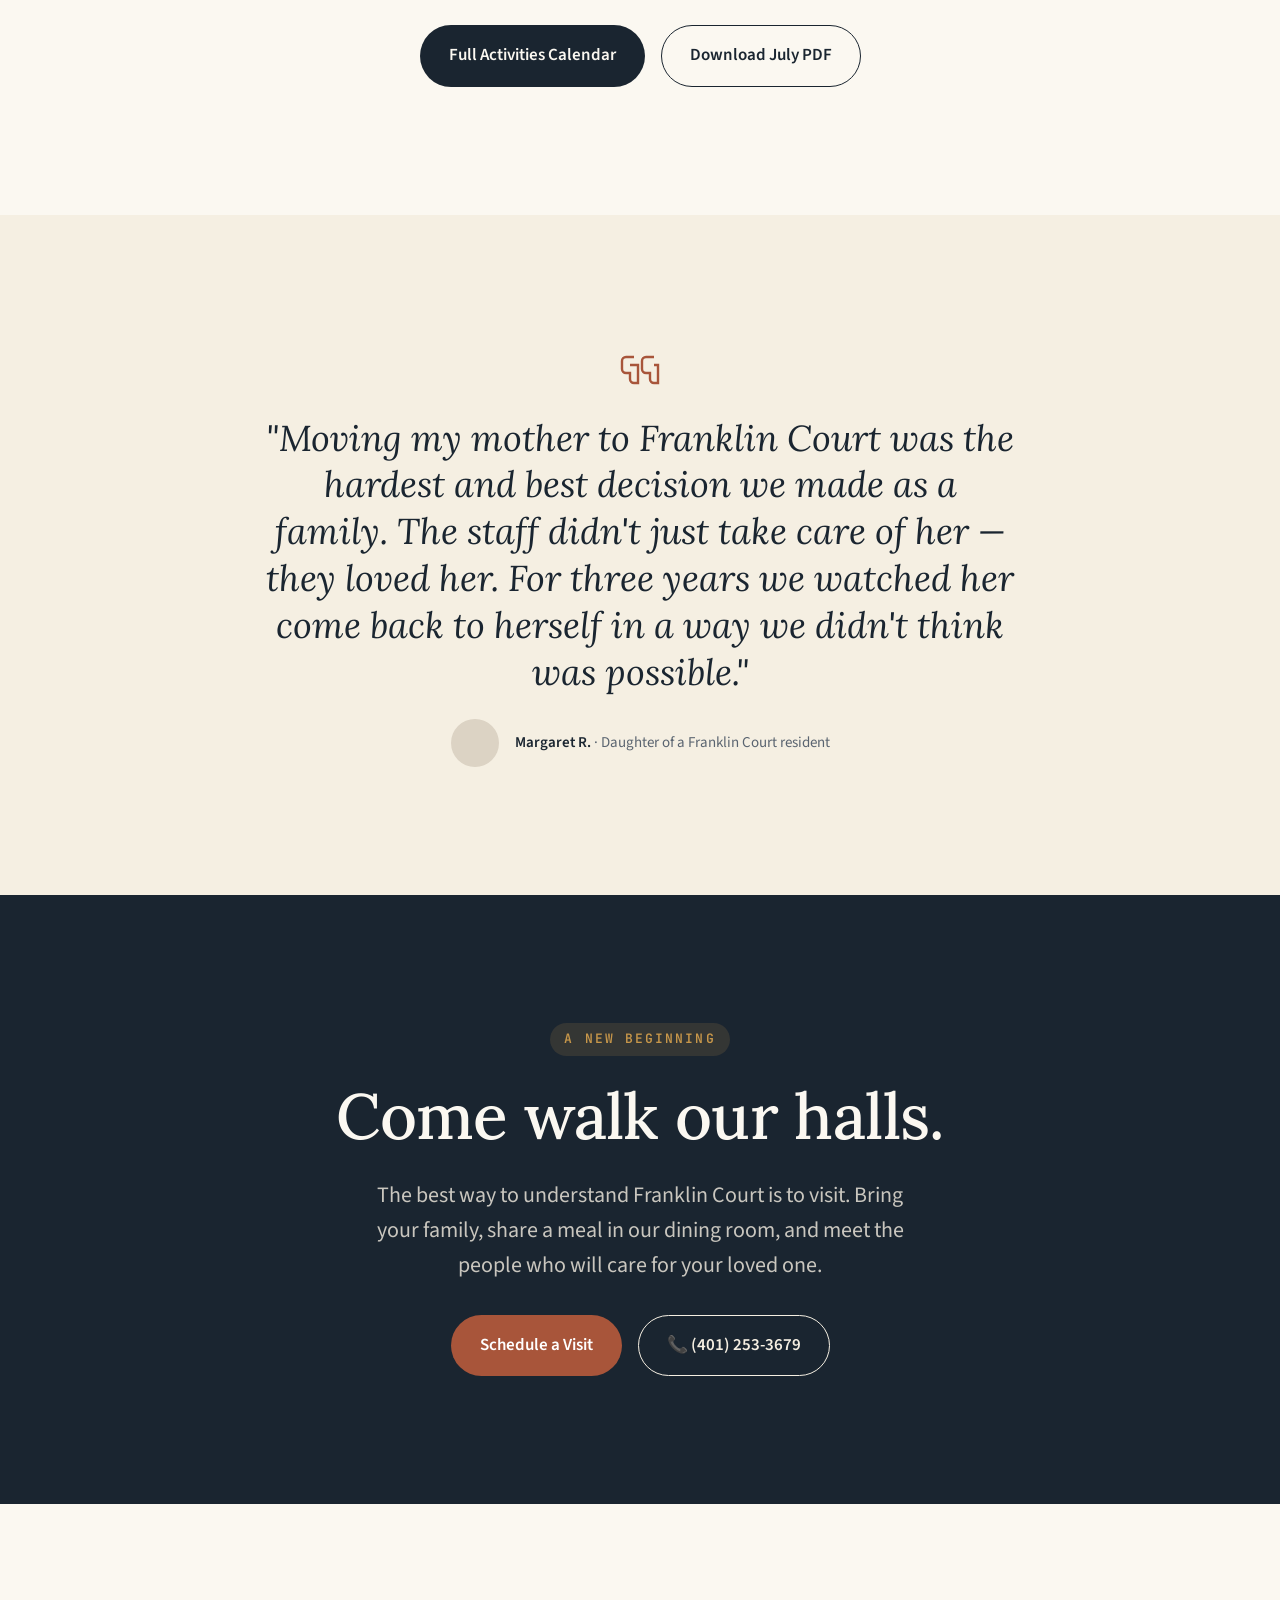
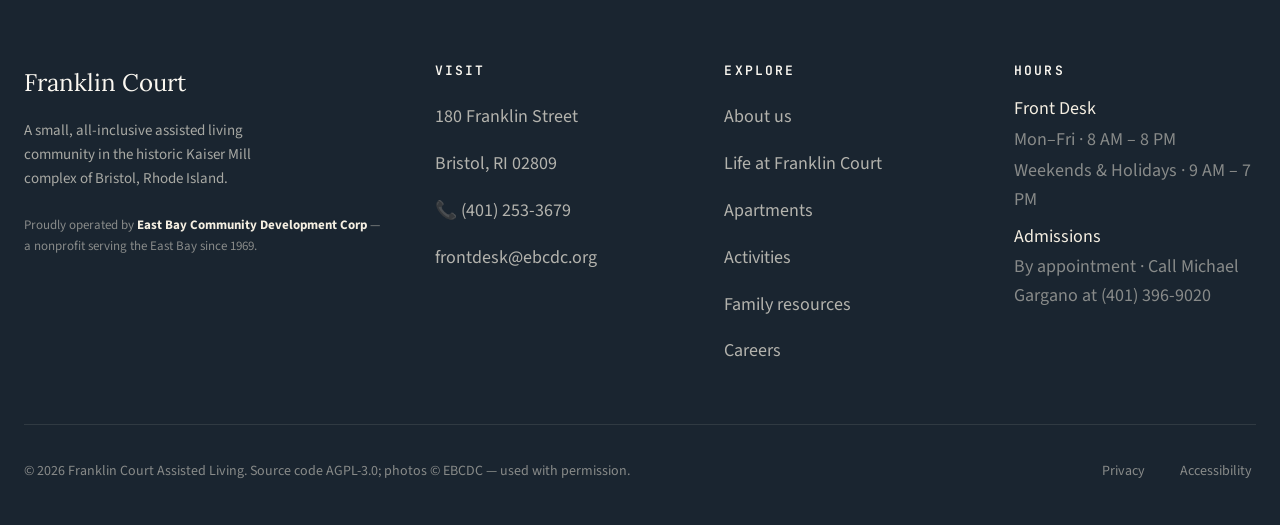
==== commit b0d4a080: "Fix header brand link to navigate to homepage from text Root-absolute href="/" broke on GitHub Pages" ====
--- a/index.html
+++ b/index.html
@@ -35,14 +35,14 @@
     </div>
 
     <div class="container nav">
-      <a href="/" class="brand" aria-label="Franklin Court Assisted Living">
+      <a href="index.html" class="brand" aria-label="Franklin Court Assisted Living">
         <span class="brand-mark">F</span>
         <span class="brand-text">Franklin Court<small>Assisted Living · Bristol RI</small></span>
       </a>
 
       <nav aria-label="Primary">
         <ul class="nav-links">
-          <li><a class="nav-link is-active" href="/">Home</a></li>
+          <li><a class="nav-link is-active" href="index.html">Home</a></li>
           <li><a class="nav-link" href="about.html">About</a></li>
           <li><a class="nav-link" href="life-at.html">Life at Franklin Court</a></li>
           <li><a class="nav-link" href="apartments.html">Apartments</a></li>
@@ -62,7 +62,7 @@
   <div class="mobile-menu" id="mobileMenu" role="dialog" aria-label="Menu">
     <button class="mobile-menu-close" id="mobileClose" aria-label="Close menu">✕</button>
     <ul>
-      <li><a href="/">Home</a></li>
+      <li><a href="index.html">Home</a></li>
       <li><a href="about.html">About</a></li>
       <li><a href="life-at.html">Life at Franklin Court</a></li>
       <li><a href="apartments.html">Apartments</a></li>
--- a/css/main.css
+++ b/css/main.css
@@ -185,6 +185,7 @@
   letter-spacing: -0.02em;
   color: var(--c-ink);
   text-decoration: none;
+  min-height: 44px; /* WCAG 2.5.5 touch target */
 }
 .brand-mark {
   width: 44px;
@@ -199,16 +200,19 @@
   font-weight: 500;
   letter-spacing: -0.04em;
 }
-.brand-text { line-height: 1; }
+.brand-text { line-height: 1.2; }
 .brand-text small {
   display: block;
   font-family: var(--f-body);
   font-size: 0.625rem;
   font-weight: 600;
-  letter-spacing: 0.18em;
+  letter-spacing: 0.14em; /* was 0.18em — reduced to limit tagline overflow at mid widths */
+  line-height: 1.4; /* prevent glyph clipping from line-height:1 */
   text-transform: uppercase;
   color: var(--c-slate);
   margin-top: 4px;
+  max-width: 100%;
+  overflow-wrap: anywhere;
 }
 @media (max-width: 600px) {
   .brand-mark { width: 38px; height: 38px; font-size: 1.25rem; }
@@ -279,6 +283,24 @@
 }
 @media (min-width: 880px) { .nav-toggle { display: none; } }
 
+/* On mobile the desktop CTA lives in the slide-out menu instead — hide it
+   here so the hamburger has room. Keep CTAs reachable on every page
+   (footer has its own CTA + tour link in the body where relevant). */
+.nav-cta { display: none; }
+@media (min-width: 880px) { .nav-cta { display: inline-flex; } }
+
+/* Mobile menu link rows: full-bleed tappable targets (iOS 44px guideline). */
+.mobile-menu li { margin: 0; }
+.mobile-menu a {
+  display: block;
+  padding: 14px 0;
+  font-size: 1.5rem;
+  border-bottom: 1px solid var(--c-line-soft);
+}
+/* Topbar should hide earlier than 600px on truly small screens so the
+   hero starts immediately below the nav without wasted vertical space. */
+@media (max-width: 720px) { .topbar { display: none; } }
+
 .mobile-menu {
   position: fixed;
   inset: 0;
@@ -290,16 +312,44 @@
   gap: var(--sp-3);
   transform: translateY(-100%);
   transition: transform var(--t-base) var(--ease);
-}
-.mobile-menu.is-open { transform: translateY(0); }
+  visibility: hidden;
+  pointer-events: none;
+  overflow-y: auto;
+  -webkit-overflow-scrolling: touch;
+}
+.mobile-menu.is-open {
+  transform: translateY(0);
+  visibility: visible;
+  pointer-events: auto;
+}
+@media (prefers-reduced-motion: reduce) {
+  .mobile-menu { transition: none; }
+}
 .mobile-menu-close {
   align-self: flex-end;
+  flex: 0 0 auto;
+  display: grid;
+  place-items: center;
   background: transparent;
   border: 1px solid var(--c-line);
   border-radius: var(--r-sm);
   width: 44px;
+  min-width: 44px;
   height: 44px;
+  min-height: 44px;
+  padding: 0;
+  line-height: 1;
   font-size: 1.5rem;
+  color: var(--c-ink);
+  /* Keep outline visible even when parent uses overflow-y: auto */
+  overflow: visible;
+}
+/* Explicit keyboard focus indicator for drawer close (WCAG 2.4.7) */
+.mobile-menu-close:focus-visible {
+  outline: 3px solid var(--c-gold);
+  outline-offset: 3px;
+  border-color: var(--c-gold);
+  box-shadow: 0 0 0 1px var(--c-paper), 0 0 0 4px rgba(198, 150, 74, 0.35);
 }
 .mobile-menu ul { list-style: none; padding: 0; margin: var(--sp-4) 0; }
 .mobile-menu li { margin: var(--sp-3) 0; }
@@ -319,7 +369,15 @@
   gap: var(--sp-3);
   flex-wrap: wrap;
 }
-.topbar a { color: var(--c-paper); font-weight: 600; text-decoration: none; }
+.topbar a {
+  color: var(--c-paper);
+  font-weight: 600;
+  text-decoration: none;
+  display: inline-flex;
+  align-items: center;
+  min-height: 44px;
+  padding: 0 4px;
+}
 .topbar a:hover { color: var(--c-gold); }
 .topbar-meta {
   display: flex;
@@ -535,7 +593,15 @@
 }
 .card:hover .card-image img { transform: scale(1.04); }
 .card-body { padding: var(--sp-3); }
-.card-title { font-size: var(--fs-lg); margin-bottom: var(--sp-2); color: var(--c-ink); }
+.card-title {
+  font-size: var(--fs-lg);
+  margin-bottom: var(--sp-2);
+  color: var(--c-ink);
+  /* Long unbroken labels (emails, phones) were clipping inside overflow:hidden cards */
+  overflow-wrap: anywhere;
+  word-break: break-word;
+  max-width: 100%;
+}
 .card-meta {
   font-family: var(--f-mono);
   font-size: 0.75rem;
@@ -543,6 +609,21 @@
   letter-spacing: 0.12em;
   color: var(--c-accent);
   margin-bottom: 4px;
+}
+/* Most popular — apartment card CTA marker (14px for senior a11y; was 12px) */
+.most-popular {
+  display: inline-block;
+  font-family: var(--f-mono);
+  font-size: 14px;
+  font-weight: 600;
+  text-transform: uppercase;
+  letter-spacing: 0.12em;
+  color: var(--c-accent);
+  background: rgba(168, 85, 58, 0.1);
+  padding: 5px 12px;
+  border-radius: var(--r-pill);
+  line-height: 1.3;
+  max-width: 100%;
 }
 .card-text { color: var(--c-slate); font-size: 1rem; margin: 0; }
 
@@ -718,9 +799,22 @@
   font-weight: 600;
 }
 .footer-col ul { list-style: none; padding: 0; margin: 0; }
-.footer-col li { margin-bottom: 6px; }
-.footer-col a { color: rgba(245, 239, 226, 0.7); text-decoration: none; }
+.footer-col li { margin-bottom: 2px; }
+.footer-col a {
+  color: rgba(245, 239, 226, 0.7);
+  text-decoration: none;
+  display: inline-flex;
+  align-items: center;
+  min-height: 44px; /* WCAG 2.5.5 — footer text links were ~20-25px tall */
+  padding: 8px 0;
+}
 .footer-col a:hover { color: var(--c-gold); }
+.footer-bottom a {
+  display: inline-flex;
+  align-items: center;
+  min-height: 44px;
+  padding: 8px 4px;
+}
 
 .footer-bottom {
   margin-top: var(--sp-5);
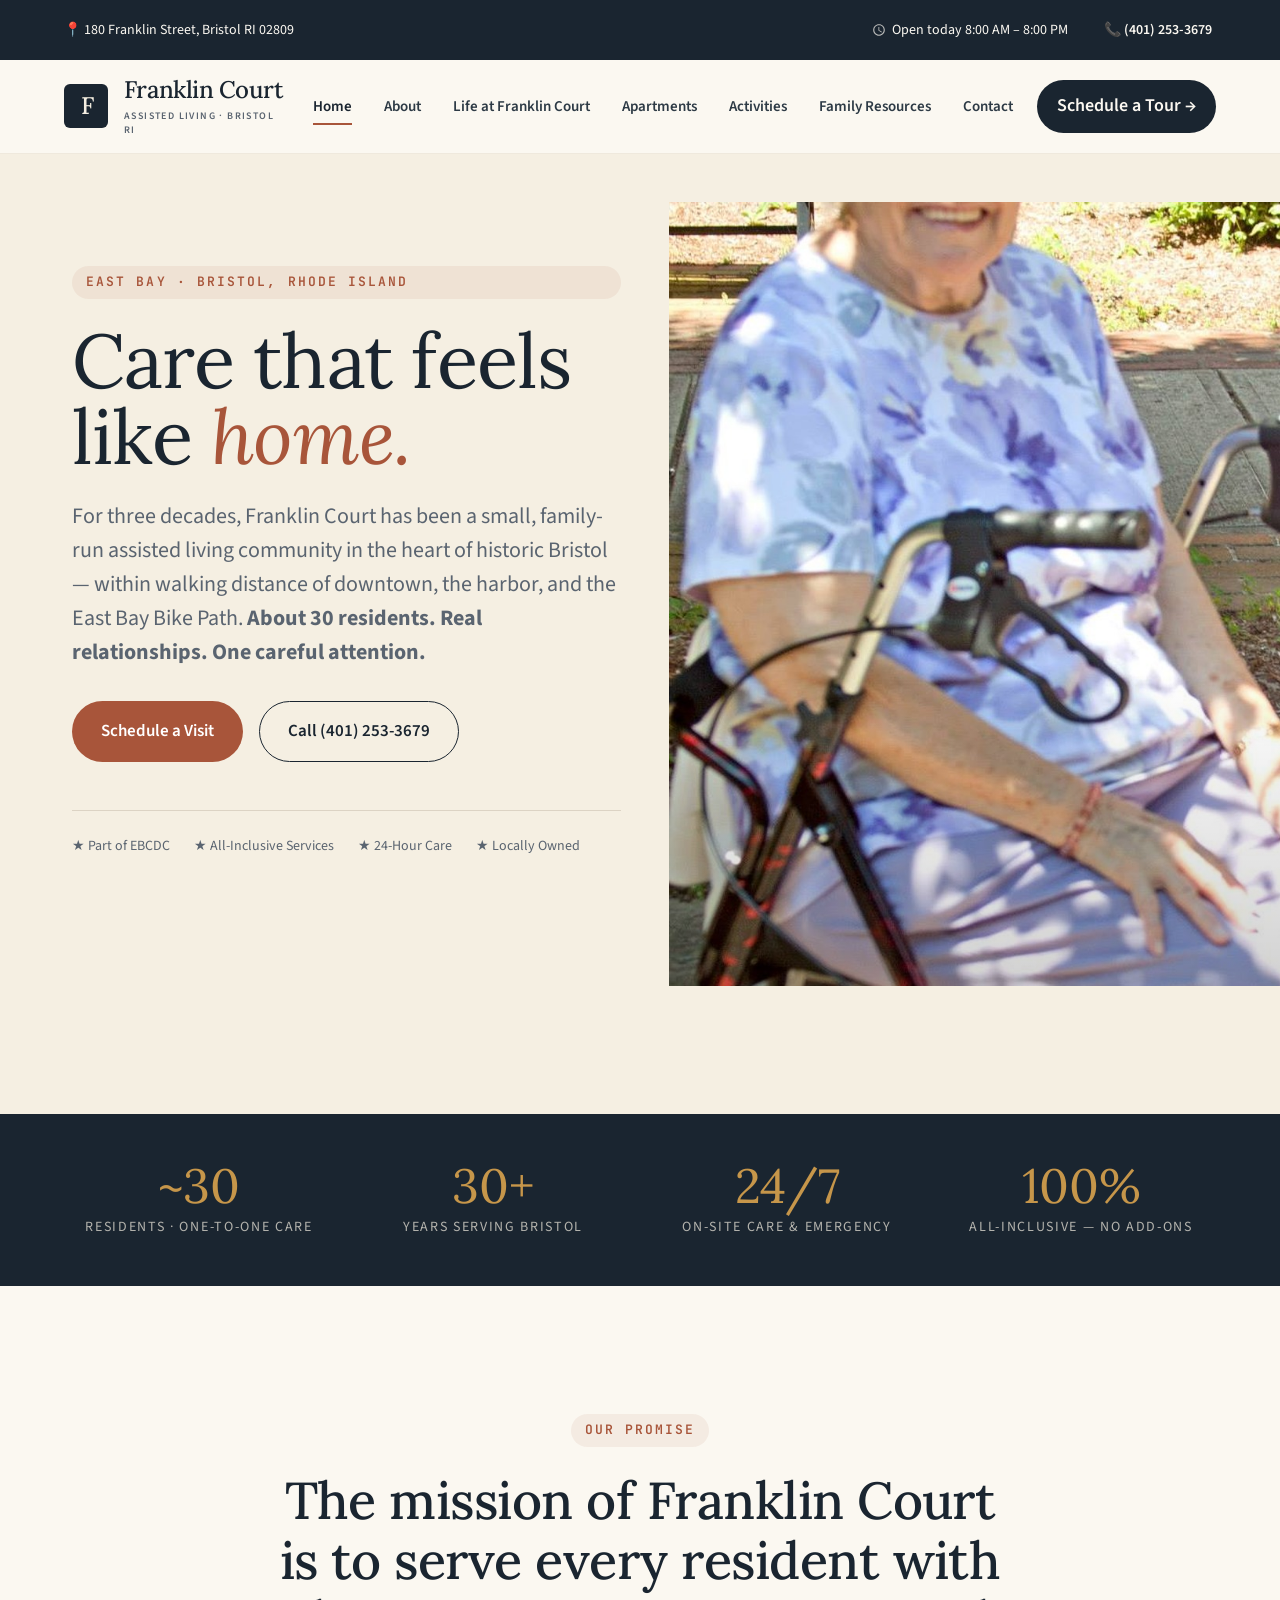
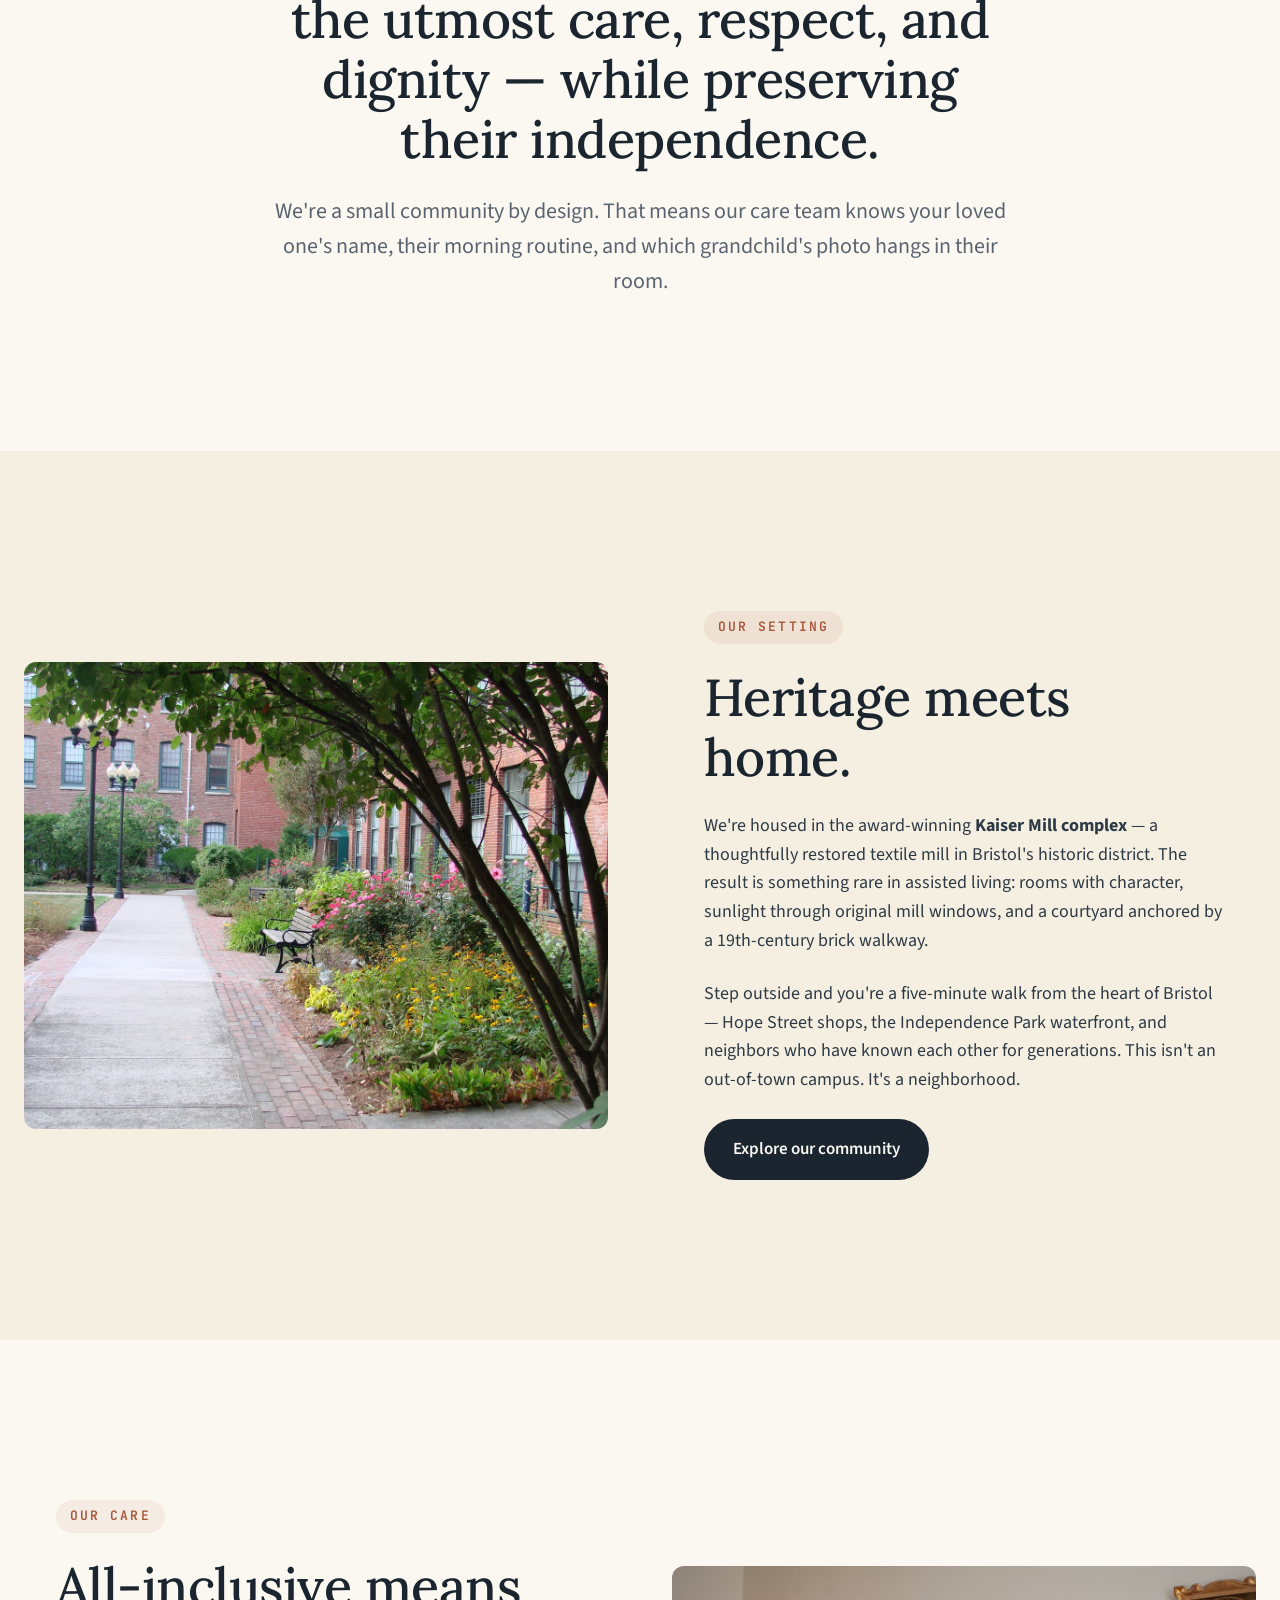
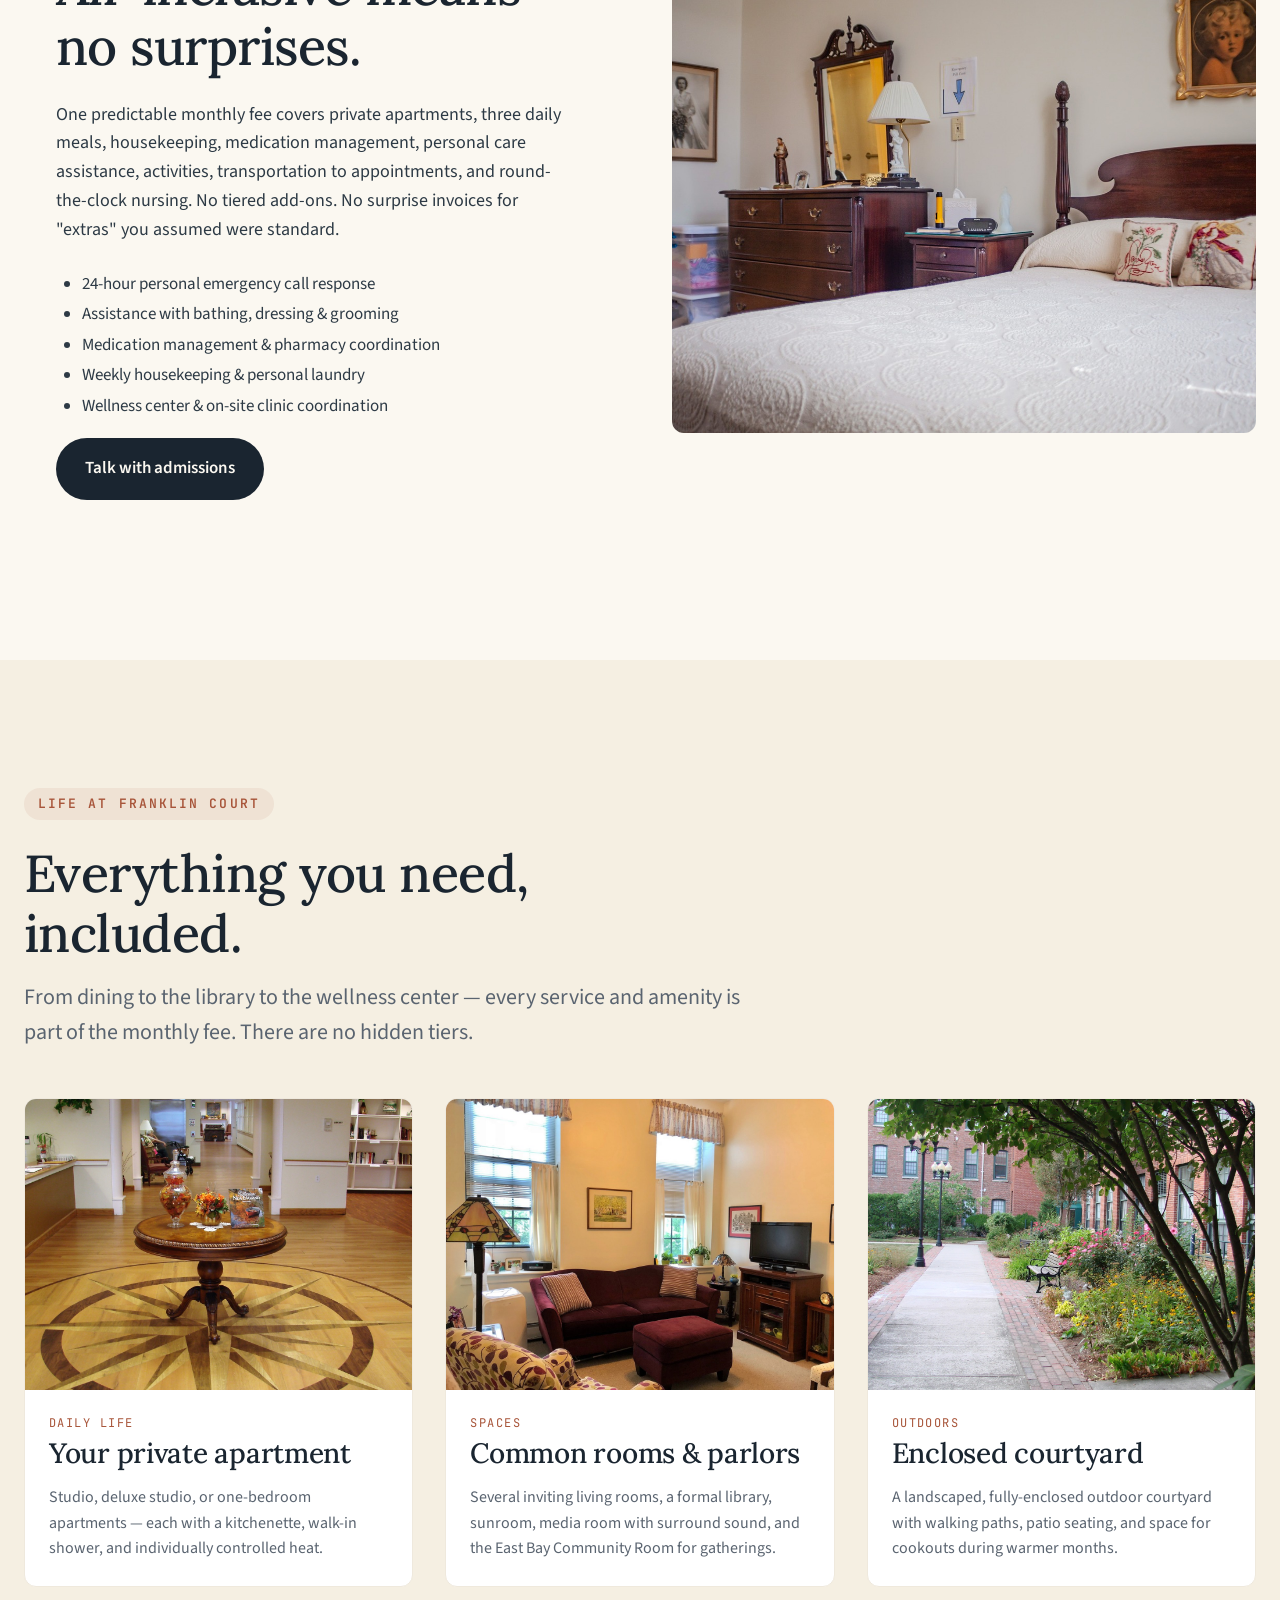
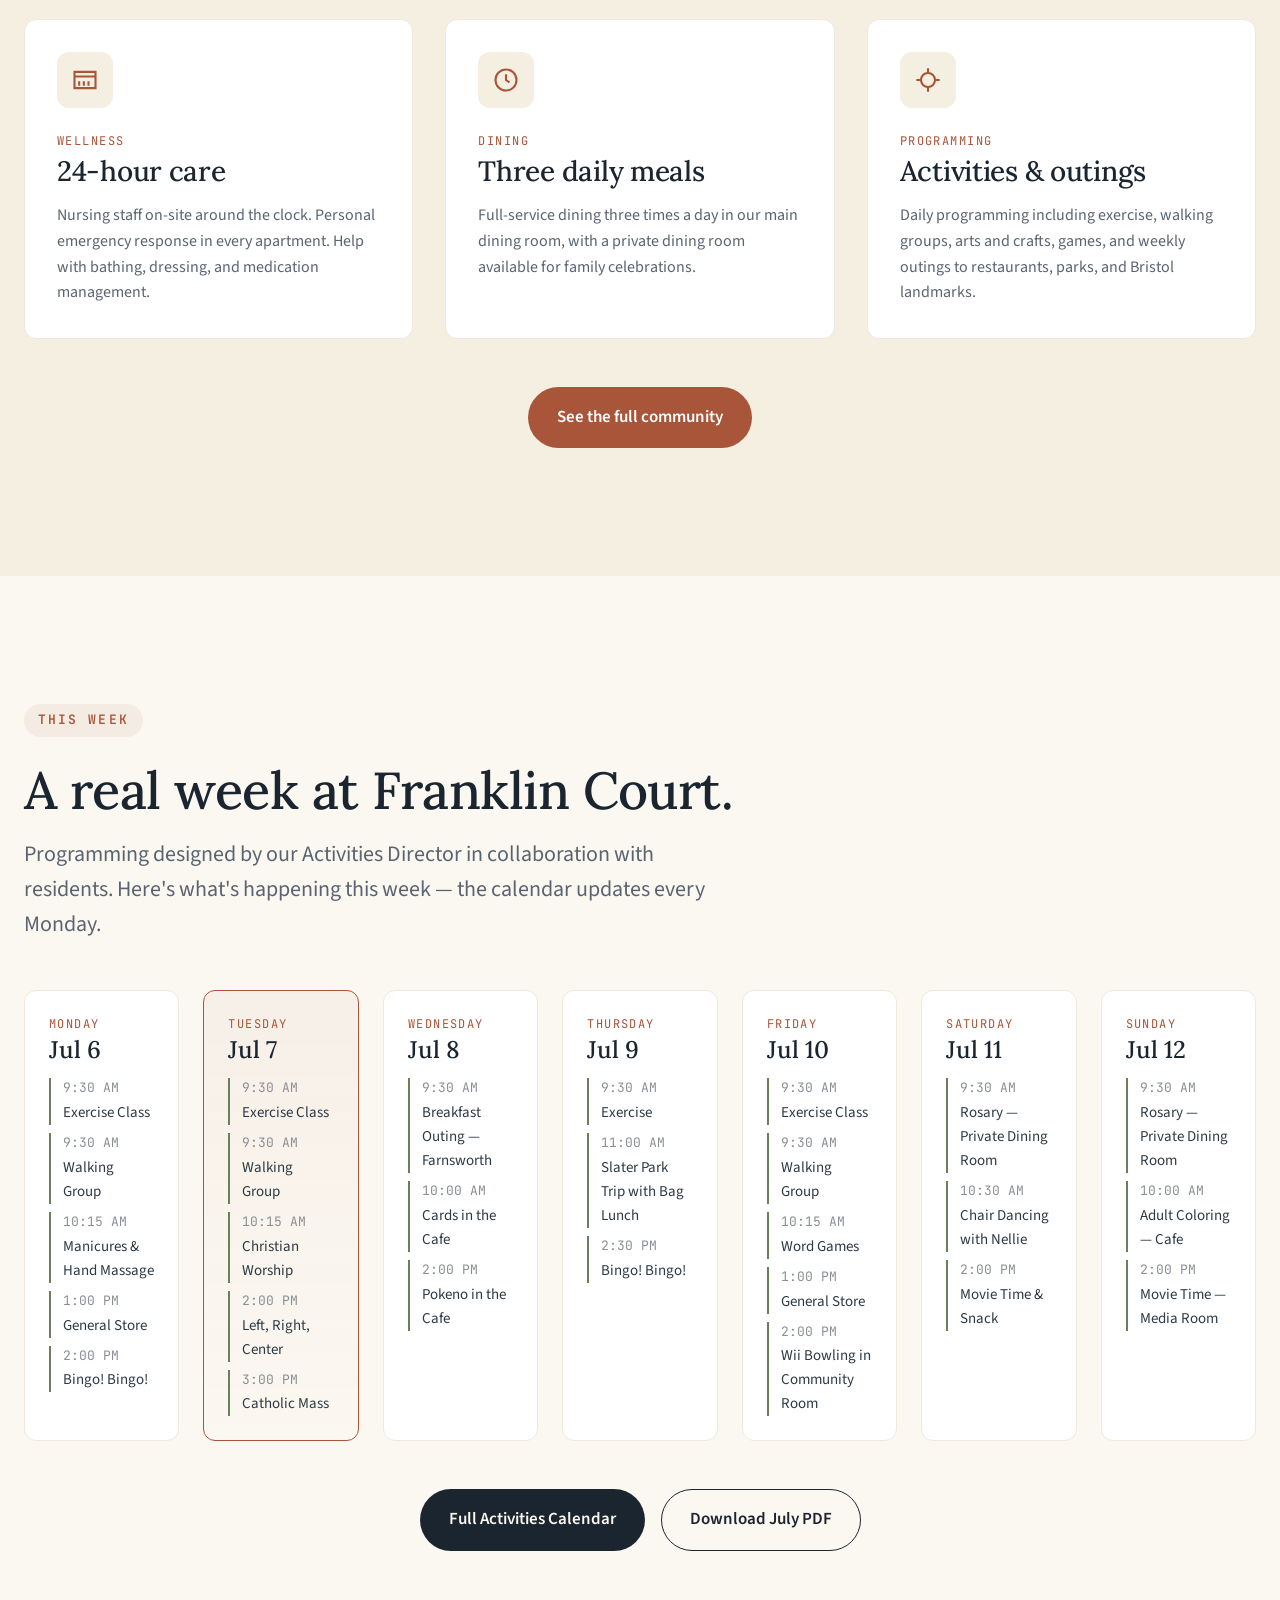
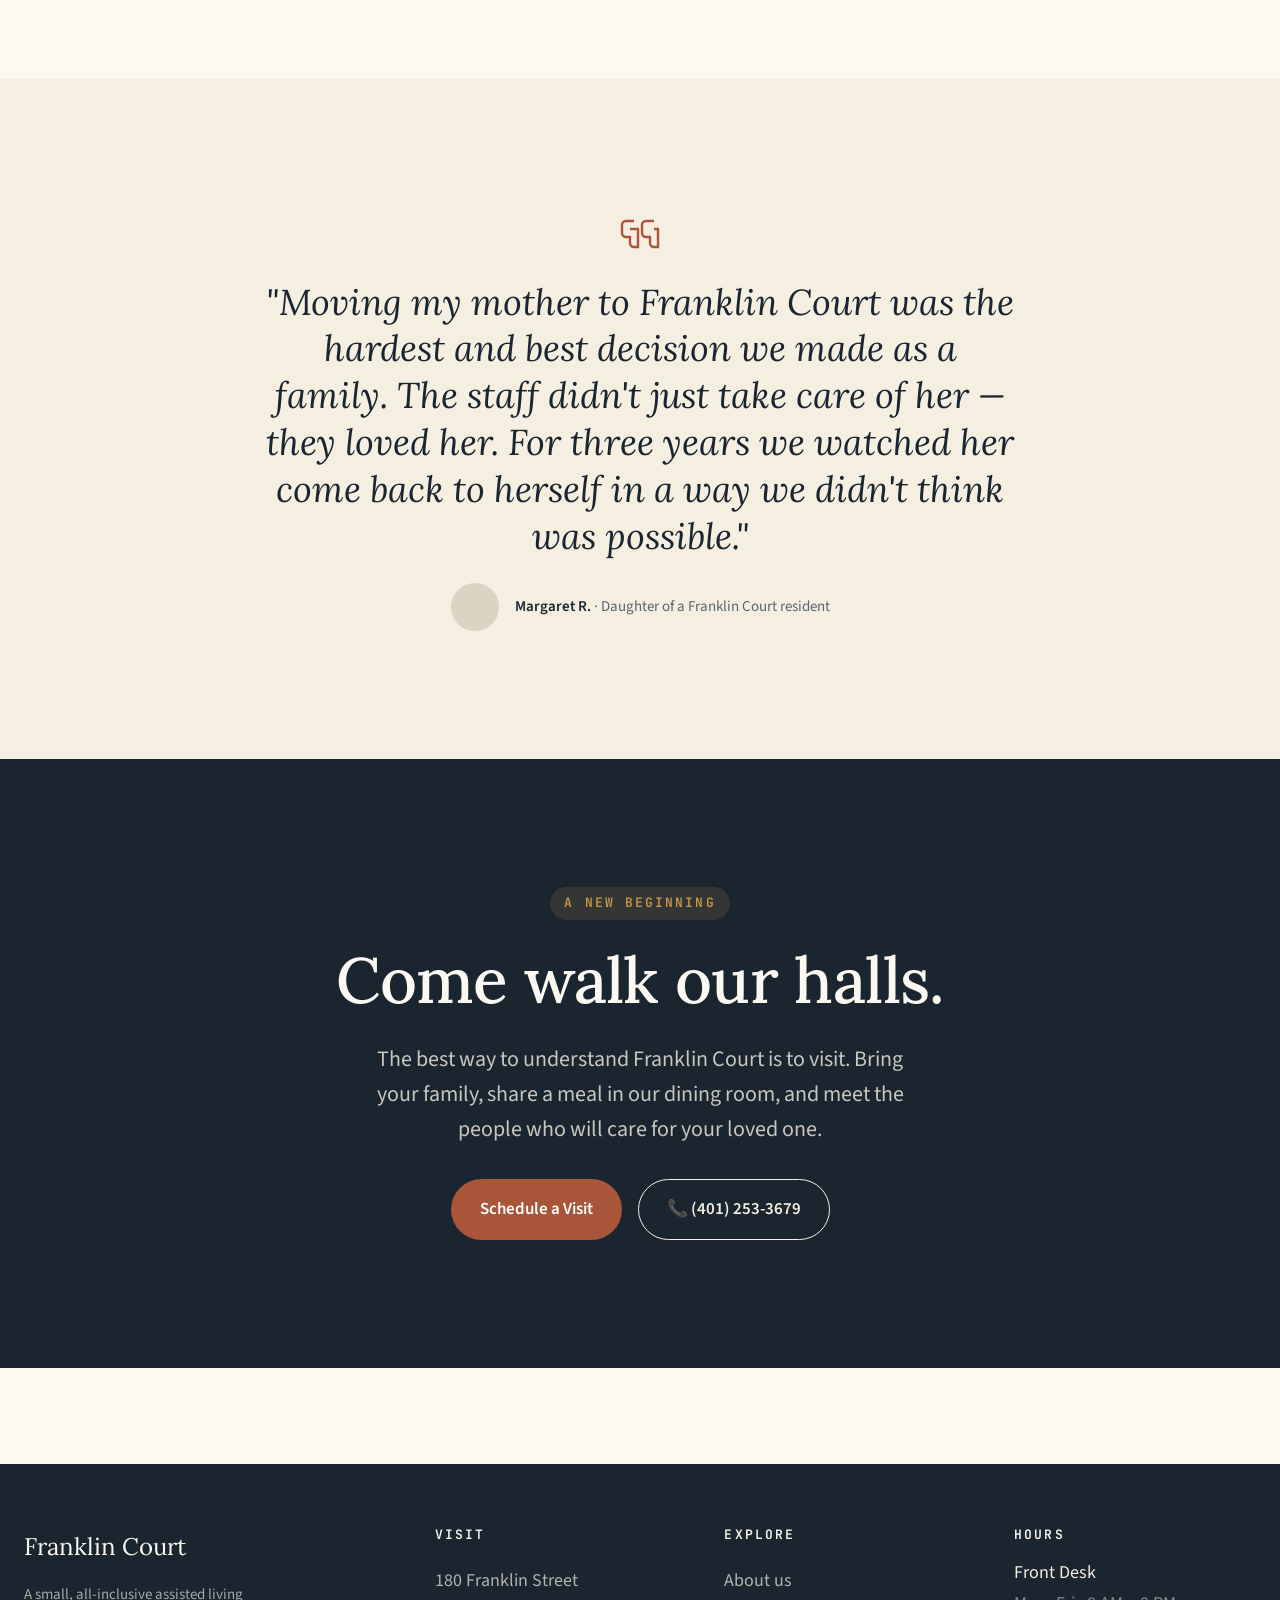
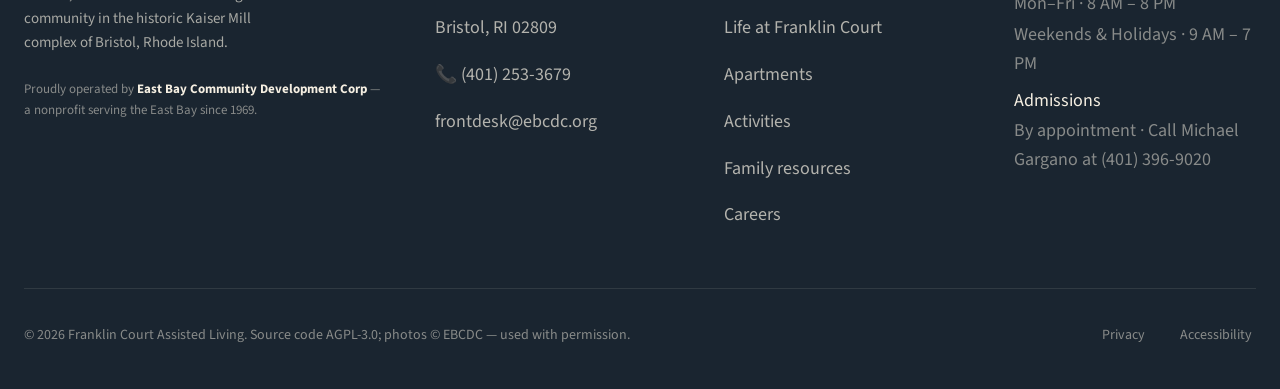
==== commit 70e7dd46: "Replace hard '30 residents' with '~30' / 'About 30' site-wide Franklin Court has about 30 residents," ====
--- a/index.html
+++ b/index.html
@@ -82,7 +82,7 @@
           <span class="eyebrow">East Bay · Bristol, Rhode Island</span>
           <h1>Care that feels<br>like <em>home.</em></h1>
           <p class="hero-lede">
-            For three decades, Franklin Court has been a small, family-run assisted living community in the heart of historic Bristol — within walking distance of downtown, the harbor, and the East Bay Bike Path. <strong>30 residents. Real relationships. One careful attention.</strong>
+            For three decades, Franklin Court has been a small, family-run assisted living community in the heart of historic Bristol — within walking distance of downtown, the harbor, and the East Bay Bike Path. <strong>About 30 residents. Real relationships. One careful attention.</strong>
           </p>
           <div class="btn-row">
             <a href="tour.html" class="btn btn-primary">Schedule a Visit</a>
@@ -107,7 +107,7 @@
       <div class="container">
         <div class="stats-grid">
           <div>
-            <div class="stat-num">30</div>
+            <div class="stat-num">~30</div>
             <div class="stat-label">Residents · one-to-one care</div>
           </div>
           <div>
--- a/css/main.css
+++ b/css/main.css
@@ -172,7 +172,7 @@
   align-items: center;
   justify-content: space-between;
   gap: var(--sp-3);
-  padding: var(--sp-2) 0;
+  padding-block: var(--sp-2); /* keep .container's horizontal padding so brand isn't flush to viewport edge */
 }
 
 .brand {
@@ -199,6 +199,12 @@
   font-size: 1.5rem;
   font-weight: 500;
   letter-spacing: -0.04em;
+  /* Optical adjustment: Lora's "F" has its visual mass biased right
+     (the cross-bars carry more ink than the thin left stem). Bounding-box
+     centering from `place-items: center` places the glyph slightly left of
+     its optical center inside the box. Shifting the inner cell 3px right
+     via padding-left balances the optical mass. */
+  padding-left: 3px;
 }
 .brand-text { line-height: 1.2; }
 .brand-text small {
@@ -439,6 +445,7 @@
   position: relative;
   background: var(--c-cream);
   overflow: hidden;
+  padding-top: var(--sp-5); /* halved from section's var(--sp-7) to halve space above hero header */
 }
 .hero-grid {
   display: grid;
@@ -450,7 +457,7 @@
   .hero-grid { grid-template-columns: 1.1fr 1fr; }
 }
 .hero-text {
-  padding: var(--sp-6) var(--sp-3);
+  padding: var(--sp-4) var(--sp-3) var(--sp-6); /* top halved from sp-6 to sp-4; bottom + sides kept */
   display: flex;
   flex-direction: column;
   justify-content: center;
@@ -458,7 +465,7 @@
   margin: 0 auto;
 }
 @media (min-width: 900px) {
-  .hero-text { padding: var(--sp-8) var(--sp-5); margin: 0; max-width: none; }
+  .hero-text { padding: var(--sp-6) var(--sp-5) var(--sp-8); margin: 0; max-width: none; } /* top halved from sp-8 to sp-6; bottom + sides kept */
 }
 
 .eyebrow {
@@ -741,6 +748,63 @@
   margin-bottom: 2px;
 }
 
+/* -------------------- Activities calendar (activities.html .cal-*) -------------------- */
+.cal-grid {
+  display: grid;
+  grid-template-columns: 1fr;
+  gap: var(--sp-4);
+}
+@media (min-width: 700px) { .cal-grid { grid-template-columns: repeat(4, 1fr); } }
+@media (min-width: 1100px) { .cal-grid { grid-template-columns: repeat(7, 1fr); } }
+.cal-day {
+  background: var(--c-white);
+  border: 1px solid var(--c-line-soft);
+  border-radius: var(--r-md);
+  padding: var(--sp-3);
+}
+.cal-day-head {
+  display: flex;
+  flex-direction: column;
+  align-items: flex-start;
+  gap: 2px;
+  margin-bottom: var(--sp-2);
+}
+.cal-day-name {
+  font-family: var(--f-mono);
+  font-size: 0.75rem;
+  text-transform: uppercase;
+  letter-spacing: 0.12em;
+  color: var(--c-accent);
+}
+.cal-day-num {
+  font-family: var(--f-display);
+  font-size: 1.5rem;
+  font-weight: 500;
+  color: var(--c-ink);
+  line-height: 1;
+}
+.cal-events {
+  list-style: none;
+  padding: 0;
+  margin: 0;
+  display: flex;
+  flex-direction: column;
+  gap: 6px;
+  font-size: 0.9375rem;
+  color: var(--c-ink-soft);
+}
+.cal-events li {
+  padding-left: 0.625rem;
+  border-left: 2px solid var(--c-sage);
+}
+.cal-events li strong {
+  font-family: var(--f-mono);
+  font-size: 0.8125rem;
+  color: var(--c-stone);
+  display: block;
+  margin-bottom: 2px;
+}
+
 /* -------------------- Forms -------------------- */
 .form-row { margin-bottom: var(--sp-3); }
 .form-grid {
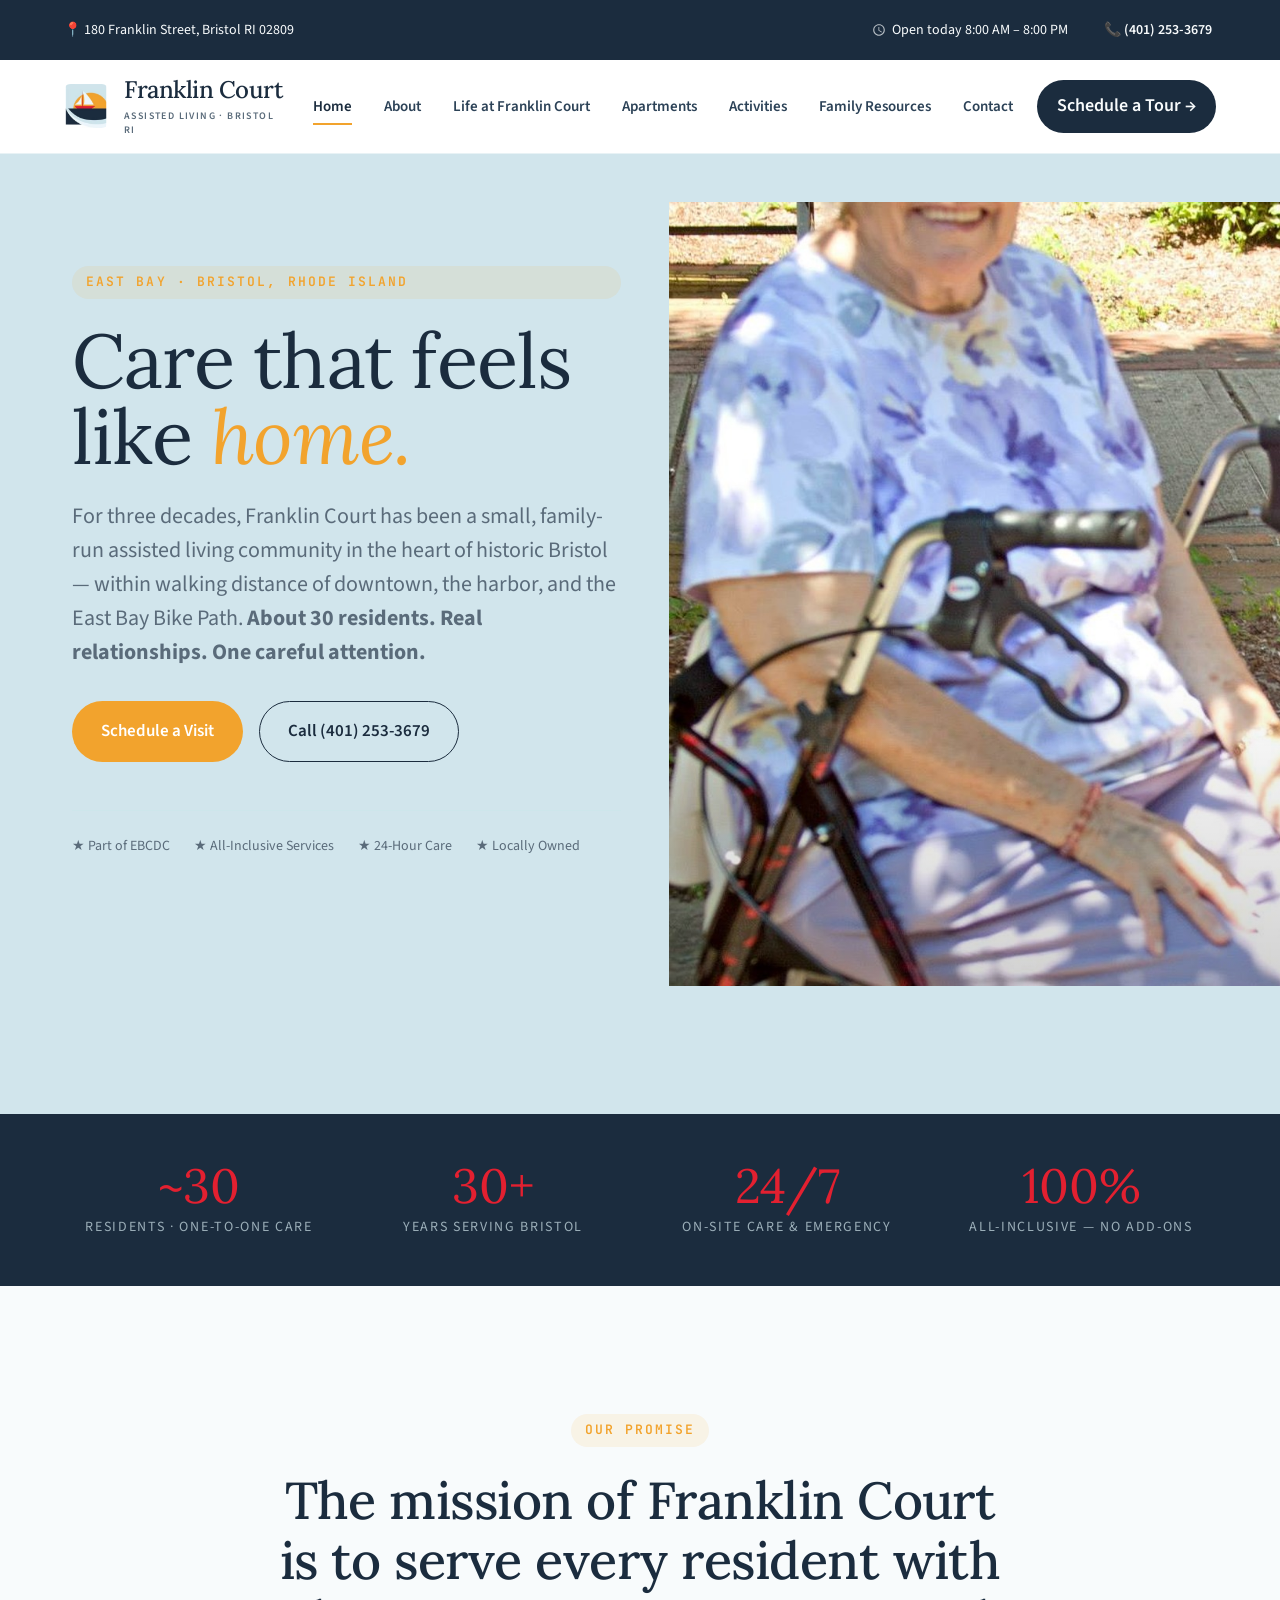
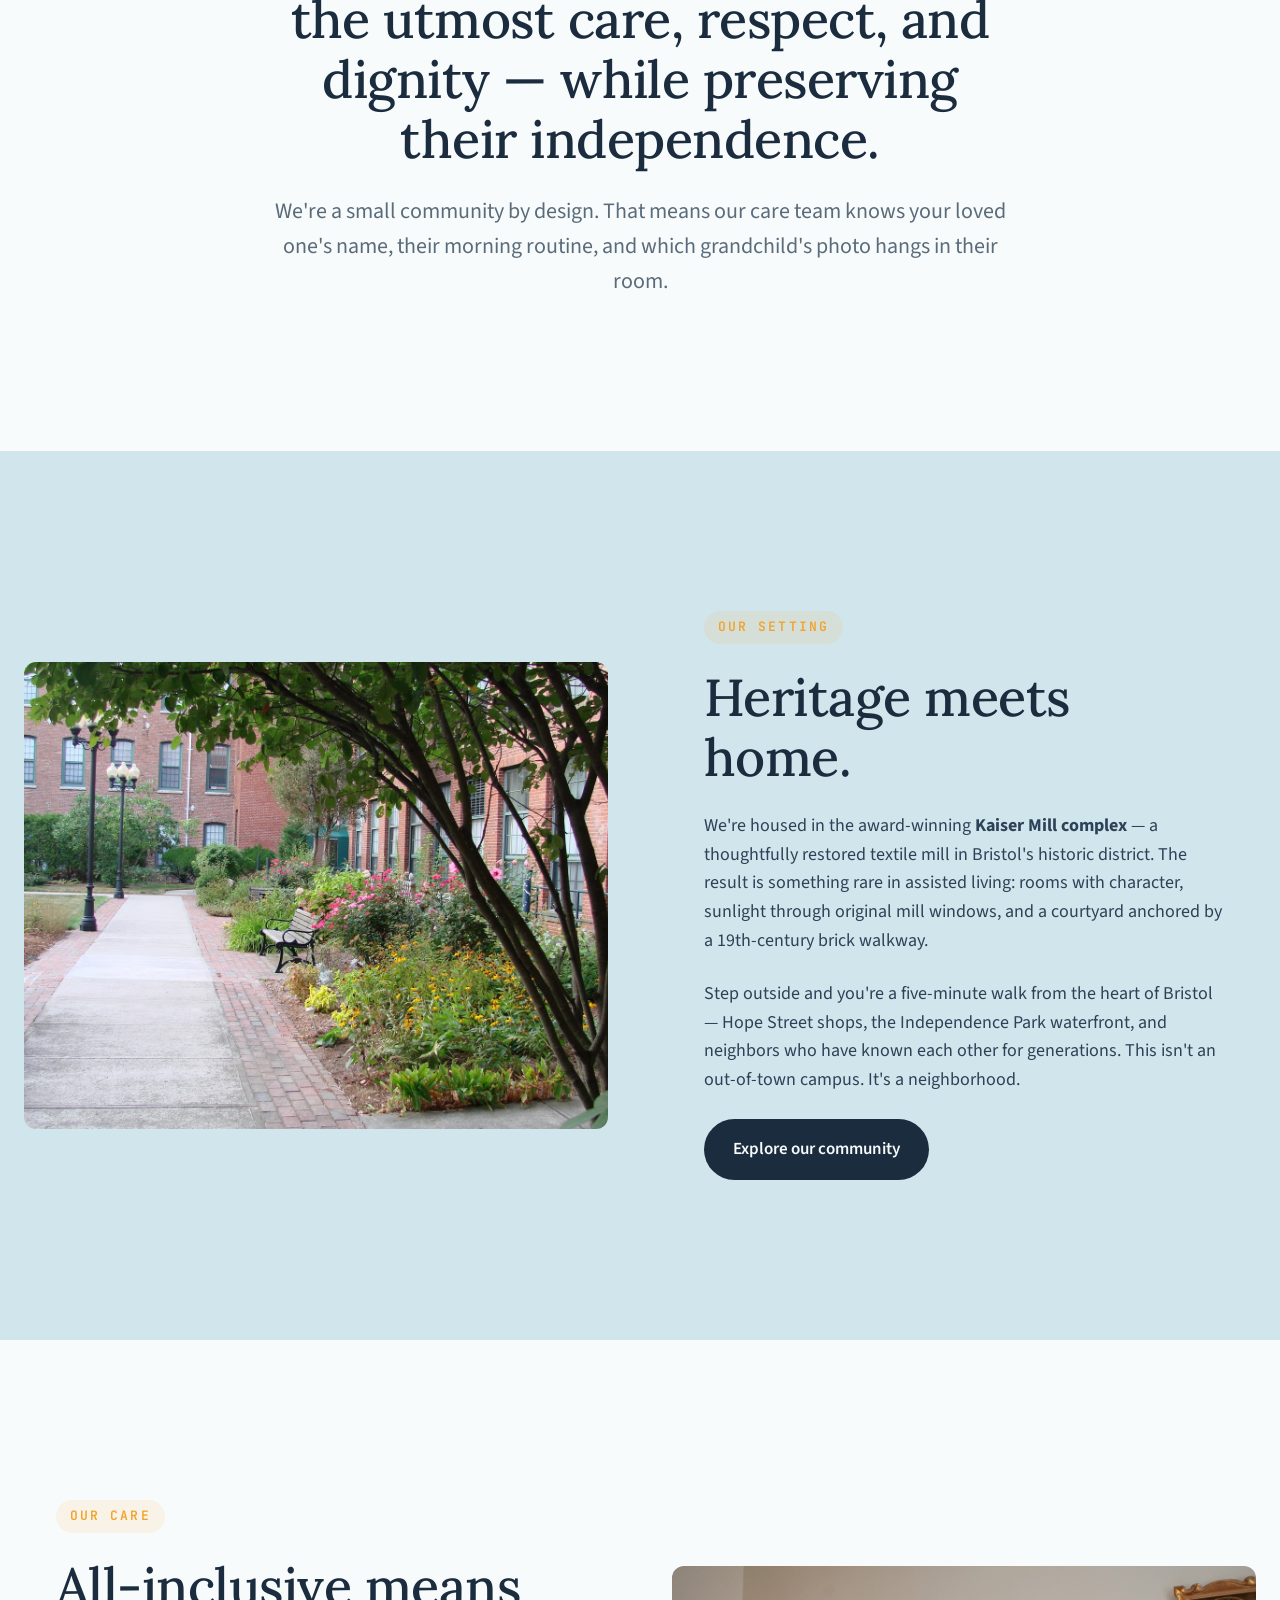
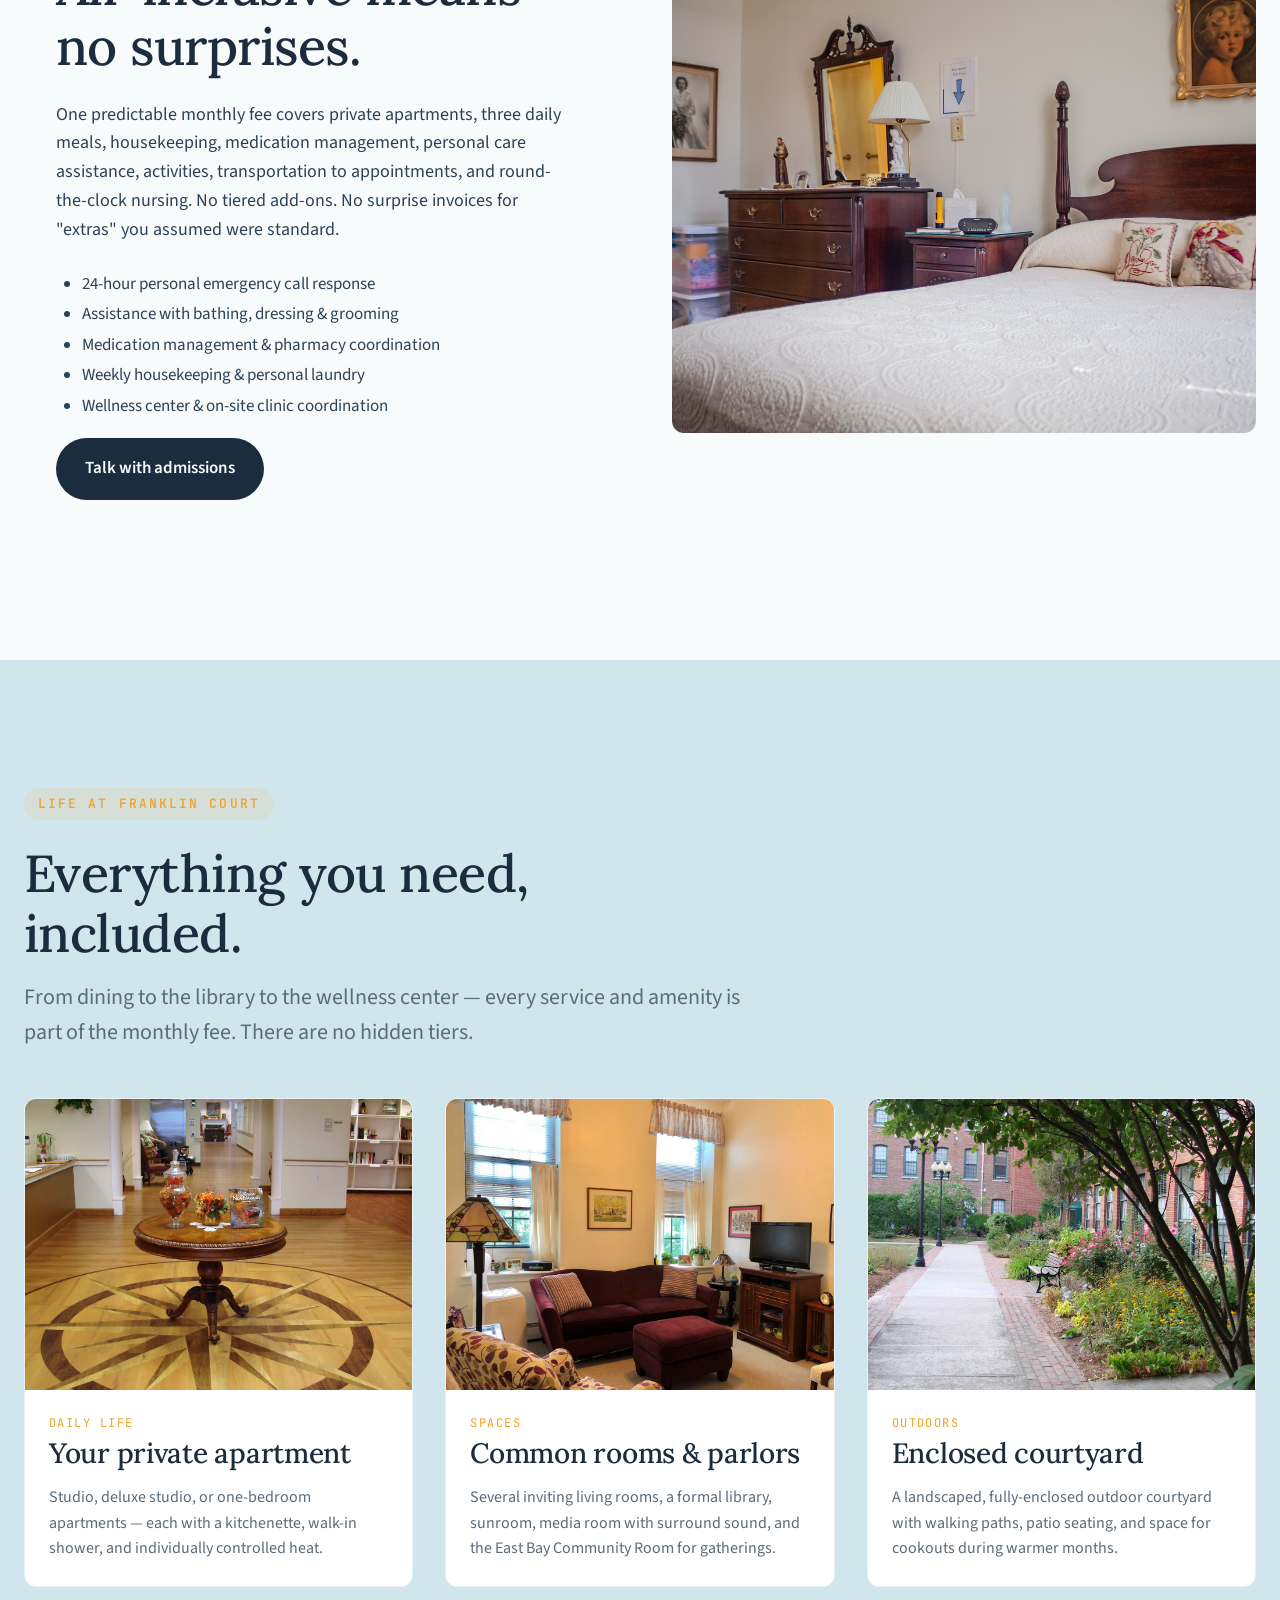
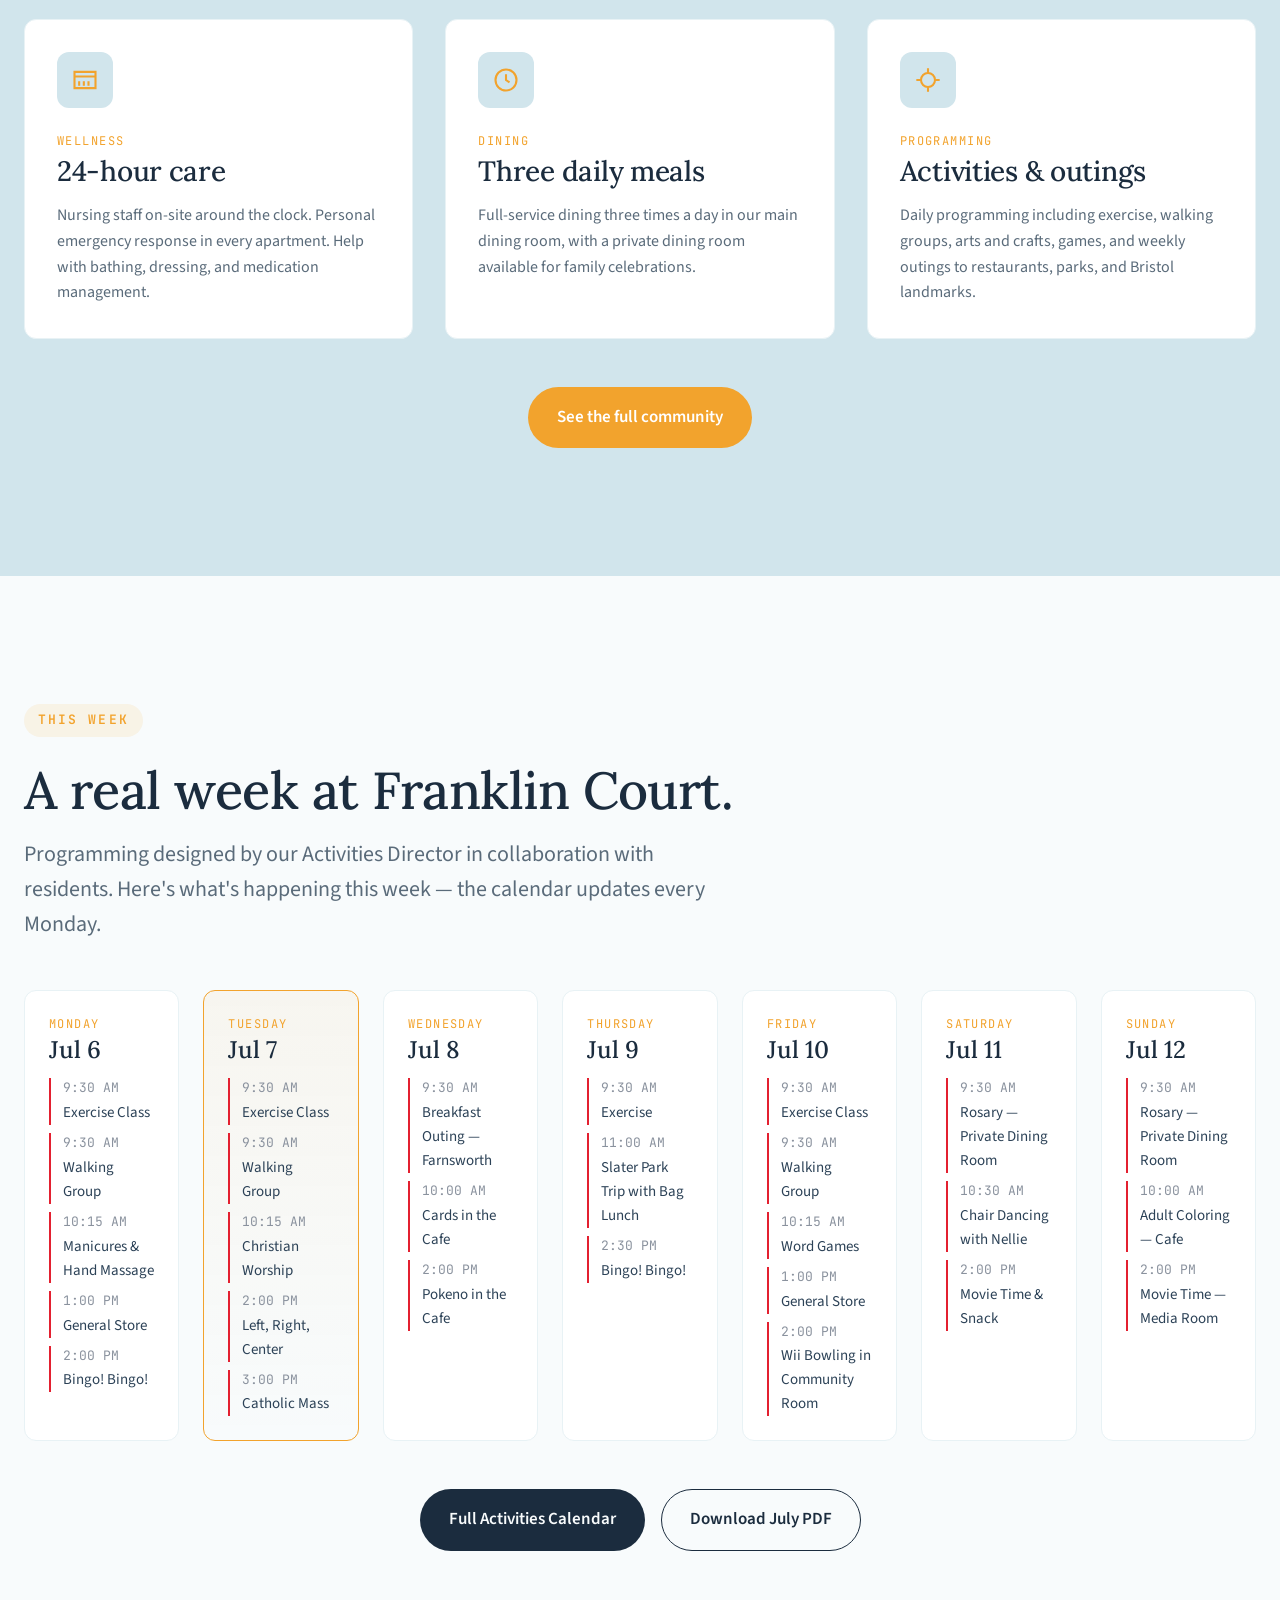
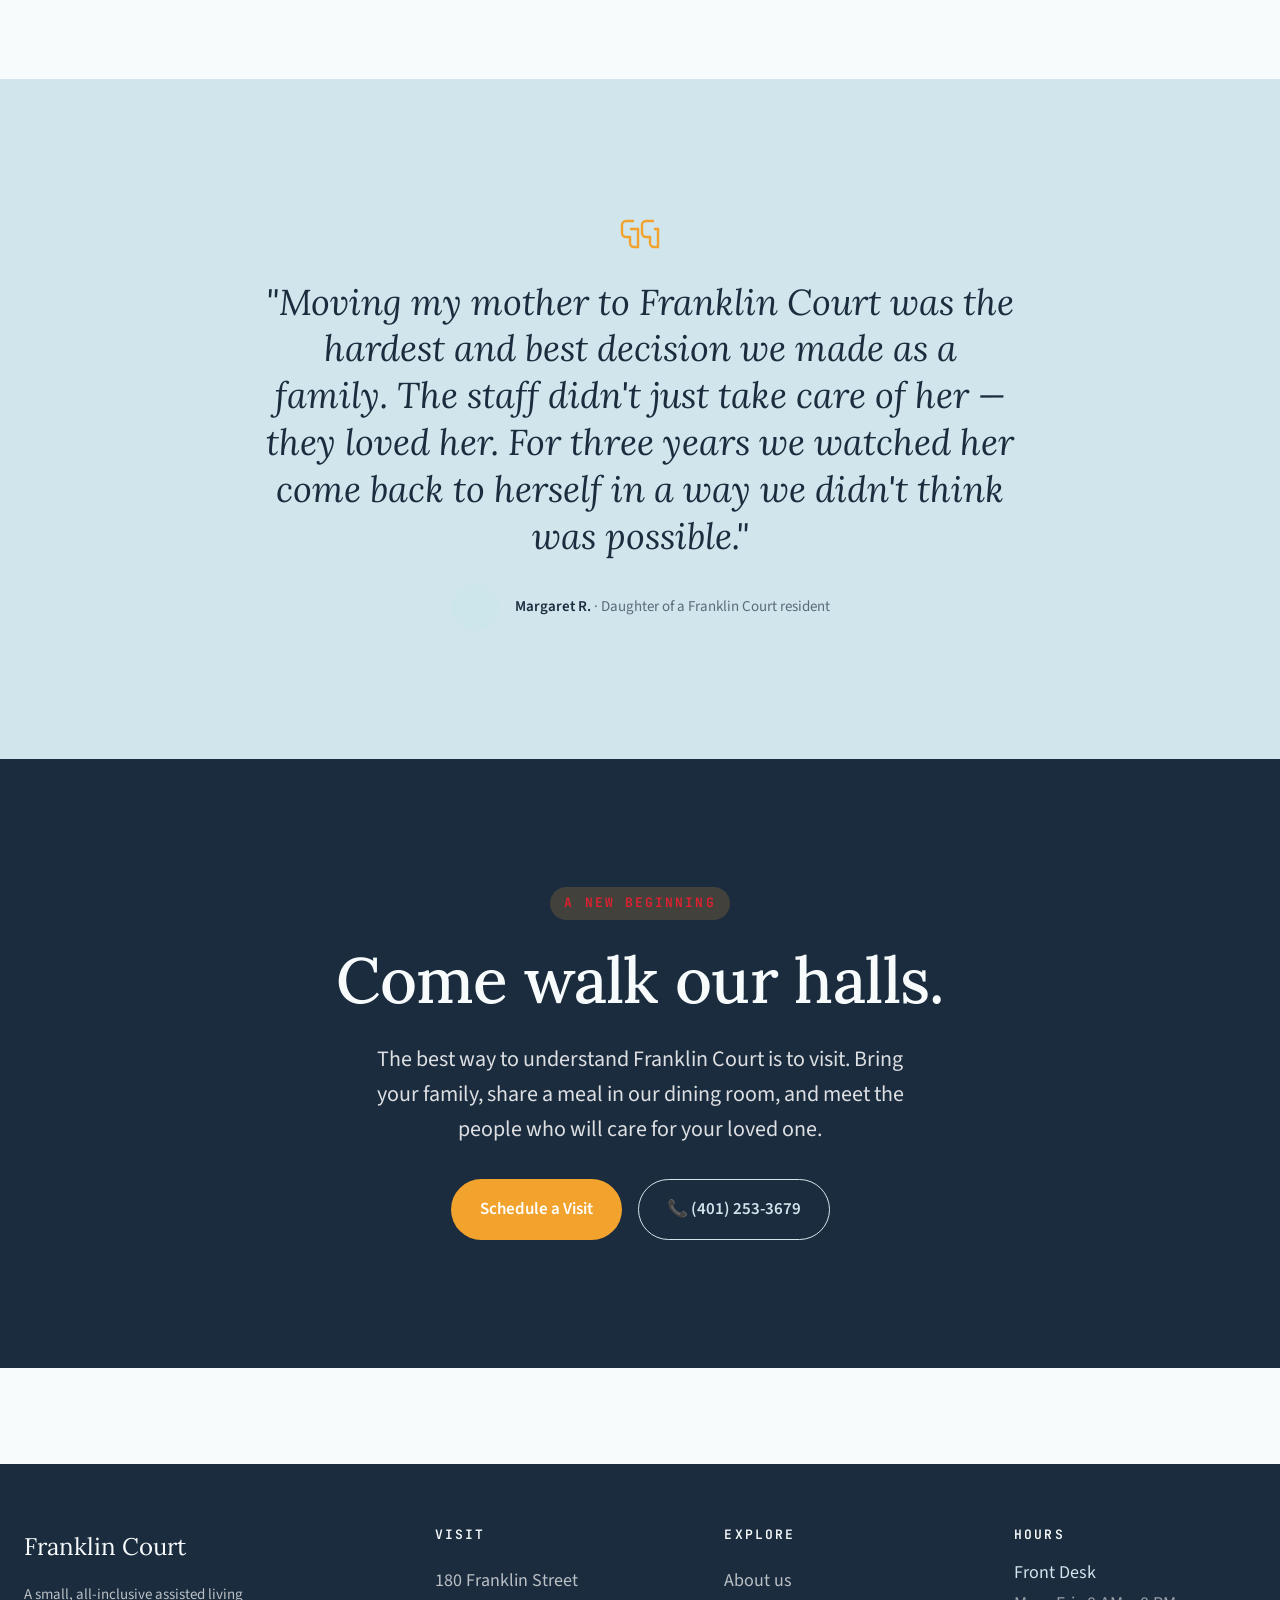
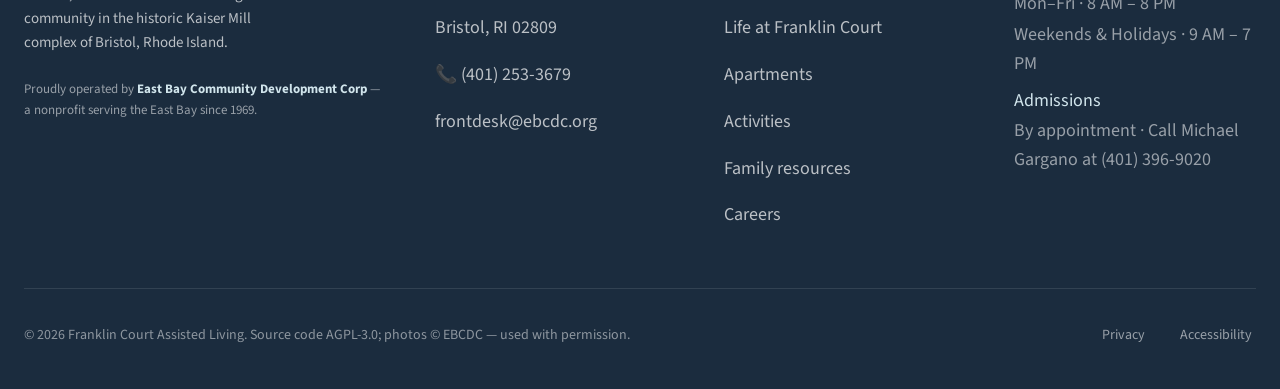
==== commit 893eec0c: "Rebrand v1: swap warm heritage palette for Franklin Court logo colors Logo palette applied site-wide" ====
--- a/index.html
+++ b/index.html
@@ -5,14 +5,14 @@
   <meta name="viewport" content="width=device-width, initial-scale=1, viewport-fit=cover">
   <title>Franklin Court Assisted Living | Bristol, RI</title>
   <meta name="description" content="A dignified, family-run assisted living community in the historic Kaiser Mill complex of Bristol, RI. Personalized care, all-inclusive services, and a deep connection to the East Bay community since 1993.">
-  <meta name="theme-color" content="#1A2530">
+  <meta name="theme-color" content="#1B2C3E">
 
   <link rel="preconnect" href="https://fonts.googleapis.com">
   <link rel="preconnect" href="https://fonts.gstatic.com" crossorigin>
   <link href="https://fonts.googleapis.com/css2?family=Lora:ital,wght@0,400;0,500;0,600;0,700;1,400;1,500;1,600&family=JetBrains+Mono:wght@500;600&family=Source+Sans+3:wght@400;500;600;700&display=swap" rel="stylesheet">
 
   <link rel="stylesheet" href="css/main.css">
-  <link rel="icon" type="image/svg+xml" href="data:image/svg+xml,<svg xmlns='http://www.w3.org/2000/svg' viewBox='0 0 32 32'><rect width='32' height='32' rx='6' fill='%231A2530'/><text x='16' y='22' font-family='Georgia' font-size='18' fill='%23F5EFE2' text-anchor='middle' font-weight='500'>F</text></svg>">
+  <link rel="icon" type="image/svg+xml" href="assets/brand/favicon.svg">
 
   <meta property="og:type" content="website">
   <meta property="og:title" content="Franklin Court Assisted Living | Bristol RI">
@@ -36,7 +36,7 @@
 
     <div class="container nav">
       <a href="index.html" class="brand" aria-label="Franklin Court Assisted Living">
-        <span class="brand-mark">F</span>
+        <img class="brand-mark" src="assets/brand/franklin-court-icon.png" alt="Franklin Court" width="44" height="44">
         <span class="brand-text">Franklin Court<small>Assisted Living · Bristol RI</small></span>
       </a>
 
@@ -373,7 +373,7 @@
     <!-- CTA / VISIT -->
     <section class="section-dark">
       <div class="container-narrow" style="text-align:center;">
-        <span class="eyebrow" style="background:rgba(198,150,74,0.15); color:var(--c-gold);">A New Beginning</span>
+        <span class="eyebrow" style="background:rgba(242,163,45,0.18); color:var(--c-gold);">A New Beginning</span>
         <h2 style="font-size:clamp(2.25rem,5vw,4rem);">Come walk our halls.</h2>
         <p style="font-size:var(--fs-md); max-width:540px; margin:0 auto var(--sp-4);">
           The best way to understand Franklin Court is to visit. Bring your family, share a meal in our dining room, and meet the people who will care for your loved one.
@@ -392,10 +392,10 @@
       <div class="footer-grid">
         <div>
           <div class="footer-brand">Franklin Court</div>
-          <p style="color:rgba(245,239,226,0.65); font-size:0.9375rem; max-width:280px;">
+          <p style="color:rgba(255,255,255,0.7); font-size:0.9375rem; max-width:280px;">
             A small, all-inclusive assisted living community in the historic Kaiser Mill complex of Bristol, Rhode Island.
           </p>
-          <p style="color:rgba(245,239,226,0.5); font-size:0.8125rem; margin-top:var(--sp-3);">
+          <p style="color:rgba(255,255,255,0.55); font-size:0.8125rem; margin-top:var(--sp-3);">
             Proudly operated by <strong style="color:var(--c-cream);">East Bay Community Development Corp</strong> — a nonprofit serving the East Bay since 1969.
           </p>
         </div>
@@ -426,10 +426,10 @@
           <h4>Hours</h4>
           <ul>
             <li>Front Desk</li>
-            <li style="color:rgba(245,239,226,0.5);">Mon–Fri · 8 AM – 8 PM</li>
-            <li style="color:rgba(245,239,226,0.5);">Weekends &amp; Holidays · 9 AM – 7 PM</li>
+            <li style="color:rgba(255,255,255,0.55);">Mon–Fri · 8 AM – 8 PM</li>
+            <li style="color:rgba(255,255,255,0.55);">Weekends &amp; Holidays · 9 AM – 7 PM</li>
             <li style="margin-top:8px;">Admissions</li>
-            <li style="color:rgba(245,239,226,0.5);">By appointment · Call Michael Gargano at (401) 396-9020</li>
+            <li style="color:rgba(255,255,255,0.55);">By appointment · Call Michael Gargano at (401) 396-9020</li>
           </ul>
         </div>
       </div>
@@ -437,8 +437,8 @@
       <div class="footer-bottom">
         <span>© 2026 Franklin Court Assisted Living. Source code AGPL-3.0; photos © EBCDC — used with permission.</span>
         <span>
-          <a href="privacy.html" style="color:rgba(245,239,226,0.5); text-decoration:none; margin-right:var(--sp-3);">Privacy</a>
-          <a href="terms.html" style="color:rgba(245,239,226,0.5); text-decoration:none;">Accessibility</a>
+          <a href="privacy.html" style="color:rgba(255,255,255,0.55); text-decoration:none; margin-right:var(--sp-3);">Privacy</a>
+          <a href="terms.html" style="color:rgba(255,255,255,0.55); text-decoration:none;">Accessibility</a>
         </span>
       </div>
     </div>
--- a/css/main.css
+++ b/css/main.css
@@ -5,22 +5,32 @@
 
 /* -------------------- Design Tokens -------------------- */
 :root {
-  /* Color — derived from photos + Bristol heritage */
-  --c-ink:        #1A2530;     /* Deep harbor navy — headlines, primary */
-  --c-ink-soft:   #2D3A45;     /* Body text */
-  --c-slate:      #5A6470;     /* Muted secondary text */
-  --c-stone:      #8A8F95;     /* Tertiary text, captions */
-  --c-line:       #DCD3C4;     /* Hairlines, warm */
-  --c-line-soft:  #EFE9DD;     /* Soft dividers */
-  --c-cream:      #F5EFE2;     /* Warm cream bg */
-  --c-paper:      #FBF8F1;     /* Off-white */
+  /* Color — Franklin Court brand palette (logo-extracted) */
+  --c-ink:        #1B2C3E;     /* Logo navy — headlines, primary text, waves */
+  --c-ink-soft:   #2C4257;     /* Body text */
+  --c-ink-lt:     #4A6177;     /* Lighter navy for muted text */
+  --c-slate:      #5A6B7A;     /* Muted secondary text */
+  --c-stone:      #8A929E;     /* Tertiary text, captions */
+  --c-line:       #CDE6EB;     /* Hairlines — light wave blue */
+  --c-line-soft:  #E8F2F5;     /* Soft dividers */
+  --c-cream:      #D1E5EC;     /* Primary bg — sky blue */
+  --c-paper:      #F8FBFC;     /* Off-white surface */
+  --c-paper-dk:   #EAF1F4;     /* Subtle surface tint */
   --c-white:      #FFFFFF;
-  --c-accent:     #A8553A;     /* Brick/copper — primary accent */
-  --c-accent-dk:  #84422B;     /* Deeper accent for hover */
-  --c-sage:       #6B7F5C;     /* Courtyard greenery — secondary accent */
-  --c-sage-dk:    #546244;     /* Deeper sage for hover */
-  --c-gold:       #C6964A;     /* Highlight accent */
-  --c-shadow:     rgba(20, 30, 40, 0.08);
+  --c-accent:     #F2A32D;     /* Sun orange — primary accent */
+  --c-accent-dk:  #D88B17;     /* Darker orange — hover */
+  --c-accent-lt:  #F8C76B;     /* Lighter orange — tints, highlights */
+  --c-sage:       #E32030;     /* Hull red — sparingly (logo accent) */
+  --c-sage-dk:    #B71826;     /* Darker red — hover */
+  --c-gold:       #E32030;     /* Reserved — uses red instead of warm gold */
+  --c-shadow:     rgba(27, 44, 62, 0.08);
+  --c-shadow-dk:  rgba(27, 44, 62, 0.18);
+
+  /* Logo sky/blue tones for special surfaces */
+  --c-sky:        #D1E5EC;     /* Primary sky */
+  --c-sky-lt:     #E8F2F5;     /* Lighter sky */
+  --c-wave:       #CDE6EB;     /* Wave mid-tone */
+  --c-wave-dk:    #A6CACE;     /* Deeper wave */
 
   /* Typography */
   --f-display: "Lora", "Playfair Display", Georgia, serif;
@@ -161,7 +171,7 @@
   position: sticky;
   top: 0;
   z-index: 50;
-  background: rgba(251, 248, 241, 0.95);
+  background: rgba(255, 255, 255, 0.95);
   backdrop-filter: saturate(140%) blur(12px);
   -webkit-backdrop-filter: saturate(140%) blur(12px);
   border-bottom: 1px solid var(--c-line-soft);
@@ -190,21 +200,12 @@
 .brand-mark {
   width: 44px;
   height: 44px;
-  background: var(--c-ink);
   border-radius: var(--r-sm);
-  display: grid;
-  place-items: center;
-  color: var(--c-cream);
-  font-family: var(--f-display);
-  font-size: 1.5rem;
-  font-weight: 500;
-  letter-spacing: -0.04em;
-  /* Optical adjustment: Lora's "F" has its visual mass biased right
-     (the cross-bars carry more ink than the thin left stem). Bounding-box
-     centering from `place-items: center` places the glyph slightly left of
-     its optical center inside the box. Shifting the inner cell 3px right
-     via padding-left balances the optical mass. */
-  padding-left: 3px;
+  display: block;
+  object-fit: contain;
+  background: transparent;
+  /* Logo icon — boat/sun/wave cropped from full lockup. Full logo with
+     "FRANKLIN COURT INDEPENDENT LIVING" text is reserved for footer/hero. */
 }
 .brand-text { line-height: 1.2; }
 .brand-text small {
@@ -355,7 +356,7 @@
   outline: 3px solid var(--c-gold);
   outline-offset: 3px;
   border-color: var(--c-gold);
-  box-shadow: 0 0 0 1px var(--c-paper), 0 0 0 4px rgba(198, 150, 74, 0.35);
+  box-shadow: 0 0 0 1px var(--c-paper), 0 0 0 4px rgba(242, 163, 45, 0.45);
 }
 .mobile-menu ul { list-style: none; padding: 0; margin: var(--sp-4) 0; }
 .mobile-menu li { margin: var(--sp-3) 0; }
@@ -477,7 +478,7 @@
   letter-spacing: 0.16em;
   color: var(--c-accent);
   padding: 6px 14px;
-  background: rgba(168, 85, 58, 0.08);
+  background: rgba(242, 163, 45, 0.10);
   border-radius: var(--r-pill);
   margin-bottom: var(--sp-3);
 }
@@ -626,7 +627,7 @@
   text-transform: uppercase;
   letter-spacing: 0.12em;
   color: var(--c-accent);
-  background: rgba(168, 85, 58, 0.1);
+  background: rgba(242, 163, 45, 0.12);
   padding: 5px 12px;
   border-radius: var(--r-pill);
   line-height: 1.3;
@@ -708,7 +709,7 @@
 }
 .day-card.is-today {
   border-color: var(--c-accent);
-  background: linear-gradient(180deg, rgba(168, 85, 58, 0.05), transparent);
+  background: linear-gradient(180deg, rgba(242, 163, 45, 0.06), transparent);
 }
 .day-name {
   font-family: var(--f-mono);
@@ -835,7 +836,7 @@
 input:focus, textarea:focus, select:focus {
   outline: none;
   border-color: var(--c-accent);
-  box-shadow: 0 0 0 3px rgba(168, 85, 58, 0.15);
+  box-shadow: 0 0 0 3px rgba(242, 163, 45, 0.25);
 }
 textarea { resize: vertical; min-height: 120px; }
 
@@ -865,7 +866,7 @@
 .footer-col ul { list-style: none; padding: 0; margin: 0; }
 .footer-col li { margin-bottom: 2px; }
 .footer-col a {
-  color: rgba(245, 239, 226, 0.7);
+  color: rgba(255, 255, 255, 0.7);
   text-decoration: none;
   display: inline-flex;
   align-items: center;
@@ -883,21 +884,21 @@
 .footer-bottom {
   margin-top: var(--sp-5);
   padding-top: var(--sp-3);
-  border-top: 1px solid rgba(245, 239, 226, 0.1);
+  border-top: 1px solid rgba(255, 255, 255, 0.1);
   display: flex;
   flex-wrap: wrap;
   justify-content: space-between;
   align-items: center;
   gap: var(--sp-2);
   font-size: 0.875rem;
-  color: rgba(245, 239, 226, 0.5);
+  color: rgba(255, 255, 255, 0.5);
 }
 
 /* -------------------- Section variations -------------------- */
 .section-cream { background: var(--c-cream); }
 .section-dark { background: var(--c-ink); color: var(--c-cream); }
 .section-dark h2, .section-dark h3 { color: var(--c-paper); }
-.section-dark p { color: rgba(245, 239, 226, 0.8); }
+.section-dark p { color: rgba(255, 255, 255, 0.85); }
 .section-paper { background: var(--c-paper); }
 
 .section-head { margin-bottom: var(--sp-5); max-width: 720px; }
